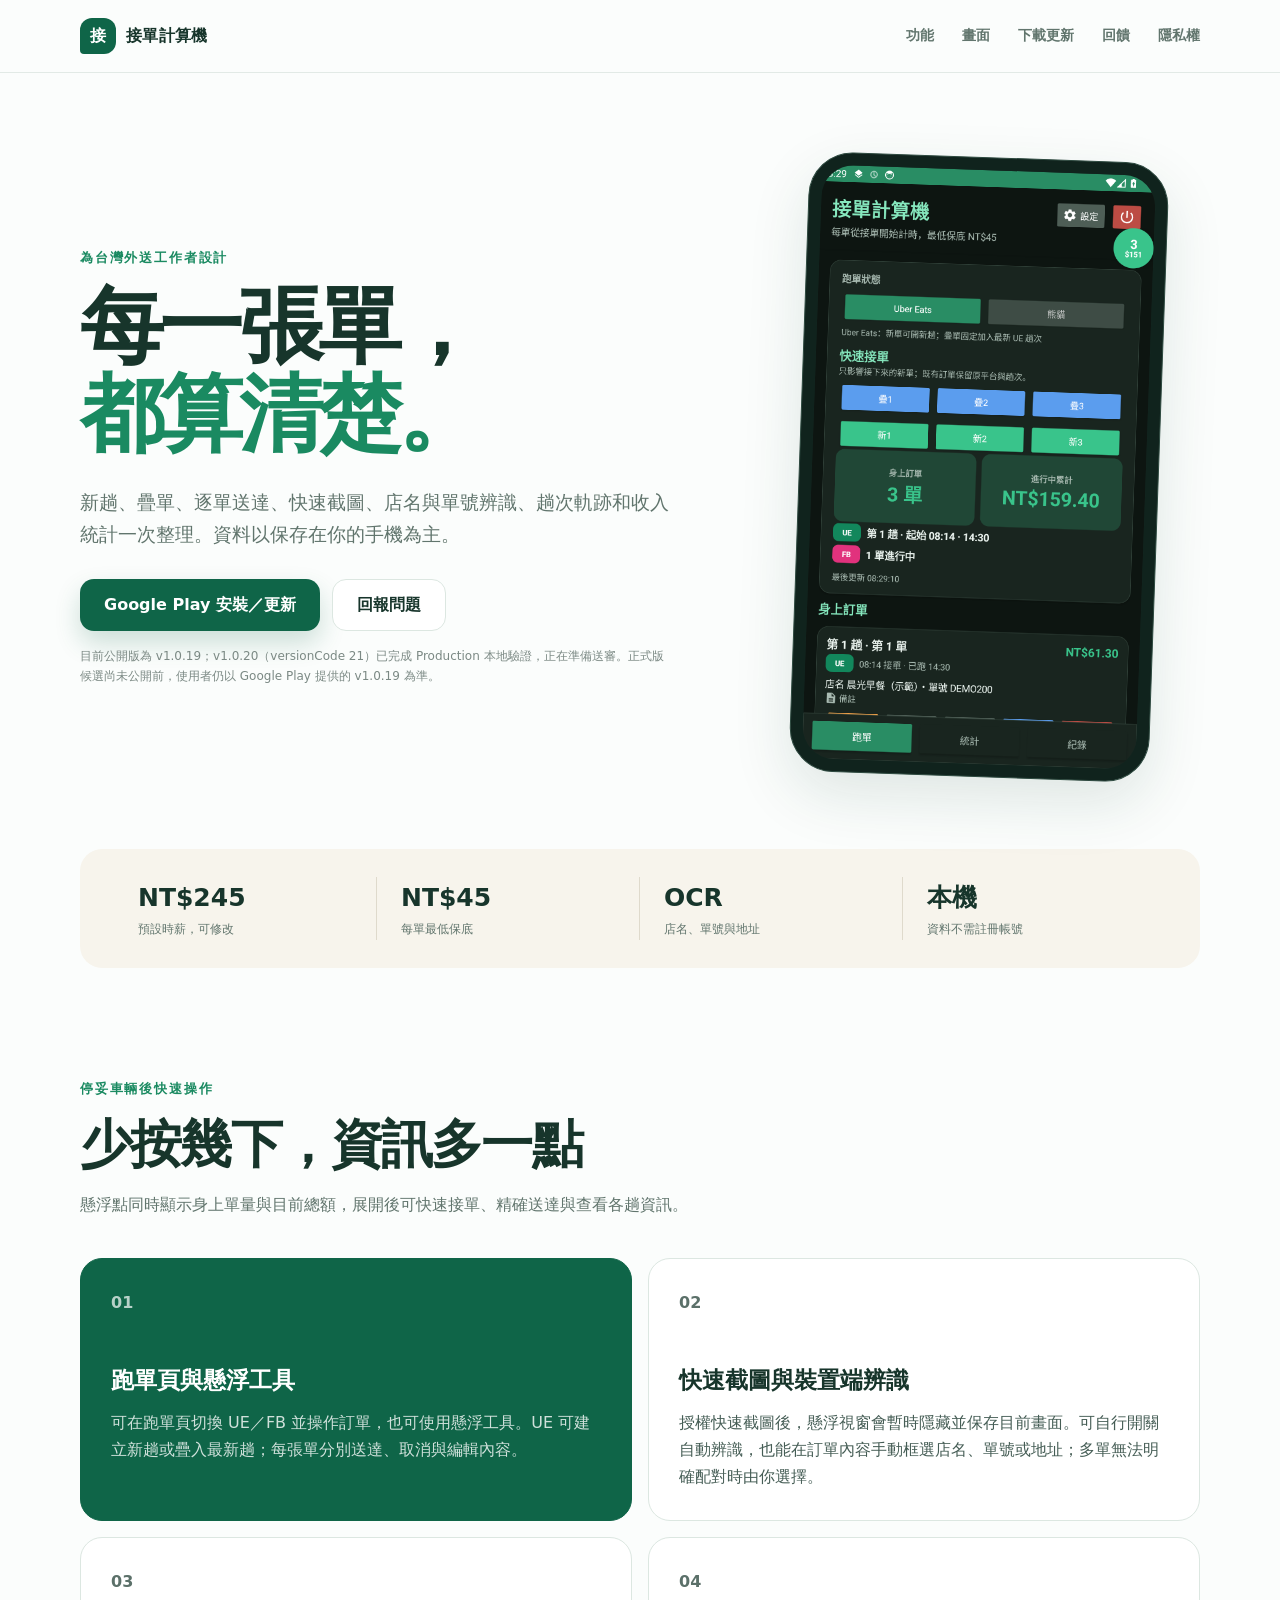
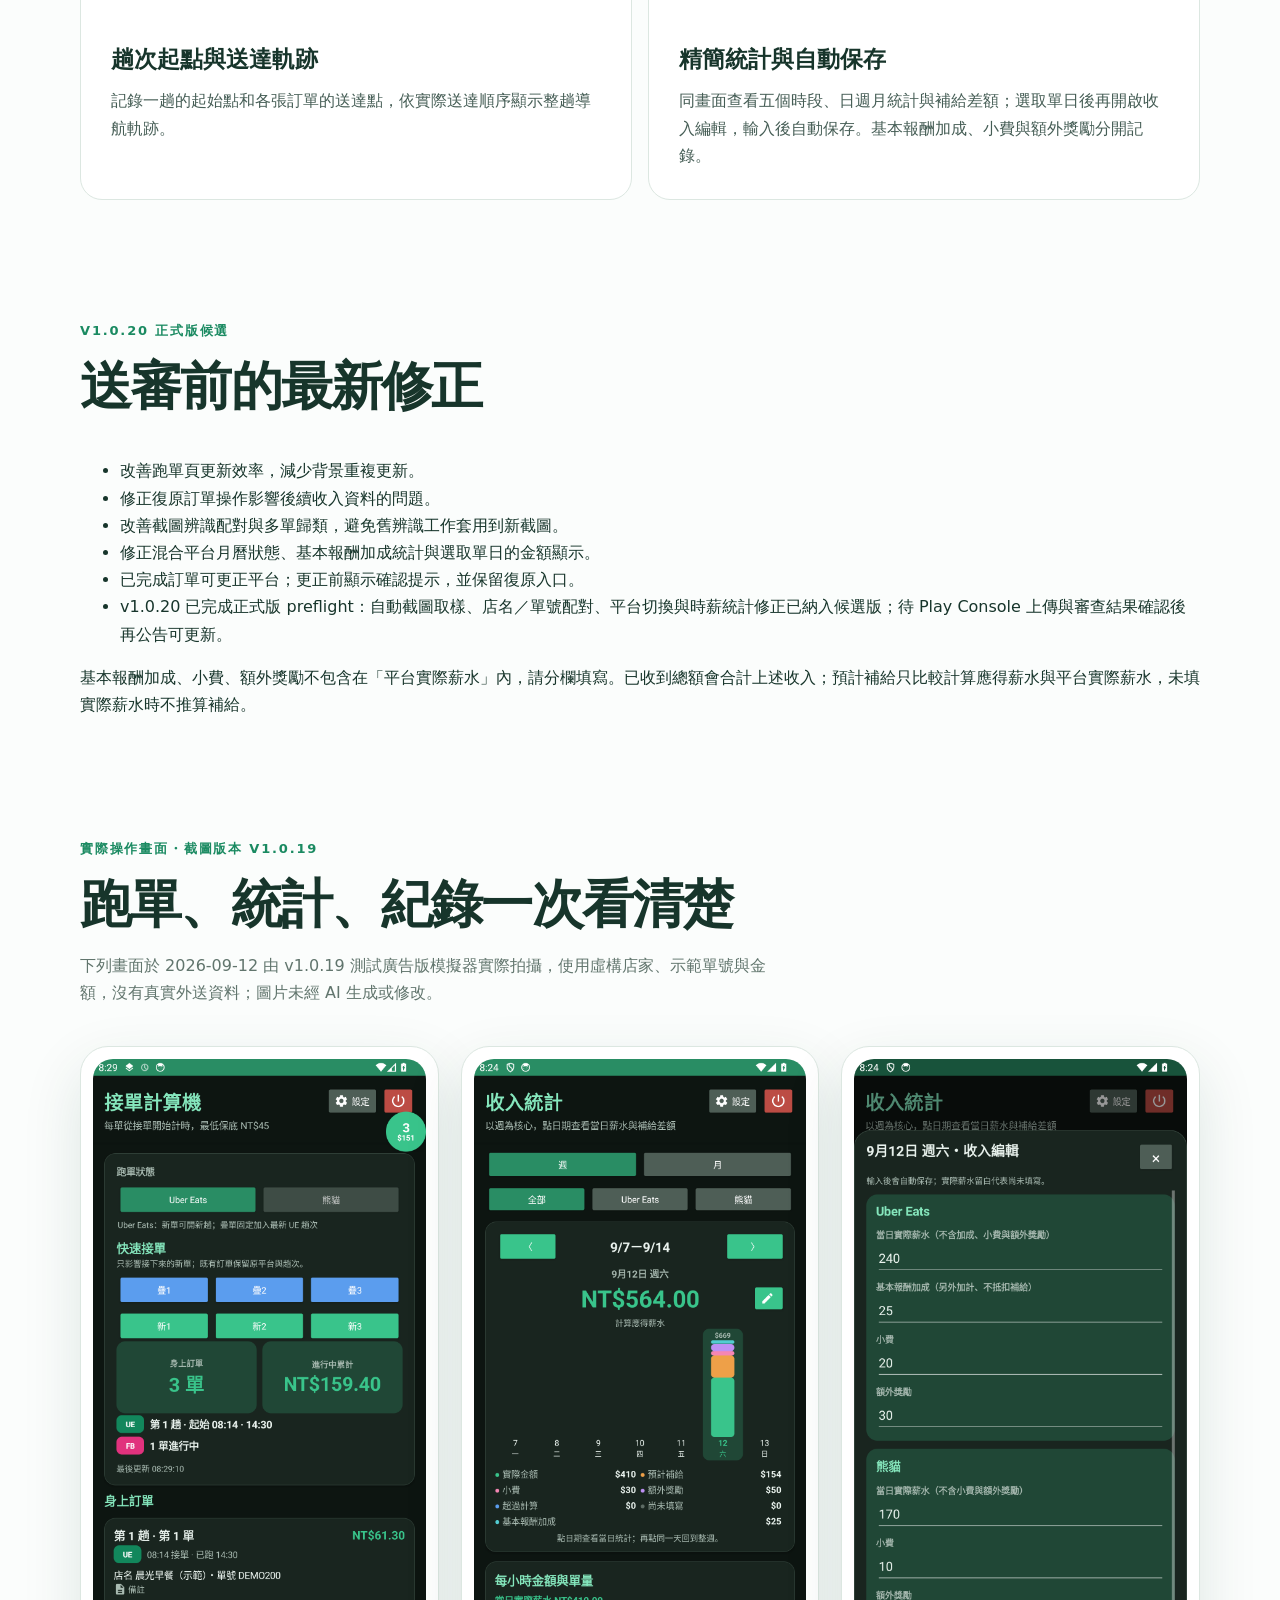
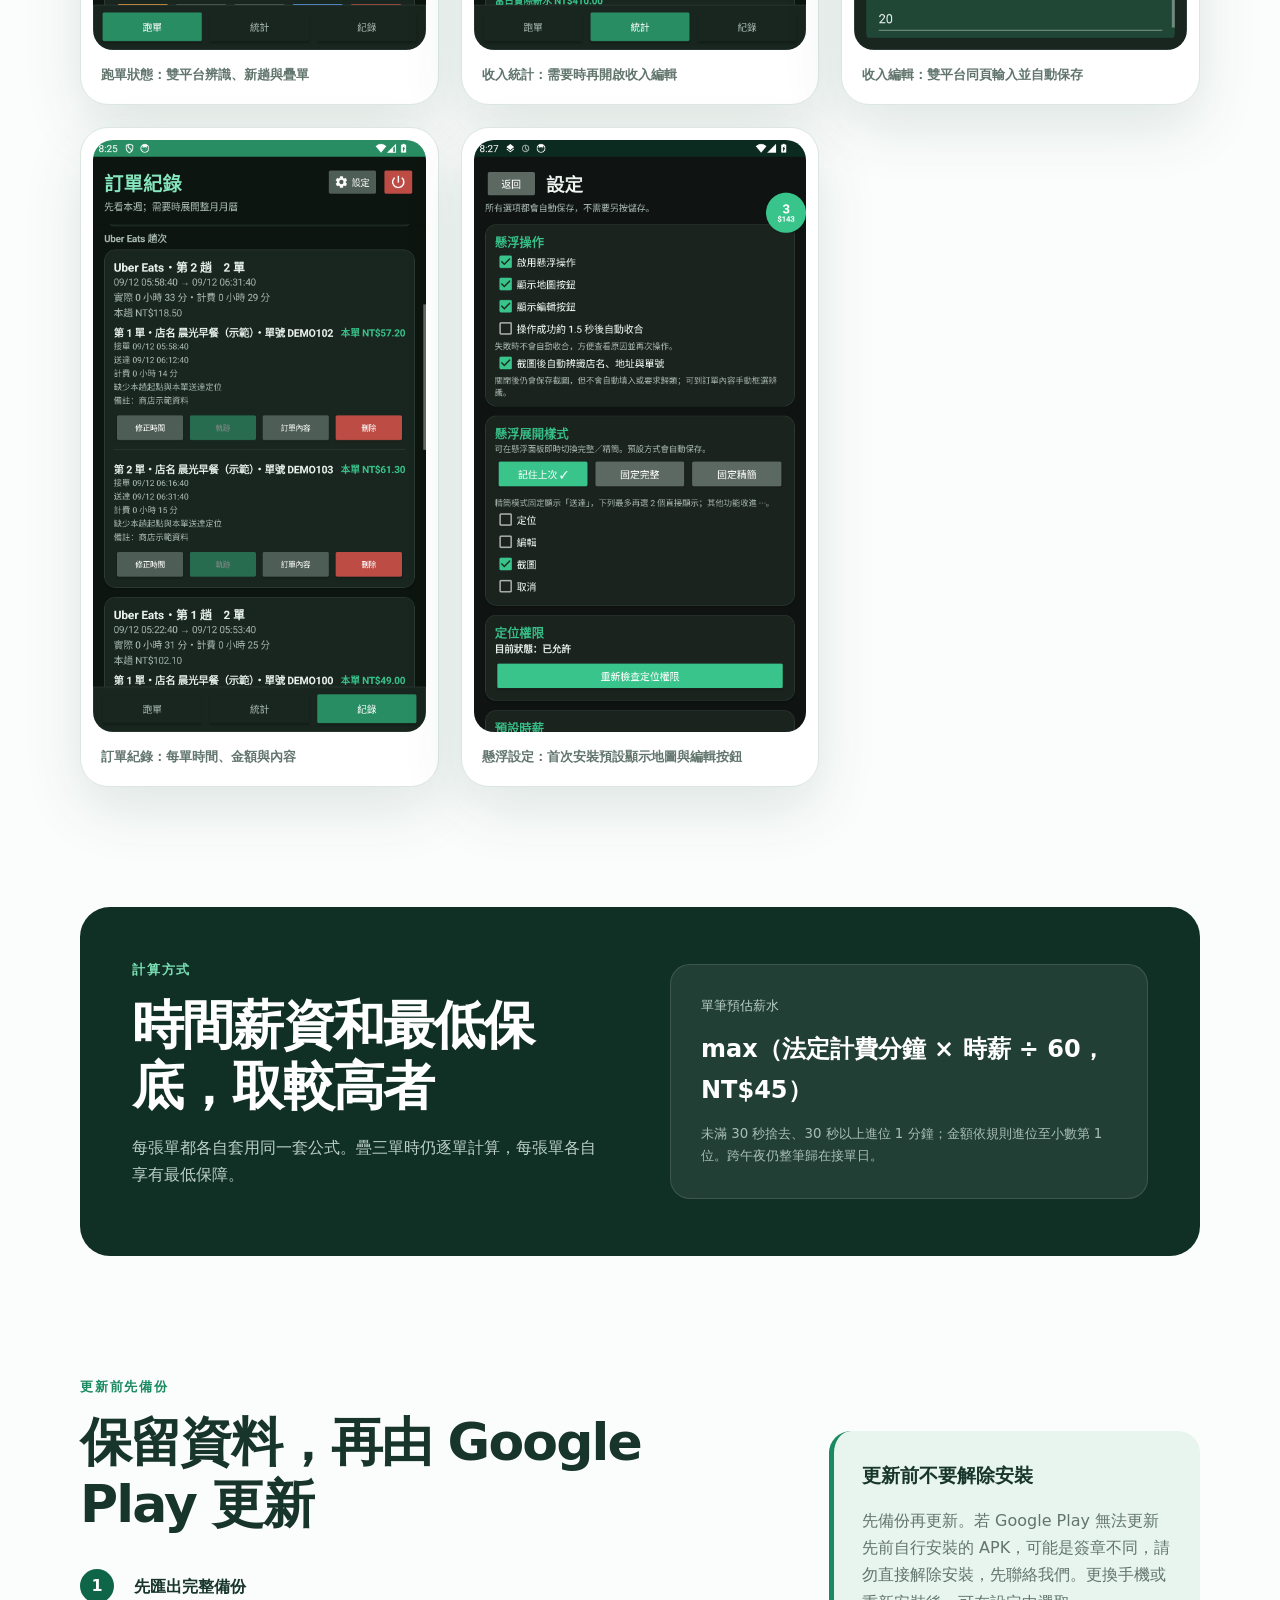
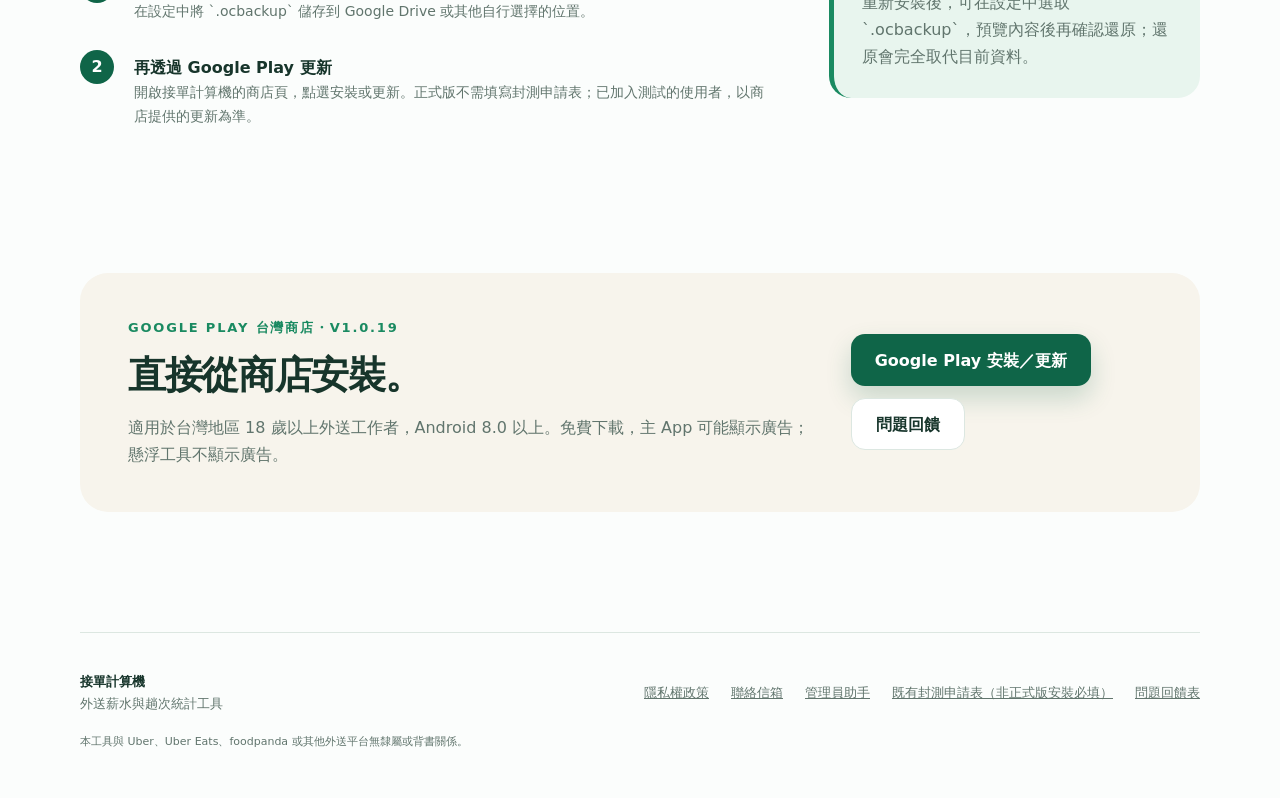
==== index.html @ 59d61bf5 "Add Manager Assistant closed-test website and privacy policy" ====
<!doctype html>
<html lang="zh-Hant-TW">
<head>
  <meta charset="utf-8">
  <meta name="viewport" content="width=device-width, initial-scale=1">
  <meta name="description" content="接單計算機是為台灣外送工作者設計的本機訂單、趟次軌跡與收入統計工具。">
  <meta name="theme-color" content="#0f6548">
  <title>接單計算機－外送訂單、趟次軌跡與收入統計</title>
  <link rel="icon" href="favicon.svg" type="image/svg+xml">
  <link rel="stylesheet" href="styles.css">
</head>
<body>
  <header class="nav-shell">
    <nav class="nav" aria-label="主要導覽">
      <a class="brand" href="#top" aria-label="回到首頁">
        <span class="brand-mark" aria-hidden="true">接</span>
        <span>接單計算機</span>
      </a>
      <div class="nav-links">
        <a href="#features">功能</a>
        <a href="#screenshots">畫面</a>
        <a href="#join">下載更新</a>
        <a href="https://docs.google.com/forms/d/e/1FAIpQLSfcZ2h7QMcfCdXkA_WD8o_FB3wdtGkZvESkRhy4cFeCzS8nsg/viewform">回饋</a>
        <a href="privacy.html">隱私權</a>
      </div>
    </nav>
  </header>

  <main id="top">
    <section class="hero">
      <div class="hero-copy">
        <p class="eyebrow">為台灣外送工作者設計</p>
        <h1>每一張單，<br><span>都算清楚。</span></h1>
        <p class="hero-lead">新趟、疊單、逐單送達、快速截圖、店名與單號辨識、趟次軌跡和收入統計一次整理。資料以保存在你的手機為主。</p>
        <div class="hero-actions" id="join">
          <a class="button primary" href="https://play.google.com/store/apps/details?id=com.xiaoc.ordercalculator">Google Play 安裝／更新</a>
          <a class="button secondary" href="https://docs.google.com/forms/d/e/1FAIpQLSfcZ2h7QMcfCdXkA_WD8o_FB3wdtGkZvESkRhy4cFeCzS8nsg/viewform">回報問題</a>
        </div>
        <p class="release-note">目前公開版為 v1.0.19；v1.0.20（versionCode 21）已完成 Production 本地驗證，正在準備送審。正式版候選尚未公開前，使用者仍以 Google Play 提供的 v1.0.19 為準。</p>
      </div>
      <div class="phone-wrap" aria-label="接單計算機跑單頁與懸浮圓點，截圖版本 v1.0.19">
        <div class="phone">
          <img src="assets/screenshots/running-orders.png" alt="接單計算機跑單頁與懸浮圓點，顯示三張示範訂單、新趟與疊單按鈕">
        </div>
      </div>
    </section>

    <section class="proof-strip" aria-label="產品重點">
      <div><strong>NT$245</strong><span>預設時薪，可修改</span></div>
      <div><strong>NT$45</strong><span>每單最低保底</span></div>
      <div><strong>OCR</strong><span>店名、單號與地址</span></div>
      <div><strong>本機</strong><span>資料不需註冊帳號</span></div>
    </section>

    <section class="section" id="features">
      <div class="section-heading">
        <p class="eyebrow">停妥車輛後快速操作</p>
        <h2>少按幾下，資訊多一點</h2>
          <p>懸浮點同時顯示身上單量與目前總額，展開後可快速接單、精確送達與查看各趟資訊。</p>
      </div>
      <div class="feature-grid">
        <article class="feature-card featured">
          <span class="feature-number">01</span>
          <h3>跑單頁與懸浮工具</h3>
          <p>可在跑單頁切換 UE／FB 並操作訂單，也可使用懸浮工具。UE 可建立新趟或疊入最新趟；每張單分別送達、取消與編輯內容。</p>
        </article>
        <article class="feature-card">
          <span class="feature-number">02</span>
          <h3>快速截圖與裝置端辨識</h3>
          <p>授權快速截圖後，懸浮視窗會暫時隱藏並保存目前畫面。可自行開關自動辨識，也能在訂單內容手動框選店名、單號或地址；多單無法明確配對時由你選擇。</p>
        </article>
        <article class="feature-card">
          <span class="feature-number">03</span>
          <h3>趟次起點與送達軌跡</h3>
          <p>記錄一趟的起始點和各張訂單的送達點，依實際送達順序顯示整趟導航軌跡。</p>
        </article>
        <article class="feature-card">
          <span class="feature-number">04</span>
          <h3>精簡統計與自動保存</h3>
          <p>同畫面查看五個時段、日週月統計與補給差額；選取單日後再開啟收入編輯，輸入後自動保存。基本報酬加成、小費與額外獎勵分開記錄。</p>
        </article>
      </div>
    </section>

    <section class="section" id="release-notes">
      <div class="section-heading">
        <p class="eyebrow">v1.0.20 正式版候選</p>
        <h2>送審前的最新修正</h2>
      </div>
      <ul>
        <li>改善跑單頁更新效率，減少背景重複更新。</li>
        <li>修正復原訂單操作影響後續收入資料的問題。</li>
        <li>改善截圖辨識配對與多單歸類，避免舊辨識工作套用到新截圖。</li>
        <li>修正混合平台月曆狀態、基本報酬加成統計與選取單日的金額顯示。</li>
        <li>已完成訂單可更正平台；更正前顯示確認提示，並保留復原入口。</li>
        <li>v1.0.20 已完成正式版 preflight：自動截圖取樣、店名／單號配對、平台切換與時薪統計修正已納入候選版；待 Play Console 上傳與審查結果確認後再公告可更新。</li>
      </ul>
      <p>基本報酬加成、小費、額外獎勵不包含在「平台實際薪水」內，請分欄填寫。已收到總額會合計上述收入；預計補給只比較計算應得薪水與平台實際薪水，未填實際薪水時不推算補給。</p>
    </section>

    <section class="section" id="screenshots">
      <div class="section-heading">
        <p class="eyebrow">實際操作畫面・截圖版本 v1.0.19</p>
        <h2>跑單、統計、紀錄一次看清楚</h2>
        <p>下列畫面於 2026-09-12 由 v1.0.19 測試廣告版模擬器實際拍攝，使用虛構店家、示範單號與金額，沒有真實外送資料；圖片未經 AI 生成或修改。</p>
      </div>
      <div class="screenshot-grid">
        <figure><img src="assets/screenshots/running-orders.png" alt="跑單頁與懸浮圓點"><figcaption>跑單狀態：雙平台辨識、新趟與疊單</figcaption></figure>
        <figure><img src="assets/screenshots/income-stats.png" alt="單日收入統計與編輯入口"><figcaption>收入統計：需要時再開啟收入編輯</figcaption></figure>
        <figure><img src="assets/screenshots/income-editor.png" alt="Uber Eats 與熊貓收入編輯畫面"><figcaption>收入編輯：雙平台同頁輸入並自動保存</figcaption></figure>
        <figure><img src="assets/screenshots/order-history.png" alt="訂單紀錄畫面"><figcaption>訂單紀錄：每單時間、金額與內容</figcaption></figure>
        <figure><img src="assets/screenshots/settings.png" alt="懸浮操作設定畫面"><figcaption>懸浮設定：首次安裝預設顯示地圖與編輯按鈕</figcaption></figure>
      </div>
    </section>

    <section class="section calculation" id="how-it-works">
      <div>
        <p class="eyebrow light">計算方式</p>
        <h2>時間薪資和最低保底，取較高者</h2>
        <p>每張單都各自套用同一套公式。疊三單時仍逐單計算，每張單各自享有最低保障。</p>
      </div>
      <div class="formula">
        <span>單筆預估薪水</span>
        <strong>max（法定計費分鐘 × 時薪 ÷ 60，NT$45）</strong>
        <small>未滿 30 秒捨去、30 秒以上進位 1 分鐘；金額依規則進位至小數第 1 位。跨午夜仍整筆歸在接單日。</small>
      </div>
    </section>

    <section class="section backup-section">
      <div class="backup-copy">
        <p class="eyebrow">更新前先備份</p>
        <h2>保留資料，再由 Google Play 更新</h2>
        <ol>
          <li><b>先匯出完整備份</b><span>在設定中將 `.ocbackup` 儲存到 Google Drive 或其他自行選擇的位置。</span></li>
          <li><b>再透過 Google Play 更新</b><span>開啟接單計算機的商店頁，點選安裝或更新。正式版不需填寫封測申請表；已加入測試的使用者，以商店提供的更新為準。</span></li>
        </ol>
      </div>
      <aside class="notice">
        <b>更新前不要解除安裝</b>
        <p>先備份再更新。若 Google Play 無法更新先前自行安裝的 APK，可能是簽章不同，請勿直接解除安裝，先聯絡我們。更換手機或重新安裝後，可在設定中選取 `.ocbackup`，預覽內容後再確認還原；還原會完全取代目前資料。</p>
      </aside>
    </section>

    <section class="section final-cta">
      <div>
        <p class="eyebrow">Google Play 台灣商店・v1.0.19</p>
        <h2>直接從商店安裝。</h2>
        <p>適用於台灣地區 18 歲以上外送工作者，Android 8.0 以上。免費下載，主 App 可能顯示廣告；懸浮工具不顯示廣告。</p>
      </div>
      <div class="hero-actions">
        <a class="button primary" href="https://play.google.com/store/apps/details?id=com.xiaoc.ordercalculator">Google Play 安裝／更新</a>
        <a class="button secondary" href="https://docs.google.com/forms/d/e/1FAIpQLSfcZ2h7QMcfCdXkA_WD8o_FB3wdtGkZvESkRhy4cFeCzS8nsg/viewform">問題回饋</a>
      </div>
    </section>
  </main>

  <footer>
    <div><b>接單計算機</b><span>外送薪水與趟次統計工具</span></div>
    <div class="footer-links">
      <a href="privacy.html">隱私權政策</a>
      <a href="mailto:ridercalc@gmail.com">聯絡信箱</a>
      <a href="manager-assistant/">管理員助手</a>
      <a href="https://forms.gle/NsTCHgXNMiJJhn2u9">既有封測申請表（非正式版安裝必填）</a>
      <a href="https://docs.google.com/forms/d/e/1FAIpQLSfcZ2h7QMcfCdXkA_WD8o_FB3wdtGkZvESkRhy4cFeCzS8nsg/viewform">問題回饋表</a>
    </div>
    <p>本工具與 Uber、Uber Eats、foodpanda 或其他外送平台無隸屬或背書關係。</p>
  </footer>
</body>
</html>
---- styles.css ----
:root {
  --ink: #17352b;
  --muted: #61756d;
  --green: #0f6548;
  --green-2: #1a8a61;
  --mint: #e8f5ee;
  --cream: #f7f4ec;
  --line: #dce7e1;
  --white: #fff;
  --shadow: 0 22px 60px rgba(18, 69, 51, .12);
}

* { box-sizing: border-box; }
html { scroll-behavior: smooth; }
body { margin: 0; color: var(--ink); background: #fbfdfc; font-family: "Noto Sans TC", "Microsoft JhengHei", system-ui, sans-serif; line-height: 1.7; }
a { color: inherit; }
.nav-shell { position: sticky; top: 0; z-index: 20; background: rgba(251, 253, 252, .9); backdrop-filter: blur(14px); border-bottom: 1px solid rgba(220, 231, 225, .8); }
.nav { width: min(1120px, calc(100% - 32px)); height: 72px; margin: auto; display: flex; align-items: center; justify-content: space-between; }
.brand { display: flex; gap: 10px; align-items: center; text-decoration: none; font-weight: 800; letter-spacing: .02em; }
.brand-mark { width: 36px; height: 36px; display: grid; place-items: center; color: white; background: var(--green); border-radius: 12px 12px 12px 4px; }
.nav-links { display: flex; gap: 28px; }
.nav-links a { text-decoration: none; color: var(--muted); font-weight: 700; font-size: 14px; }
.nav-links a:hover, .nav-links a[aria-current="page"] { color: var(--green); }

.hero { min-height: 720px; width: min(1120px, calc(100% - 32px)); margin: auto; padding: 84px 0 72px; display: grid; grid-template-columns: 1.15fr .85fr; gap: 80px; align-items: center; }
.eyebrow { margin: 0 0 14px; color: var(--green-2); font-weight: 900; letter-spacing: .14em; font-size: 13px; text-transform: uppercase; }
.hero h1 { margin: 0; font-size: clamp(54px, 7vw, 84px); line-height: 1.04; letter-spacing: -.055em; }
.hero h1 span { color: var(--green-2); }
.hero-lead { max-width: 610px; margin: 28px 0; color: var(--muted); font-size: 19px; }
.hero-actions { display: flex; flex-wrap: wrap; gap: 12px; }
.button { min-height: 52px; padding: 0 24px; border-radius: 14px; display: inline-flex; align-items: center; justify-content: center; text-decoration: none; font-weight: 800; transition: transform .2s, box-shadow .2s; }
.button:hover { transform: translateY(-2px); }
.button.primary { color: white; background: var(--green); box-shadow: 0 12px 26px rgba(15, 101, 72, .2); }
.button.secondary { border: 1px solid var(--line); background: white; }
.release-note { max-width: 590px; margin: 15px 0 0; color: #7b8984; font-size: 12px; }

.phone-wrap { position: relative; width: min(360px, 100%); margin: auto; }
.phone { padding: 12px; background: #10231d; border: 1px solid #2e4a40; border-radius: 44px; box-shadow: var(--shadow); transform: rotate(2deg); overflow: hidden; }
.phone img { display: block; width: 100%; height: auto; border-radius: 32px; }
.phone-status { padding: 5px 24px 10px; color: white; display: flex; justify-content: space-between; font-size: 11px; }
.phone-content { min-height: 570px; padding: 32px 20px 16px; border-radius: 32px; background: #f1f6f3; }
.mini-label { color: var(--muted); font-size: 13px; font-weight: 800; }
.metric-row { margin-top: 10px; display: grid; grid-template-columns: 1fr 1.2fr; gap: 9px; }
.metric-row div, .trip-card { padding: 18px; border: 1px solid var(--line); border-radius: 18px; background: white; }
.metric-row strong { display: block; font-size: 28px; line-height: 1.2; }
.metric-row small, .trip-card small { color: var(--muted); }
.trip-card { margin-top: 12px; background: var(--mint); }
.trip-card span, .trip-card strong, .trip-card small { display: block; }
.trip-card strong { margin: 8px 0; color: var(--green); font-size: 42px; }
.action-row { margin-top: 16px; display: grid; grid-template-columns: 1fr 1fr; gap: 8px; }
.action-row span { padding: 14px; color: white; background: var(--green); border-radius: 14px; text-align: center; font-weight: 800; }
.action-row span:last-child { background: #b4533d; }
.bottom-tabs { margin-top: 74px; padding: 14px 5px 2px; display: flex; justify-content: space-around; border-top: 1px solid var(--line); color: var(--muted); font-size: 12px; }
.bottom-tabs b { color: var(--green); }
.float-dot { position: absolute; right: -30px; top: 150px; width: 66px; height: 66px; display: flex; flex-direction: column; align-items: center; justify-content: center; color: white; background: var(--green-2); border: 7px solid white; border-radius: 50%; box-shadow: 0 12px 32px rgba(15, 101, 72, .35); font-size: 20px; font-weight: 900; line-height: 1; }
.float-dot small { margin-top: 3px; font-size: 11px; }

.proof-strip { width: min(1120px, calc(100% - 32px)); margin: 0 auto 110px; padding: 28px 34px; display: grid; grid-template-columns: repeat(4, 1fr); background: var(--cream); border-radius: 22px; }
.proof-strip div { padding: 0 24px; border-right: 1px solid #dfdacc; }
.proof-strip div:last-child { border: 0; }
.proof-strip strong, .proof-strip span { display: block; }
.proof-strip strong { font-size: 25px; }
.proof-strip span { color: var(--muted); font-size: 12px; }
.section { width: min(1120px, calc(100% - 32px)); margin: 0 auto 120px; }
.section-heading { max-width: 690px; margin-bottom: 40px; }
.section h2 { margin: 0; font-size: clamp(34px, 5vw, 52px); line-height: 1.18; letter-spacing: -.035em; }
.section-heading > p:last-child { color: var(--muted); }
.feature-grid { display: grid; grid-template-columns: repeat(2, 1fr); gap: 16px; }
.feature-card { min-height: 240px; padding: 30px; background: white; border: 1px solid var(--line); border-radius: 22px; }
.feature-card.featured { color: white; background: var(--green); border-color: var(--green); }
.feature-number { opacity: .7; font-weight: 900; }
.feature-card h3 { margin: 45px 0 8px; font-size: 23px; }
.feature-card p { margin: 0; opacity: .8; }
.screenshot-grid { display: grid; grid-template-columns: repeat(3, 1fr); gap: 22px; }
.screenshot-grid figure { margin: 0; padding: 12px; background: white; border: 1px solid var(--line); border-radius: 28px; box-shadow: var(--shadow); }
.screenshot-grid img { display: block; width: 100%; height: auto; border-radius: 20px; }
.screenshot-grid figcaption { padding: 14px 8px 6px; color: var(--muted); font-size: 13px; font-weight: 700; }

.calculation { padding: 52px; display: grid; grid-template-columns: 1fr 1fr; gap: 60px; align-items: center; color: white; background: #102f25; border-radius: 30px; }
.eyebrow.light { color: #7be0b5; }
.calculation p:not(.eyebrow) { color: #bcd0c8; }
.formula { padding: 30px; background: rgba(255,255,255,.08); border: 1px solid rgba(255,255,255,.12); border-radius: 20px; }
.formula span, .formula strong, .formula small { display: block; }
.formula span { color: #bcd0c8; font-size: 13px; }
.formula strong { margin: 12px 0; font-size: 24px; }
.formula small { color: #a9beb5; }
.backup-section { display: grid; grid-template-columns: 1.3fr .7fr; gap: 60px; align-items: center; }
.backup-copy ol { margin: 32px 0 0; padding: 0; list-style: none; counter-reset: steps; }
.backup-copy li { position: relative; padding: 6px 0 24px 54px; counter-increment: steps; }
.backup-copy li::before { content: counter(steps); position: absolute; left: 0; top: 2px; width: 34px; height: 34px; display: grid; place-items: center; color: white; background: var(--green); border-radius: 50%; font-weight: 900; }
.backup-copy b, .backup-copy span { display: block; }
.backup-copy span { color: var(--muted); font-size: 14px; }
.notice { padding: 28px; background: var(--mint); border-radius: 22px; border-left: 5px solid var(--green-2); }
.notice b { font-size: 19px; }
.notice p { margin-bottom: 0; color: var(--muted); }
.final-cta { padding: 44px 48px; display: flex; justify-content: space-between; align-items: center; gap: 30px; background: var(--cream); border-radius: 28px; }
.final-cta h2 { font-size: 38px; }
.final-cta p:not(.eyebrow) { margin-bottom: 0; color: var(--muted); }
.final-cta .button { flex: 0 0 auto; }

footer { width: min(1120px, calc(100% - 32px)); margin: auto; padding: 38px 0 46px; display: flex; flex-wrap: wrap; align-items: center; justify-content: space-between; gap: 18px; border-top: 1px solid var(--line); color: var(--muted); font-size: 13px; }
footer div:first-child b, footer div:first-child span { display: block; }
footer b { color: var(--ink); }
.footer-links { display: flex; gap: 22px; }
footer > p { flex-basis: 100%; margin: 0; font-size: 11px; }

.policy-page { width: min(850px, calc(100% - 32px)); margin: 76px auto 110px; }
.policy-title { margin-bottom: 34px; }
.policy-title h1 { margin: 0; font-size: clamp(46px, 7vw, 68px); letter-spacing: -.045em; }
.policy-title > p:last-child { color: var(--muted); }
.policy-card { padding: clamp(26px, 6vw, 58px); background: white; border: 1px solid var(--line); border-radius: 26px; box-shadow: var(--shadow); }
.policy-card h2 { margin: 38px 0 8px; font-size: 22px; }
.policy-card h2:first-of-type { margin-top: 28px; }
.policy-card p, .policy-card li { color: #50665d; }
.policy-card a { color: var(--green); font-weight: 700; }

@media (max-width: 800px) {
  .hero { grid-template-columns: 1fr; gap: 58px; padding-top: 58px; }
  .hero-copy { text-align: center; }
  .hero-lead, .release-note { margin-left: auto; margin-right: auto; }
  .hero-actions { justify-content: center; }
  .proof-strip { grid-template-columns: repeat(2, 1fr); gap: 22px 0; }
  .proof-strip div:nth-child(2) { border: 0; }
  .calculation, .backup-section { grid-template-columns: 1fr; gap: 28px; }
  .final-cta { align-items: flex-start; flex-direction: column; }
}

@media (max-width: 560px) {
  .nav { height: 64px; }
  .nav-links { gap: 14px; }
  .nav-links a:first-child { display: none; }
  .hero { min-height: auto; padding-top: 48px; }
  .hero h1 { font-size: 52px; }
  .phone-wrap { width: 300px; }
  .phone-content { min-height: 500px; }
  .bottom-tabs { margin-top: 40px; }
  .float-dot { right: -15px; }
  .proof-strip { padding: 24px 10px; }
  .proof-strip div { padding: 0 14px; }
  .feature-grid { grid-template-columns: 1fr; }
  .screenshot-grid { grid-template-columns: 1fr; }
  .feature-card { min-height: 210px; }
  .calculation { padding: 32px 24px; }
  .section { margin-bottom: 82px; }
  .final-cta { padding: 32px 24px; }
}

@media (prefers-reduced-motion: reduce) {
  html { scroll-behavior: auto; }
  .button { transition: none; }
}
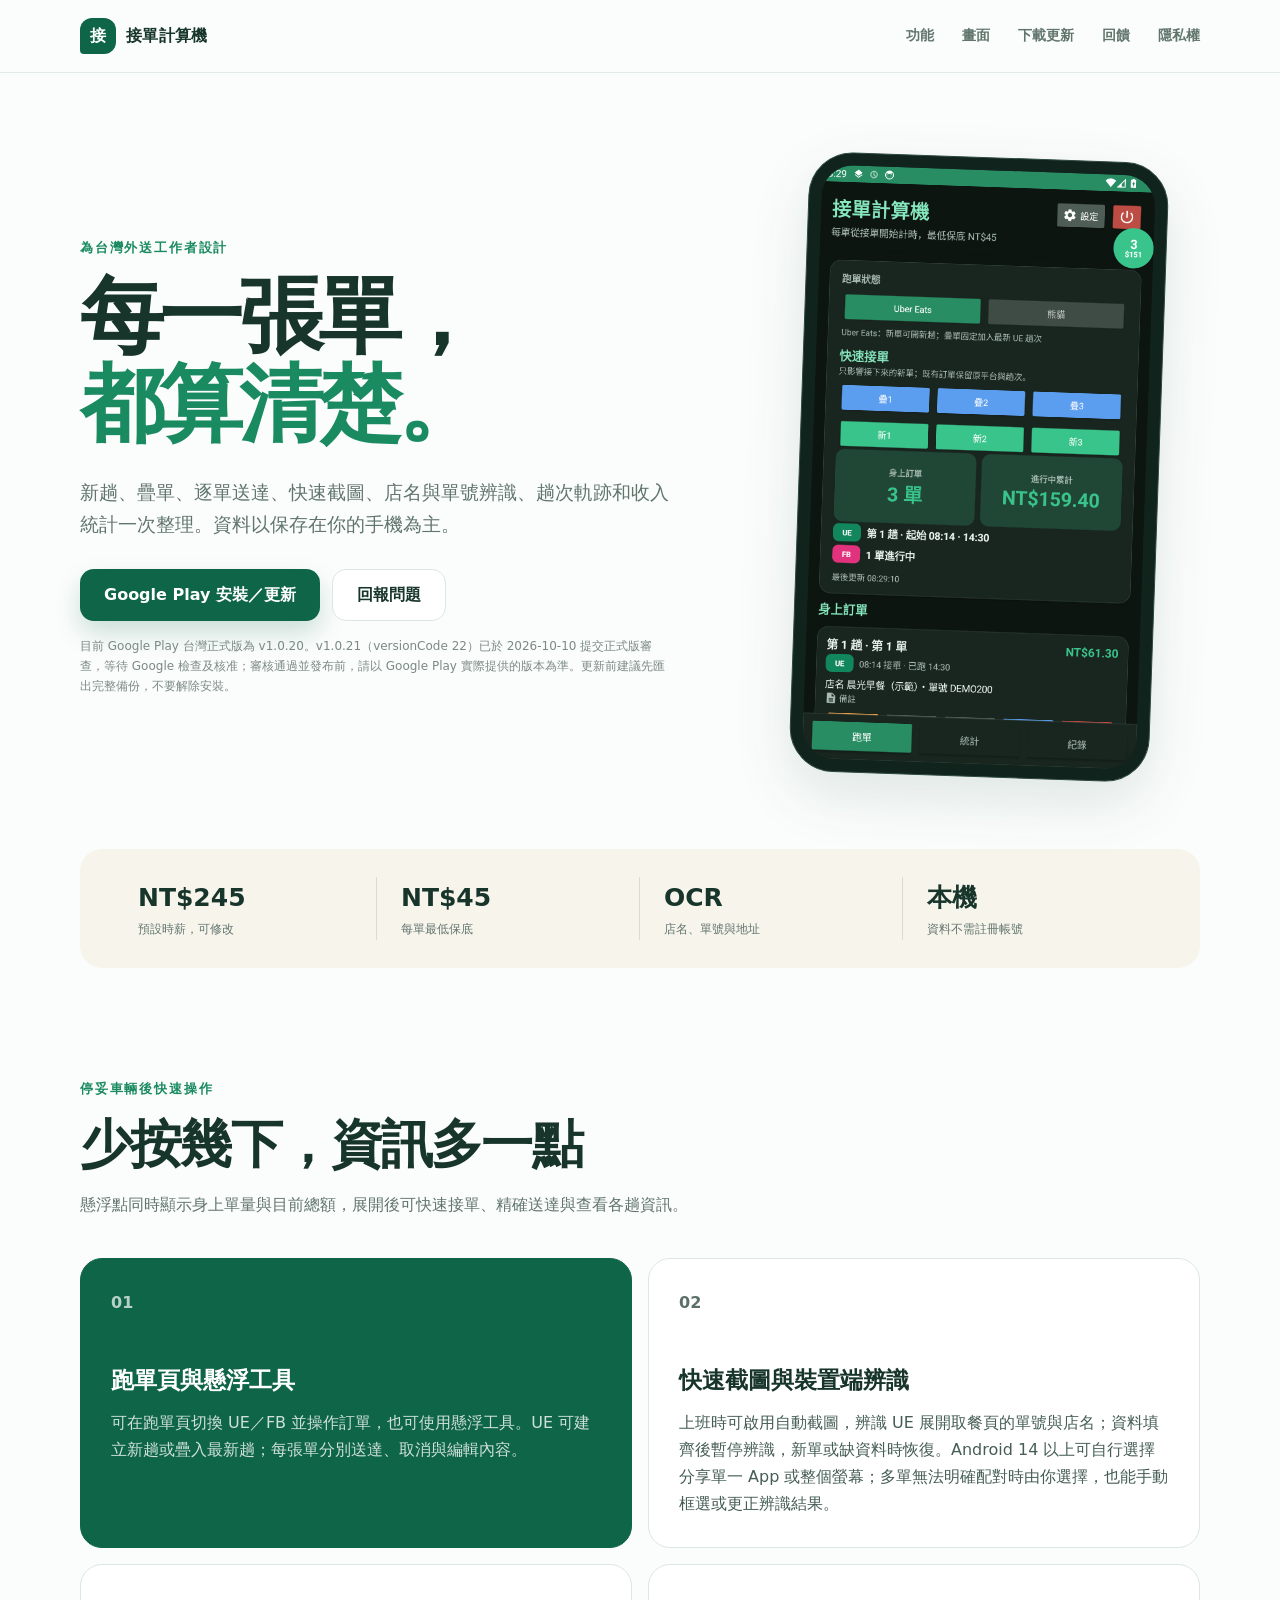
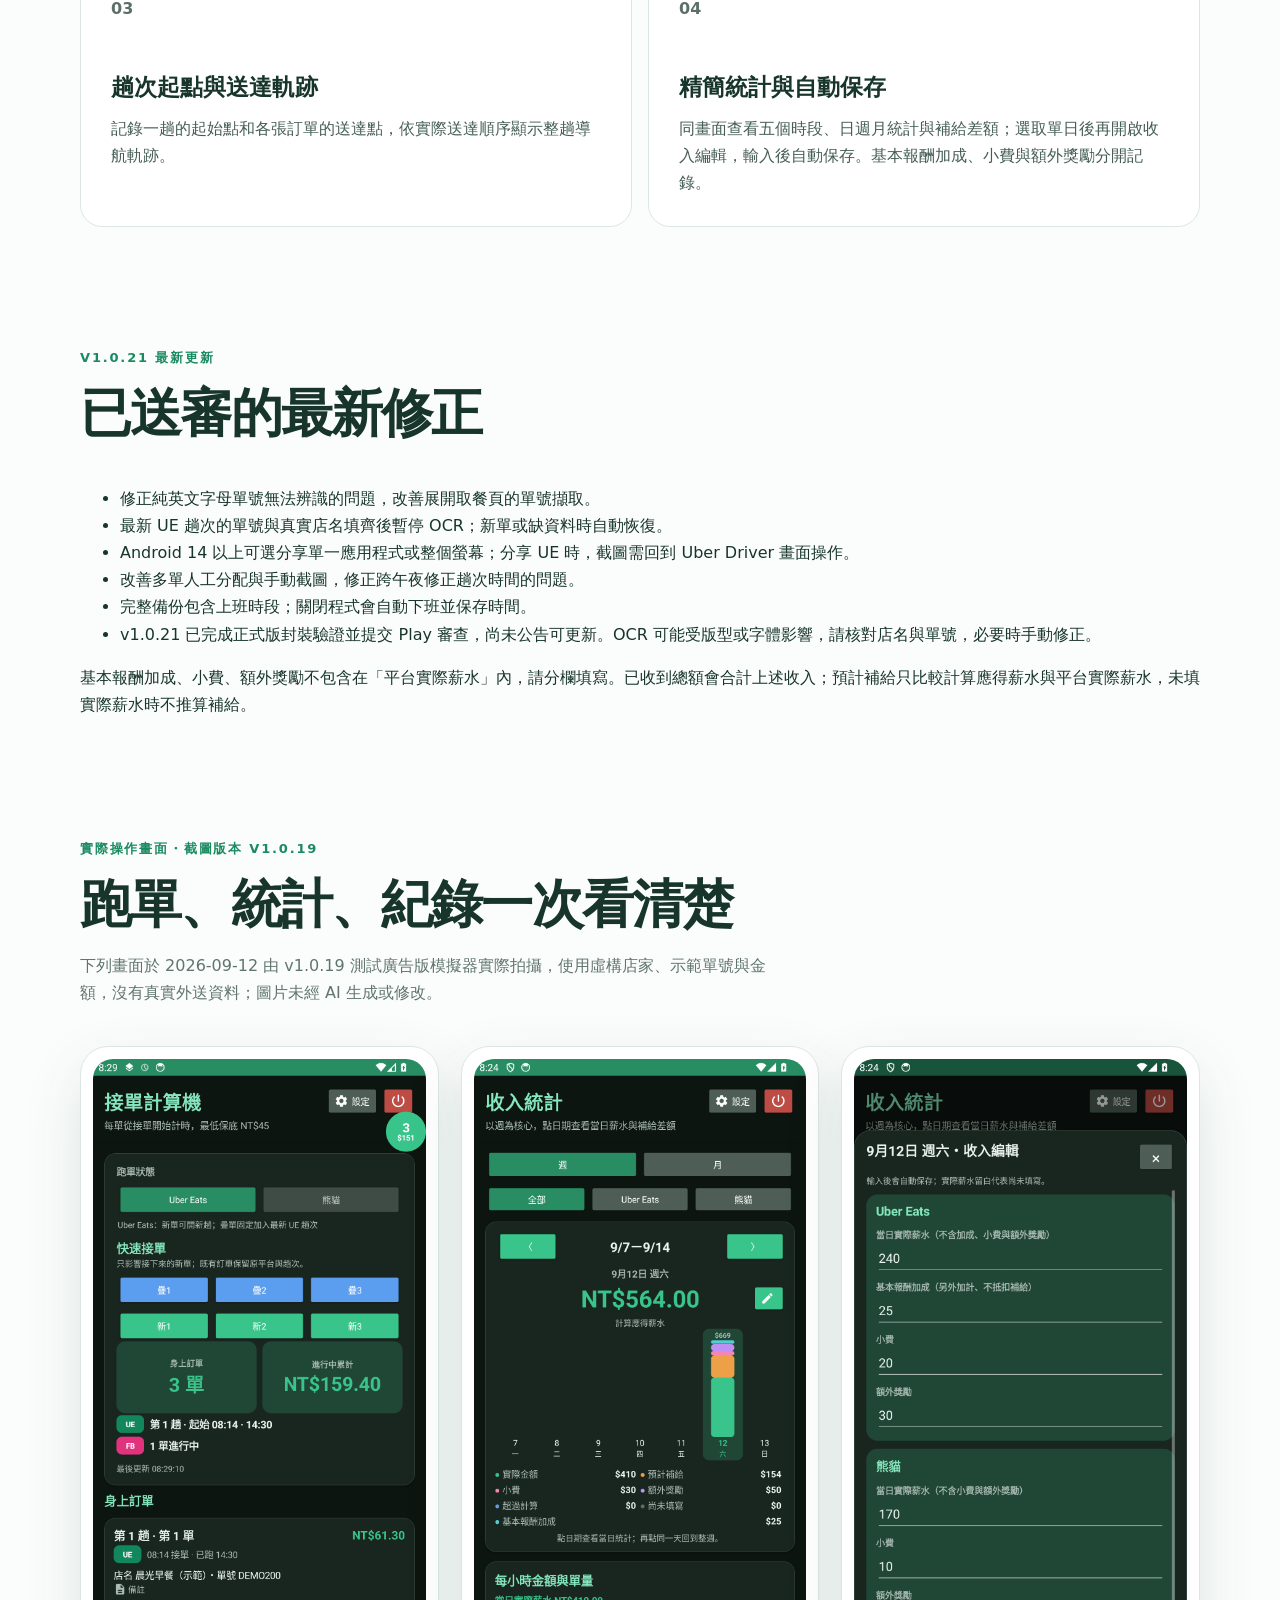
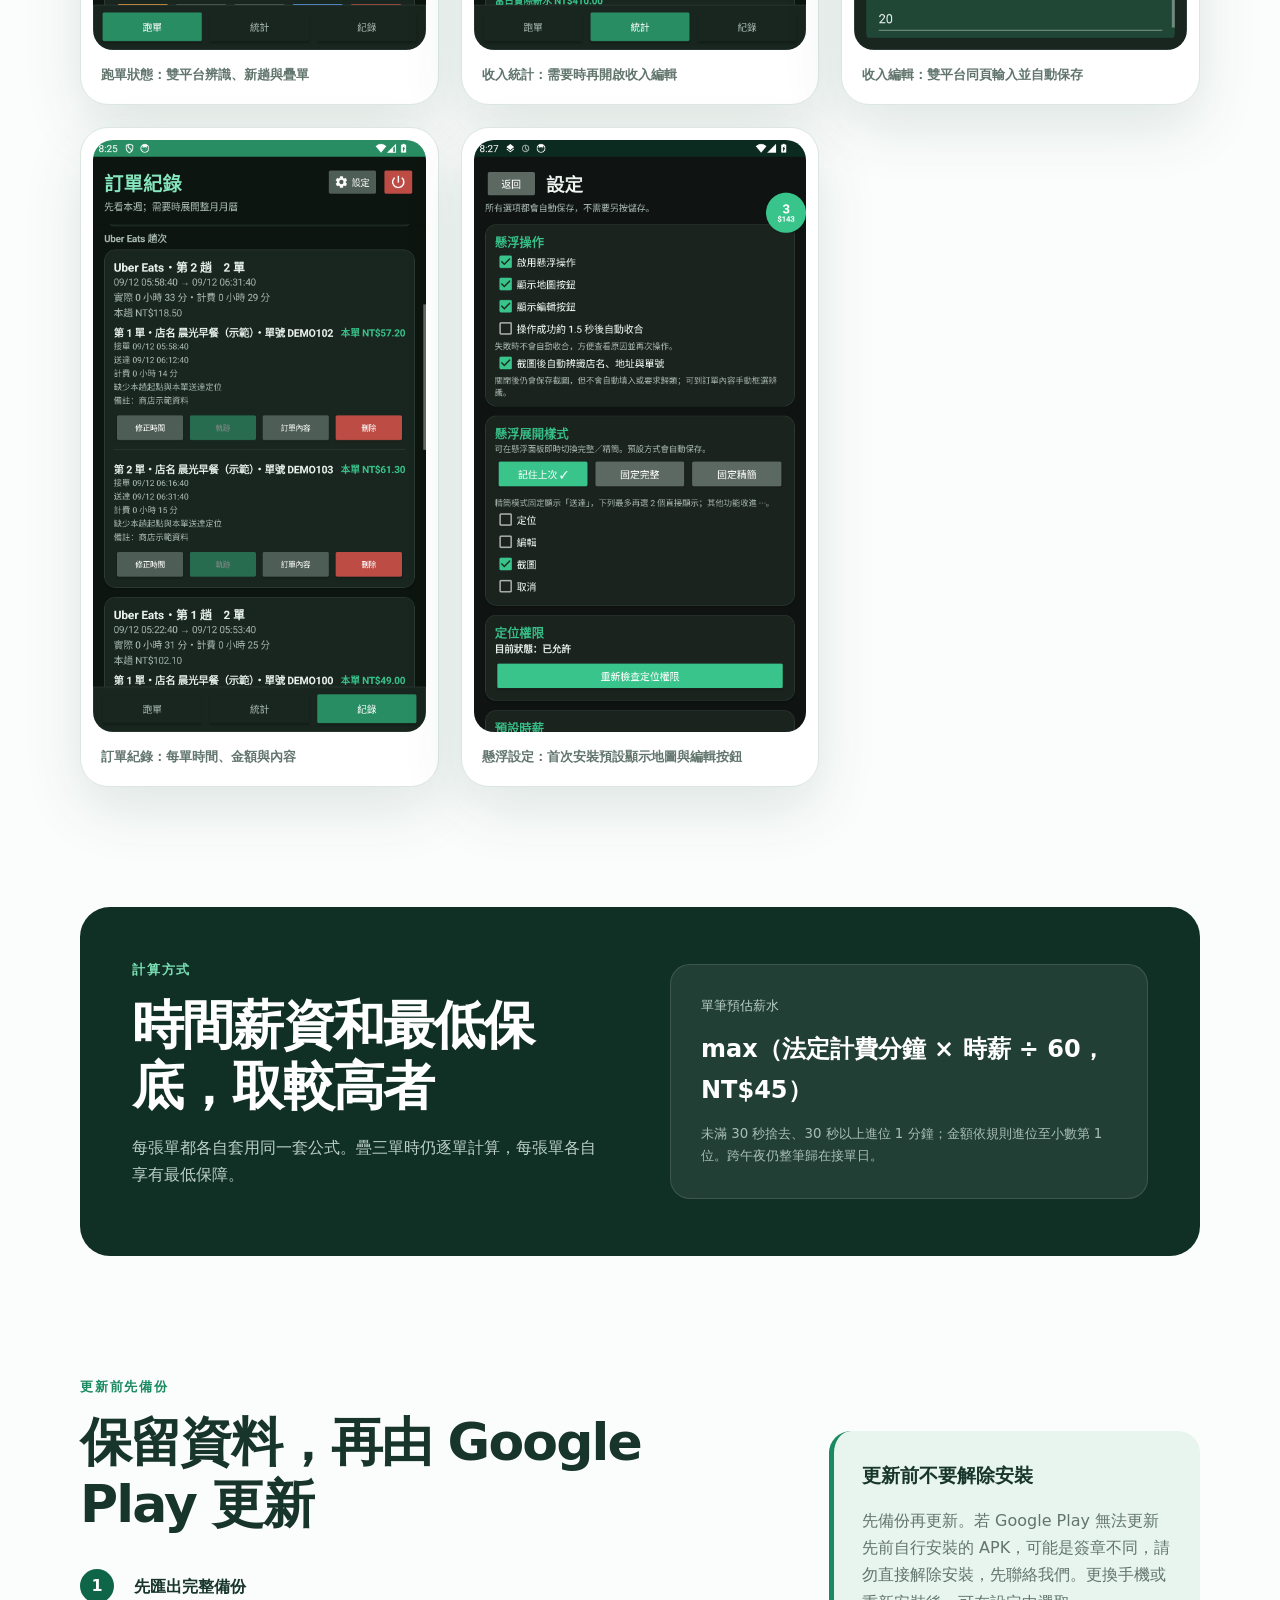
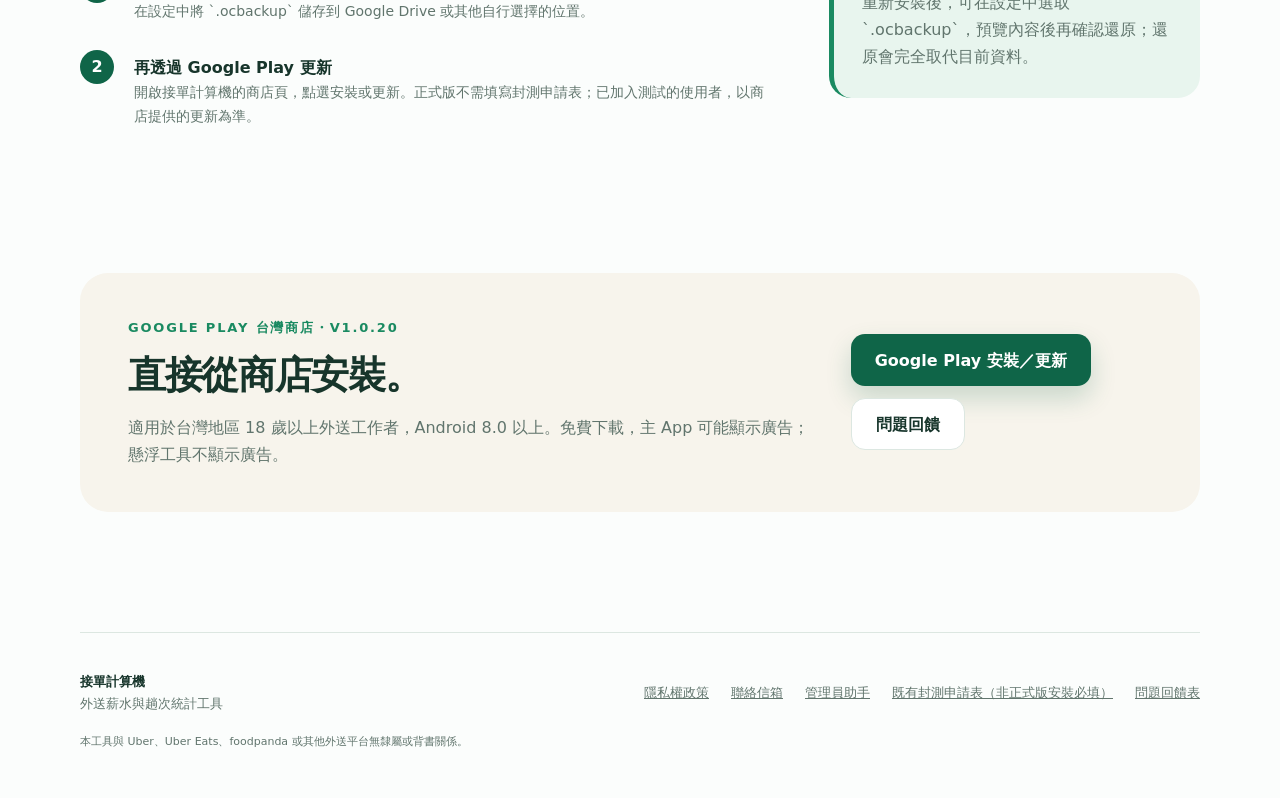
==== commit c4ad52f2: "Update RiderCalc 1.0.21 submission status and screenshot recognition guidance" ====
--- a/index.html
+++ b/index.html
@@ -36,7 +36,7 @@
           <a class="button primary" href="https://play.google.com/store/apps/details?id=com.xiaoc.ordercalculator">Google Play 安裝／更新</a>
           <a class="button secondary" href="https://docs.google.com/forms/d/e/1FAIpQLSfcZ2h7QMcfCdXkA_WD8o_FB3wdtGkZvESkRhy4cFeCzS8nsg/viewform">回報問題</a>
         </div>
-        <p class="release-note">目前公開版為 v1.0.19；v1.0.20（versionCode 21）已完成 Production 本地驗證，正在準備送審。正式版候選尚未公開前，使用者仍以 Google Play 提供的 v1.0.19 為準。</p>
+        <p class="release-note">目前 Google Play 台灣正式版為 v1.0.20。v1.0.21（versionCode 22）已於 2026-10-10 提交正式版審查，等待 Google 檢查及核准；審核通過並發布前，請以 Google Play 實際提供的版本為準。更新前建議先匯出完整備份，不要解除安裝。</p>
       </div>
       <div class="phone-wrap" aria-label="接單計算機跑單頁與懸浮圓點，截圖版本 v1.0.19">
         <div class="phone">
@@ -67,7 +67,7 @@
         <article class="feature-card">
           <span class="feature-number">02</span>
           <h3>快速截圖與裝置端辨識</h3>
-          <p>授權快速截圖後，懸浮視窗會暫時隱藏並保存目前畫面。可自行開關自動辨識，也能在訂單內容手動框選店名、單號或地址；多單無法明確配對時由你選擇。</p>
+          <p>上班時可啟用自動截圖，辨識 UE 展開取餐頁的單號與店名；資料填齊後暫停辨識，新單或缺資料時恢復。Android 14 以上可自行選擇分享單一 App 或整個螢幕；多單無法明確配對時由你選擇，也能手動框選或更正辨識結果。</p>
         </article>
         <article class="feature-card">
           <span class="feature-number">03</span>
@@ -84,16 +84,16 @@
 
     <section class="section" id="release-notes">
       <div class="section-heading">
-        <p class="eyebrow">v1.0.20 正式版候選</p>
-        <h2>送審前的最新修正</h2>
+        <p class="eyebrow">v1.0.21 最新更新</p>
+        <h2>已送審的最新修正</h2>
       </div>
       <ul>
-        <li>改善跑單頁更新效率，減少背景重複更新。</li>
-        <li>修正復原訂單操作影響後續收入資料的問題。</li>
-        <li>改善截圖辨識配對與多單歸類，避免舊辨識工作套用到新截圖。</li>
-        <li>修正混合平台月曆狀態、基本報酬加成統計與選取單日的金額顯示。</li>
-        <li>已完成訂單可更正平台；更正前顯示確認提示，並保留復原入口。</li>
-        <li>v1.0.20 已完成正式版 preflight：自動截圖取樣、店名／單號配對、平台切換與時薪統計修正已納入候選版；待 Play Console 上傳與審查結果確認後再公告可更新。</li>
+        <li>修正純英文字母單號無法辨識的問題，改善展開取餐頁的單號擷取。</li>
+        <li>最新 UE 趟次的單號與真實店名填齊後暫停 OCR；新單或缺資料時自動恢復。</li>
+        <li>Android 14 以上可選分享單一應用程式或整個螢幕；分享 UE 時，截圖需回到 Uber Driver 畫面操作。</li>
+        <li>改善多單人工分配與手動截圖，修正跨午夜修正趟次時間的問題。</li>
+        <li>完整備份包含上班時段；關閉程式會自動下班並保存時間。</li>
+        <li>v1.0.21 已完成正式版封裝驗證並提交 Play 審查，尚未公告可更新。OCR 可能受版型或字體影響，請核對店名與單號，必要時手動修正。</li>
       </ul>
       <p>基本報酬加成、小費、額外獎勵不包含在「平台實際薪水」內，請分欄填寫。已收到總額會合計上述收入；預計補給只比較計算應得薪水與平台實際薪水，未填實際薪水時不推算補給。</p>
     </section>
@@ -143,7 +143,7 @@
 
     <section class="section final-cta">
       <div>
-        <p class="eyebrow">Google Play 台灣商店・v1.0.19</p>
+        <p class="eyebrow">Google Play 台灣商店・v1.0.20</p>
         <h2>直接從商店安裝。</h2>
         <p>適用於台灣地區 18 歲以上外送工作者，Android 8.0 以上。免費下載，主 App 可能顯示廣告；懸浮工具不顯示廣告。</p>
       </div>
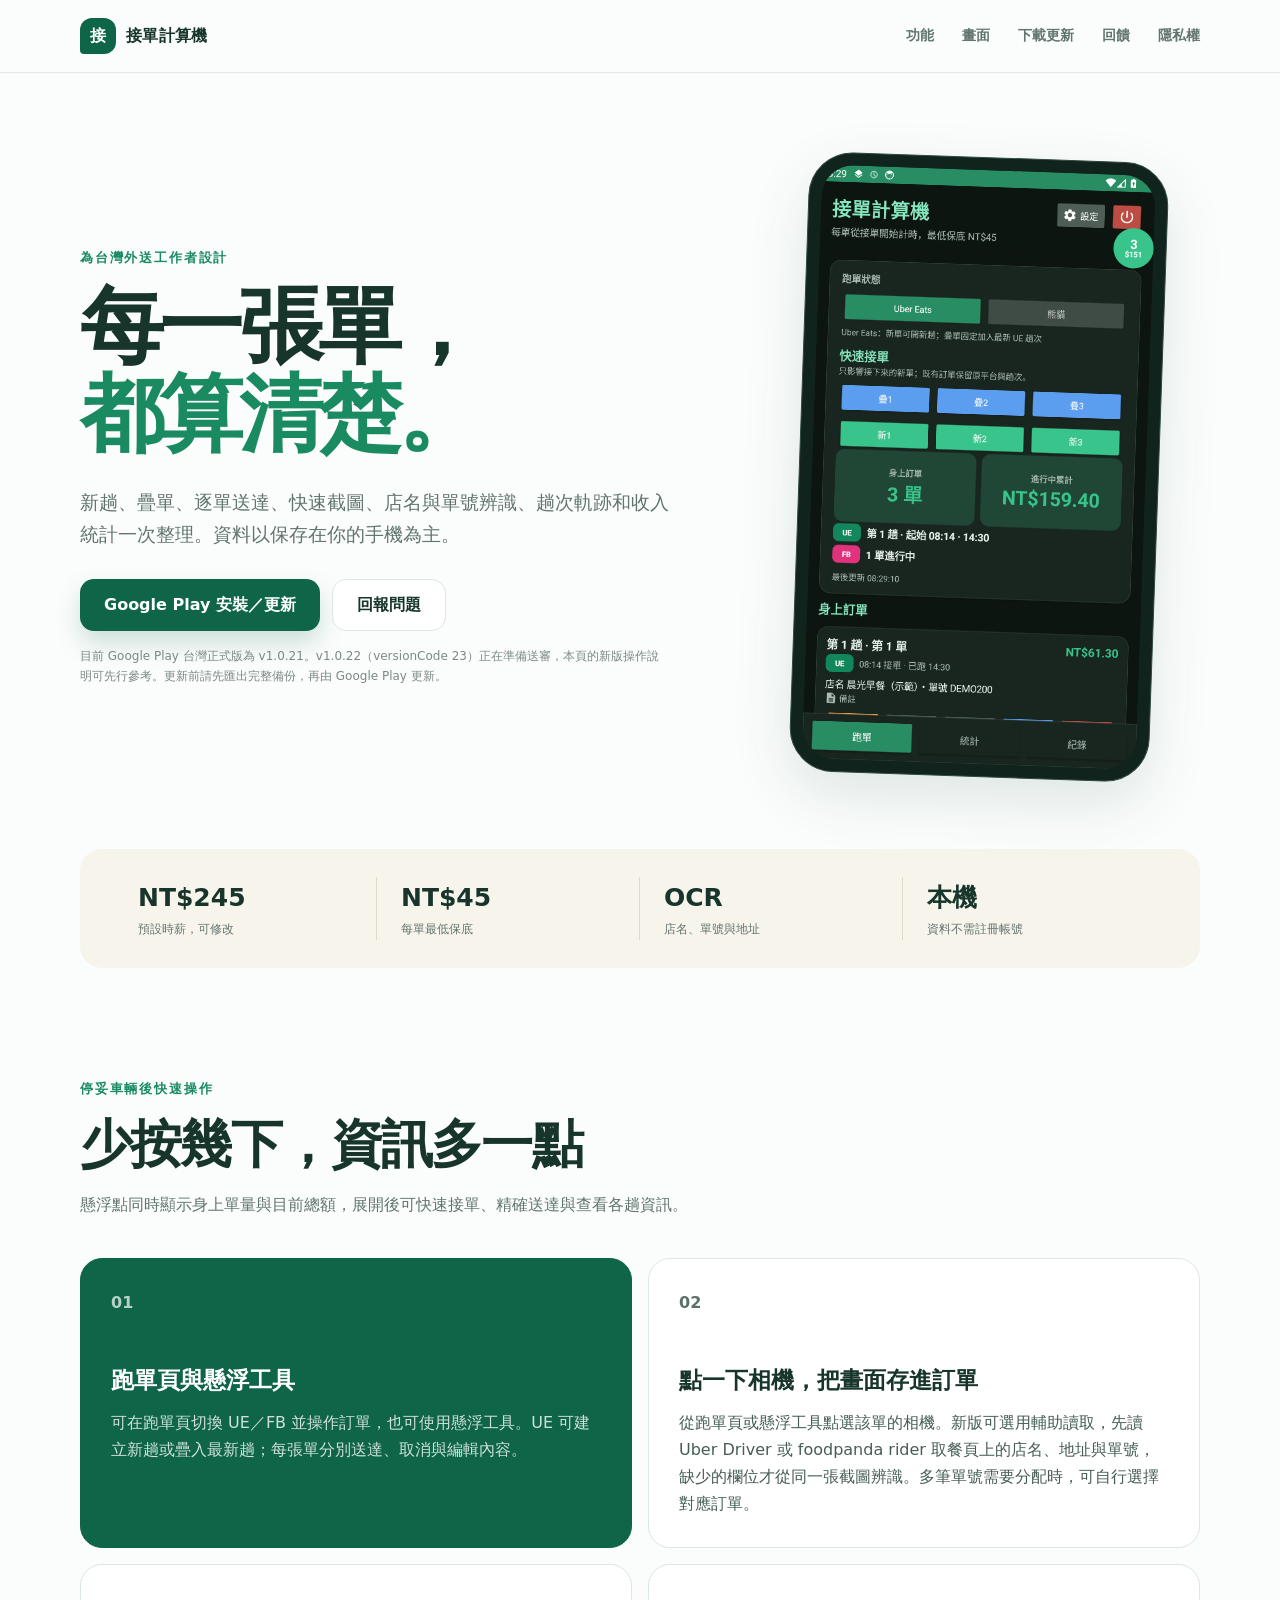
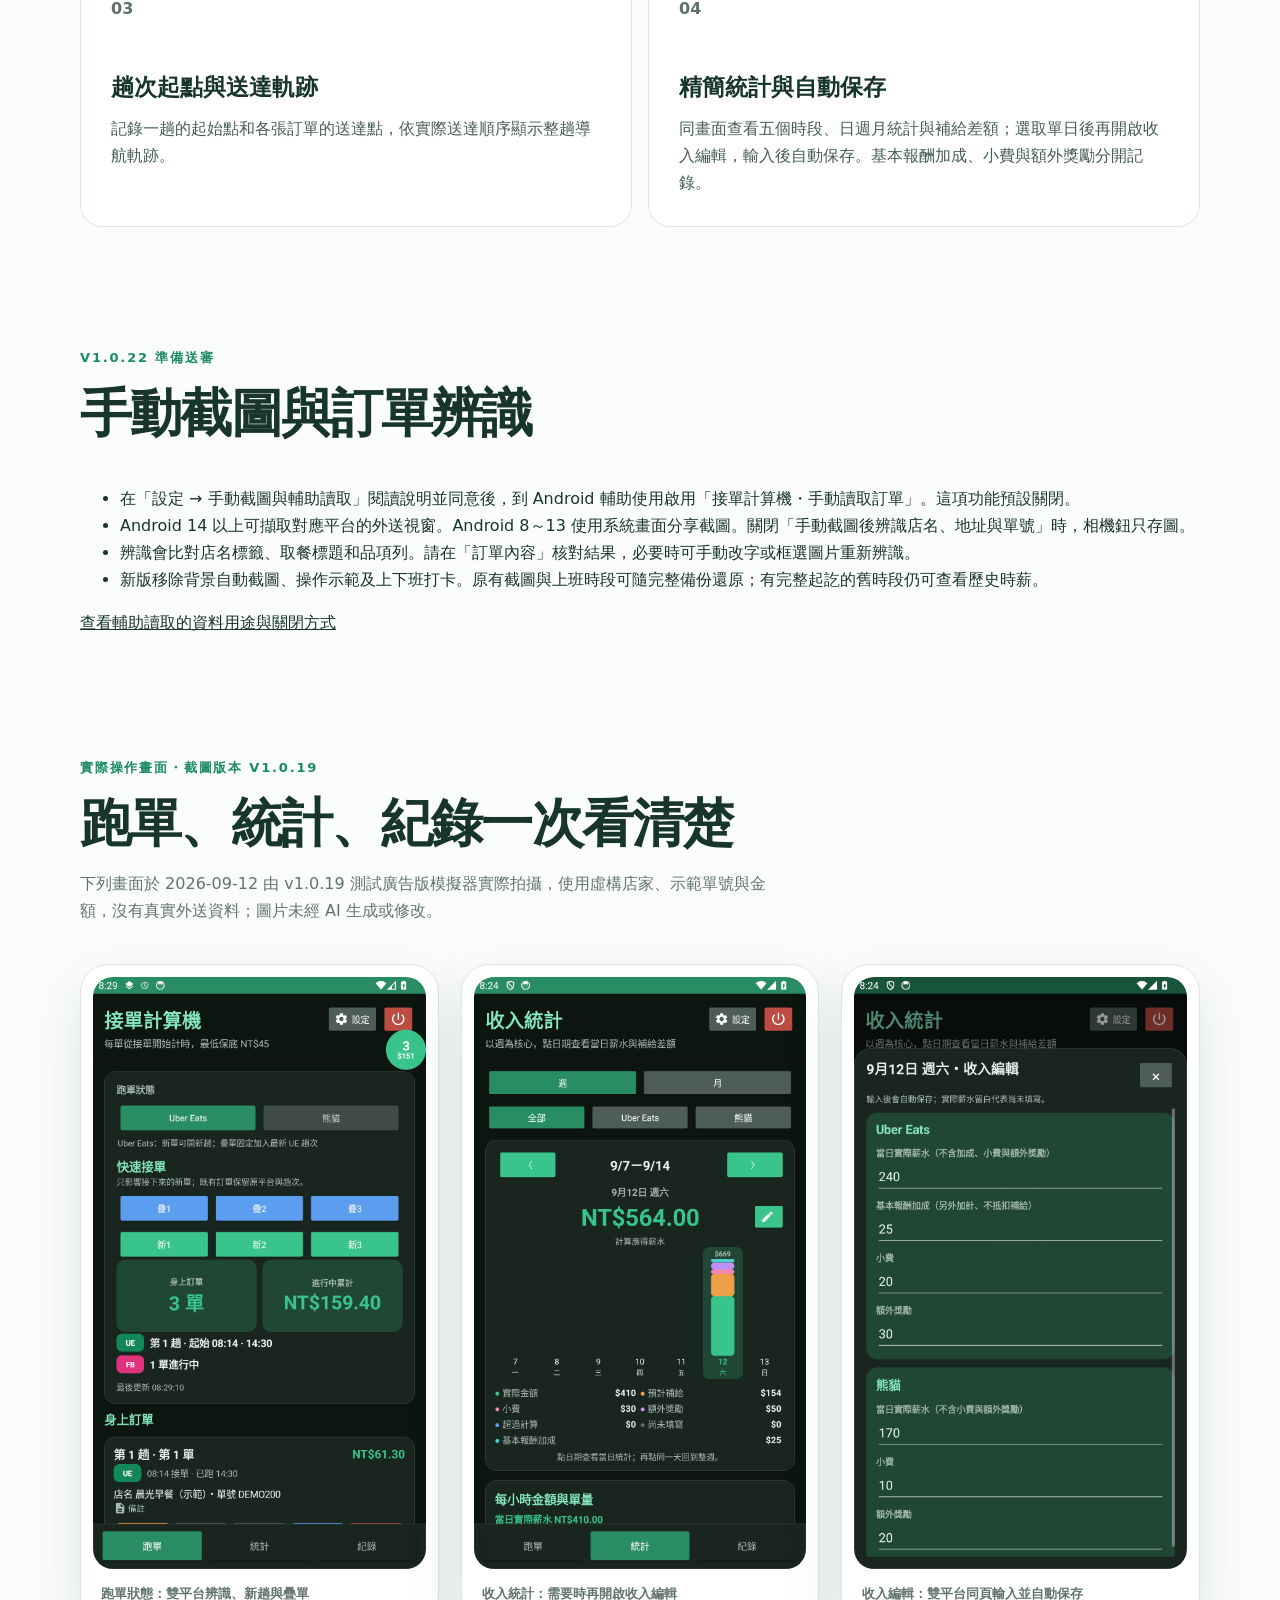
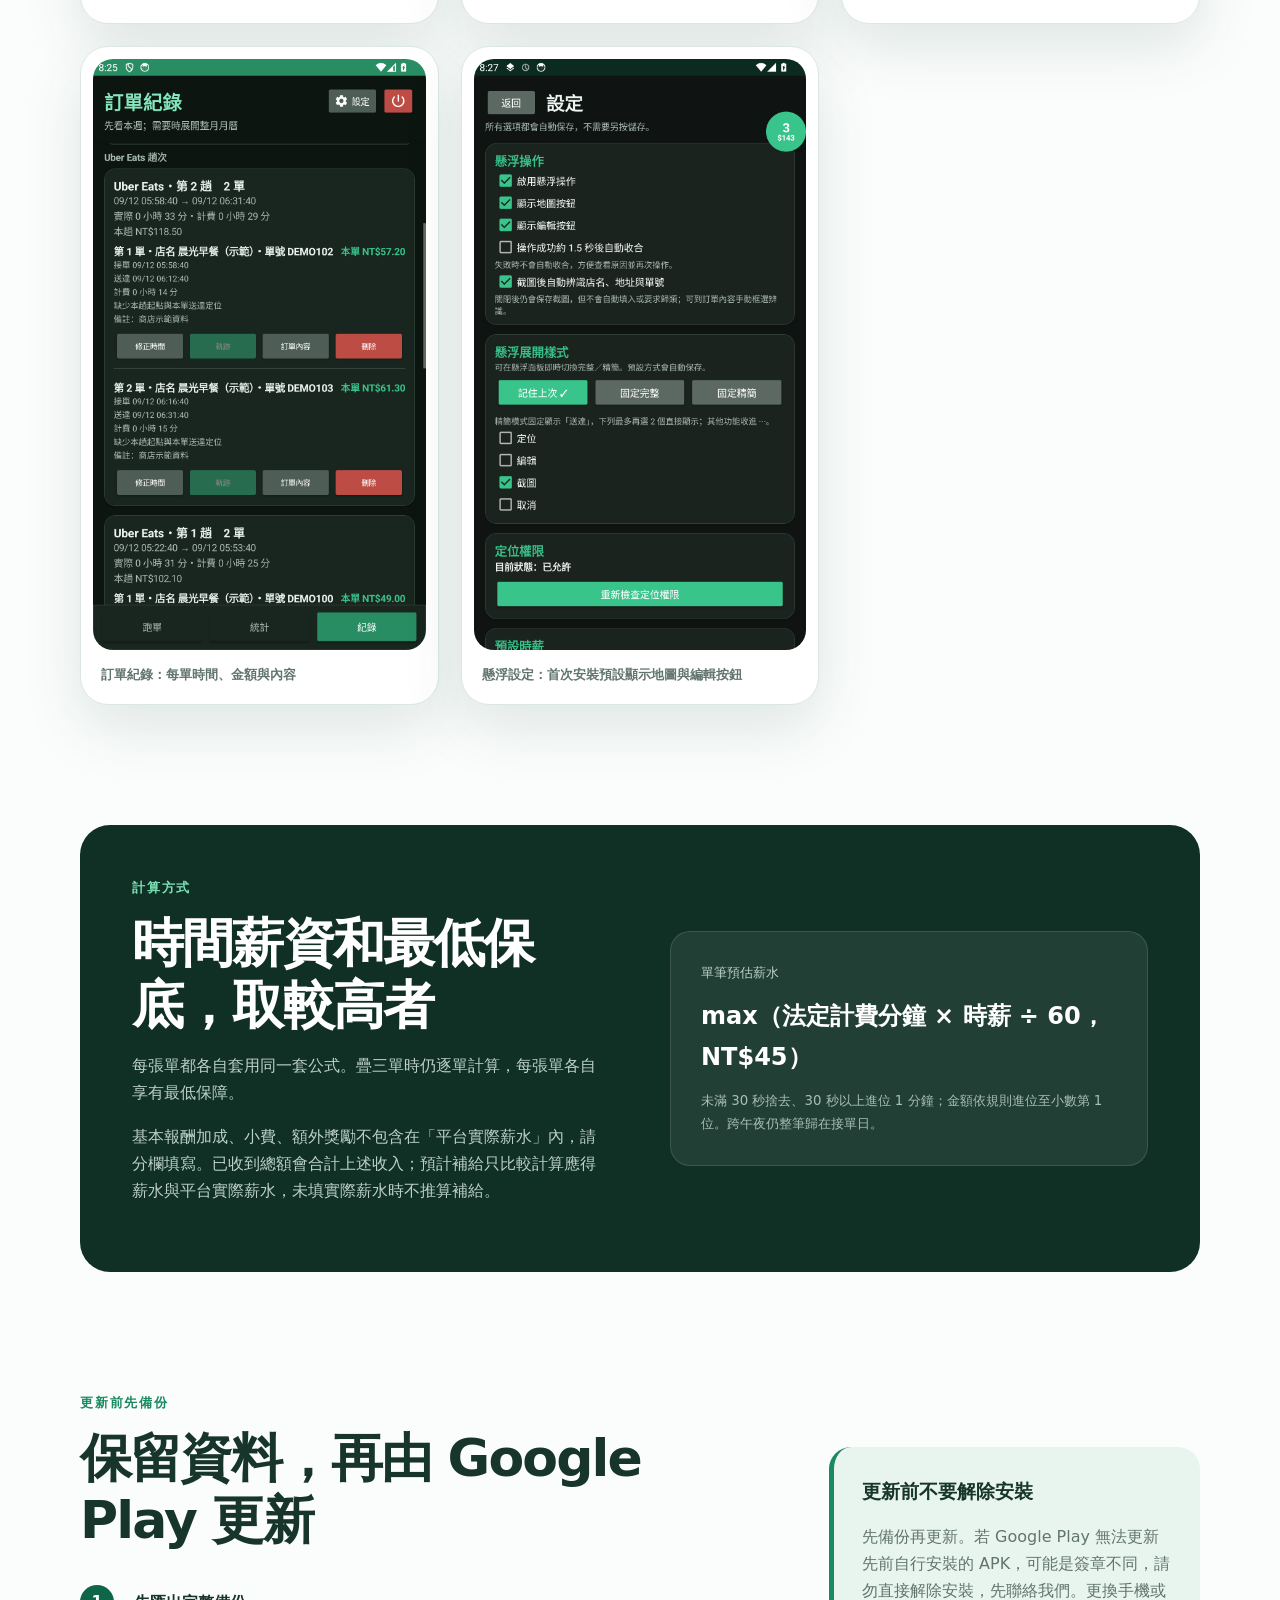
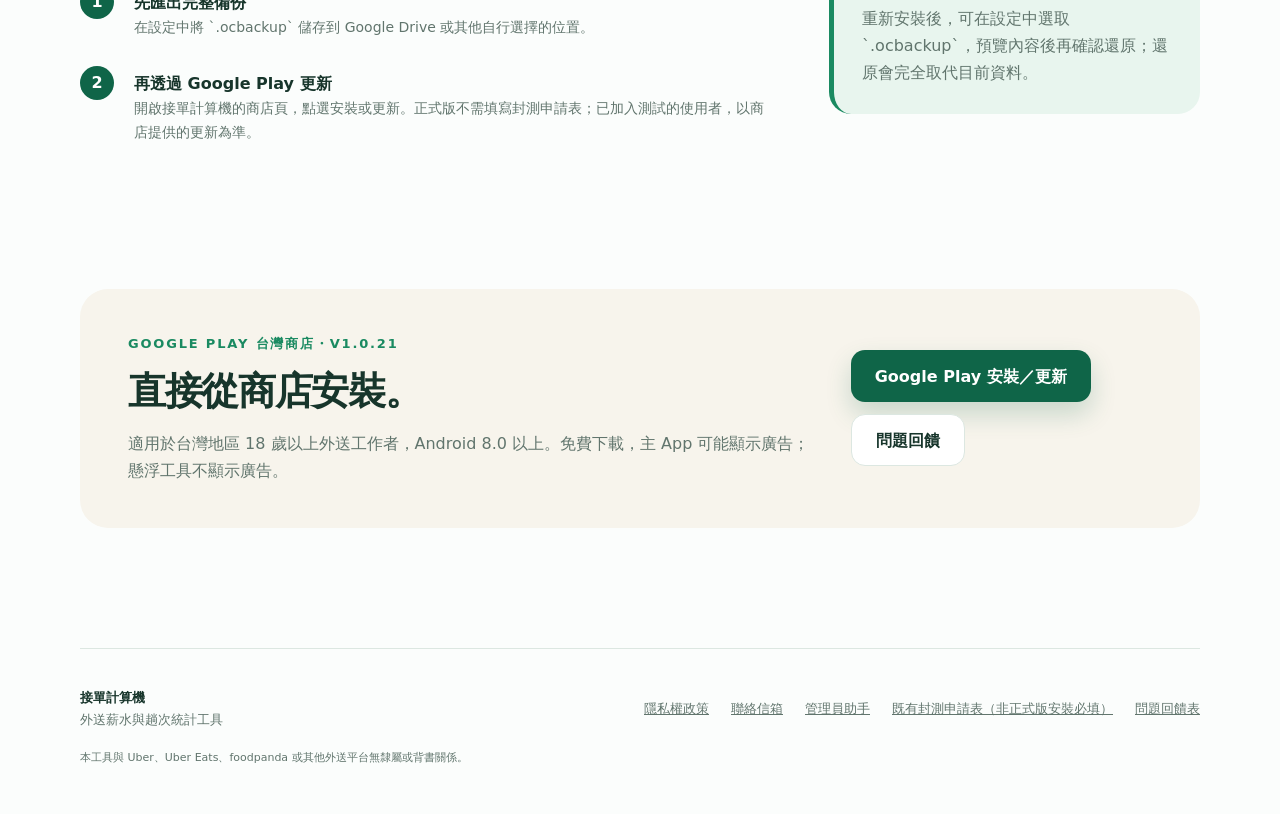
==== commit 826f4e19: "Explain RiderCalc 1.0.22 single-tap capture and accessibility privacy" ====
--- a/index.html
+++ b/index.html
@@ -36,7 +36,7 @@
           <a class="button primary" href="https://play.google.com/store/apps/details?id=com.xiaoc.ordercalculator">Google Play 安裝／更新</a>
           <a class="button secondary" href="https://docs.google.com/forms/d/e/1FAIpQLSfcZ2h7QMcfCdXkA_WD8o_FB3wdtGkZvESkRhy4cFeCzS8nsg/viewform">回報問題</a>
         </div>
-        <p class="release-note">目前 Google Play 台灣正式版為 v1.0.20。v1.0.21（versionCode 22）已於 2026-10-10 提交正式版審查，等待 Google 檢查及核准；審核通過並發布前，請以 Google Play 實際提供的版本為準。更新前建議先匯出完整備份，不要解除安裝。</p>
+        <p class="release-note">目前 Google Play 台灣正式版為 v1.0.21。v1.0.22（versionCode 23）正在準備送審，本頁的新版操作說明可先行參考。更新前請先匯出完整備份，再由 Google Play 更新。</p>
       </div>
       <div class="phone-wrap" aria-label="接單計算機跑單頁與懸浮圓點，截圖版本 v1.0.19">
         <div class="phone">
@@ -66,8 +66,8 @@
         </article>
         <article class="feature-card">
           <span class="feature-number">02</span>
-          <h3>快速截圖與裝置端辨識</h3>
-          <p>上班時可啟用自動截圖，辨識 UE 展開取餐頁的單號與店名；資料填齊後暫停辨識，新單或缺資料時恢復。Android 14 以上可自行選擇分享單一 App 或整個螢幕；多單無法明確配對時由你選擇，也能手動框選或更正辨識結果。</p>
+          <h3>點一下相機，把畫面存進訂單</h3>
+          <p>從跑單頁或懸浮工具點選該單的相機。新版可選用輔助讀取，先讀 Uber Driver 或 foodpanda rider 取餐頁上的店名、地址與單號，缺少的欄位才從同一張截圖辨識。多筆單號需要分配時，可自行選擇對應訂單。</p>
         </article>
         <article class="feature-card">
           <span class="feature-number">03</span>
@@ -84,18 +84,16 @@
 
     <section class="section" id="release-notes">
       <div class="section-heading">
-        <p class="eyebrow">v1.0.21 最新更新</p>
-        <h2>已送審的最新修正</h2>
+        <p class="eyebrow">v1.0.22 準備送審</p>
+        <h2>手動截圖與訂單辨識</h2>
       </div>
       <ul>
-        <li>修正純英文字母單號無法辨識的問題，改善展開取餐頁的單號擷取。</li>
-        <li>最新 UE 趟次的單號與真實店名填齊後暫停 OCR；新單或缺資料時自動恢復。</li>
-        <li>Android 14 以上可選分享單一應用程式或整個螢幕；分享 UE 時，截圖需回到 Uber Driver 畫面操作。</li>
-        <li>改善多單人工分配與手動截圖，修正跨午夜修正趟次時間的問題。</li>
-        <li>完整備份包含上班時段；關閉程式會自動下班並保存時間。</li>
-        <li>v1.0.21 已完成正式版封裝驗證並提交 Play 審查，尚未公告可更新。OCR 可能受版型或字體影響，請核對店名與單號，必要時手動修正。</li>
+        <li>在「設定 → 手動截圖與輔助讀取」閱讀說明並同意後，到 Android 輔助使用啟用「接單計算機・手動讀取訂單」。這項功能預設關閉。</li>
+        <li>Android 14 以上可擷取對應平台的外送視窗。Android 8～13 使用系統畫面分享截圖。關閉「手動截圖後辨識店名、地址與單號」時，相機鈕只存圖。</li>
+        <li>辨識會比對店名標籤、取餐標題和品項列。請在「訂單內容」核對結果，必要時可手動改字或框選圖片重新辨識。</li>
+        <li>新版移除背景自動截圖、操作示範及上下班打卡。原有截圖與上班時段可隨完整備份還原；有完整起訖的舊時段仍可查看歷史時薪。</li>
       </ul>
-      <p>基本報酬加成、小費、額外獎勵不包含在「平台實際薪水」內，請分欄填寫。已收到總額會合計上述收入；預計補給只比較計算應得薪水與平台實際薪水，未填實際薪水時不推算補給。</p>
+      <p><a href="privacy.html#delivery-read">查看輔助讀取的資料用途與關閉方式</a></p>
     </section>
 
     <section class="section" id="screenshots">
@@ -118,6 +116,7 @@
         <p class="eyebrow light">計算方式</p>
         <h2>時間薪資和最低保底，取較高者</h2>
         <p>每張單都各自套用同一套公式。疊三單時仍逐單計算，每張單各自享有最低保障。</p>
+        <p>基本報酬加成、小費、額外獎勵不包含在「平台實際薪水」內，請分欄填寫。已收到總額會合計上述收入；預計補給只比較計算應得薪水與平台實際薪水，未填實際薪水時不推算補給。</p>
       </div>
       <div class="formula">
         <span>單筆預估薪水</span>
@@ -143,7 +142,7 @@
 
     <section class="section final-cta">
       <div>
-        <p class="eyebrow">Google Play 台灣商店・v1.0.20</p>
+        <p class="eyebrow">Google Play 台灣商店・v1.0.21</p>
         <h2>直接從商店安裝。</h2>
         <p>適用於台灣地區 18 歲以上外送工作者，Android 8.0 以上。免費下載，主 App 可能顯示廣告；懸浮工具不顯示廣告。</p>
       </div>
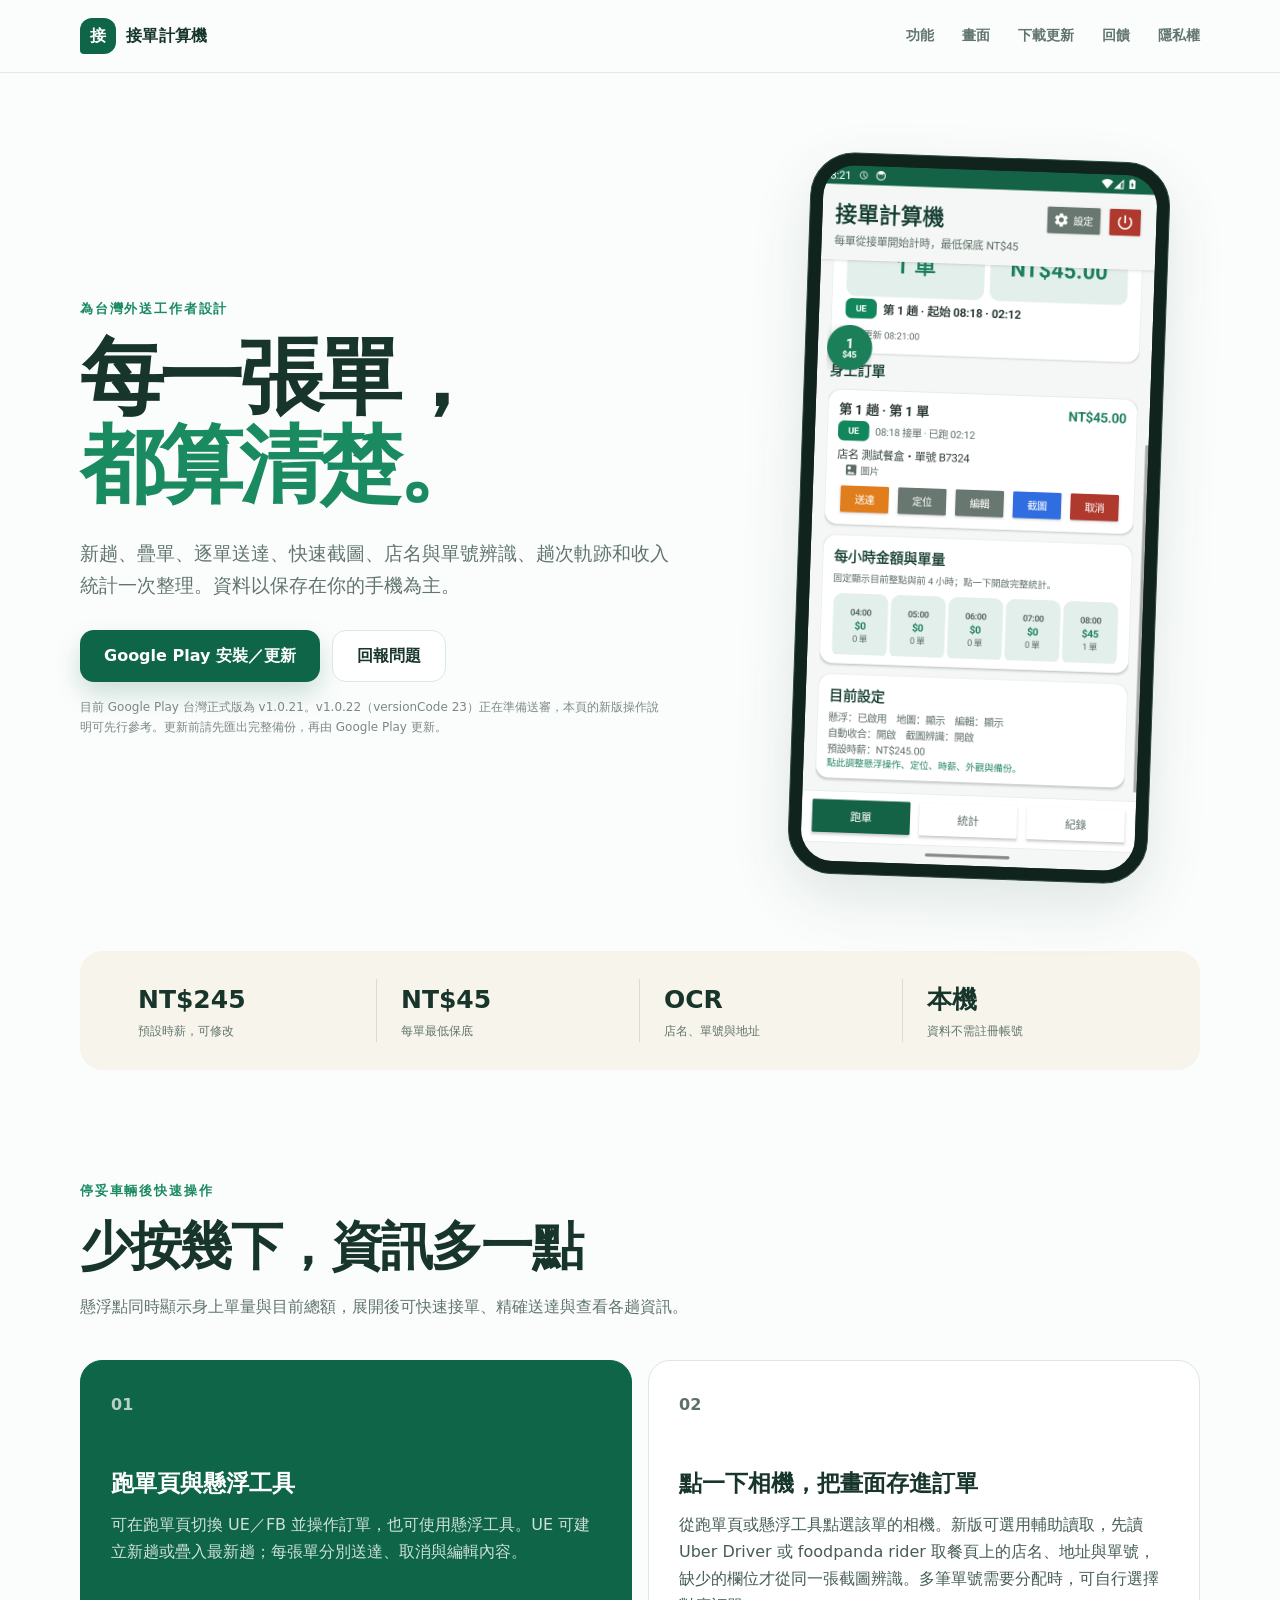
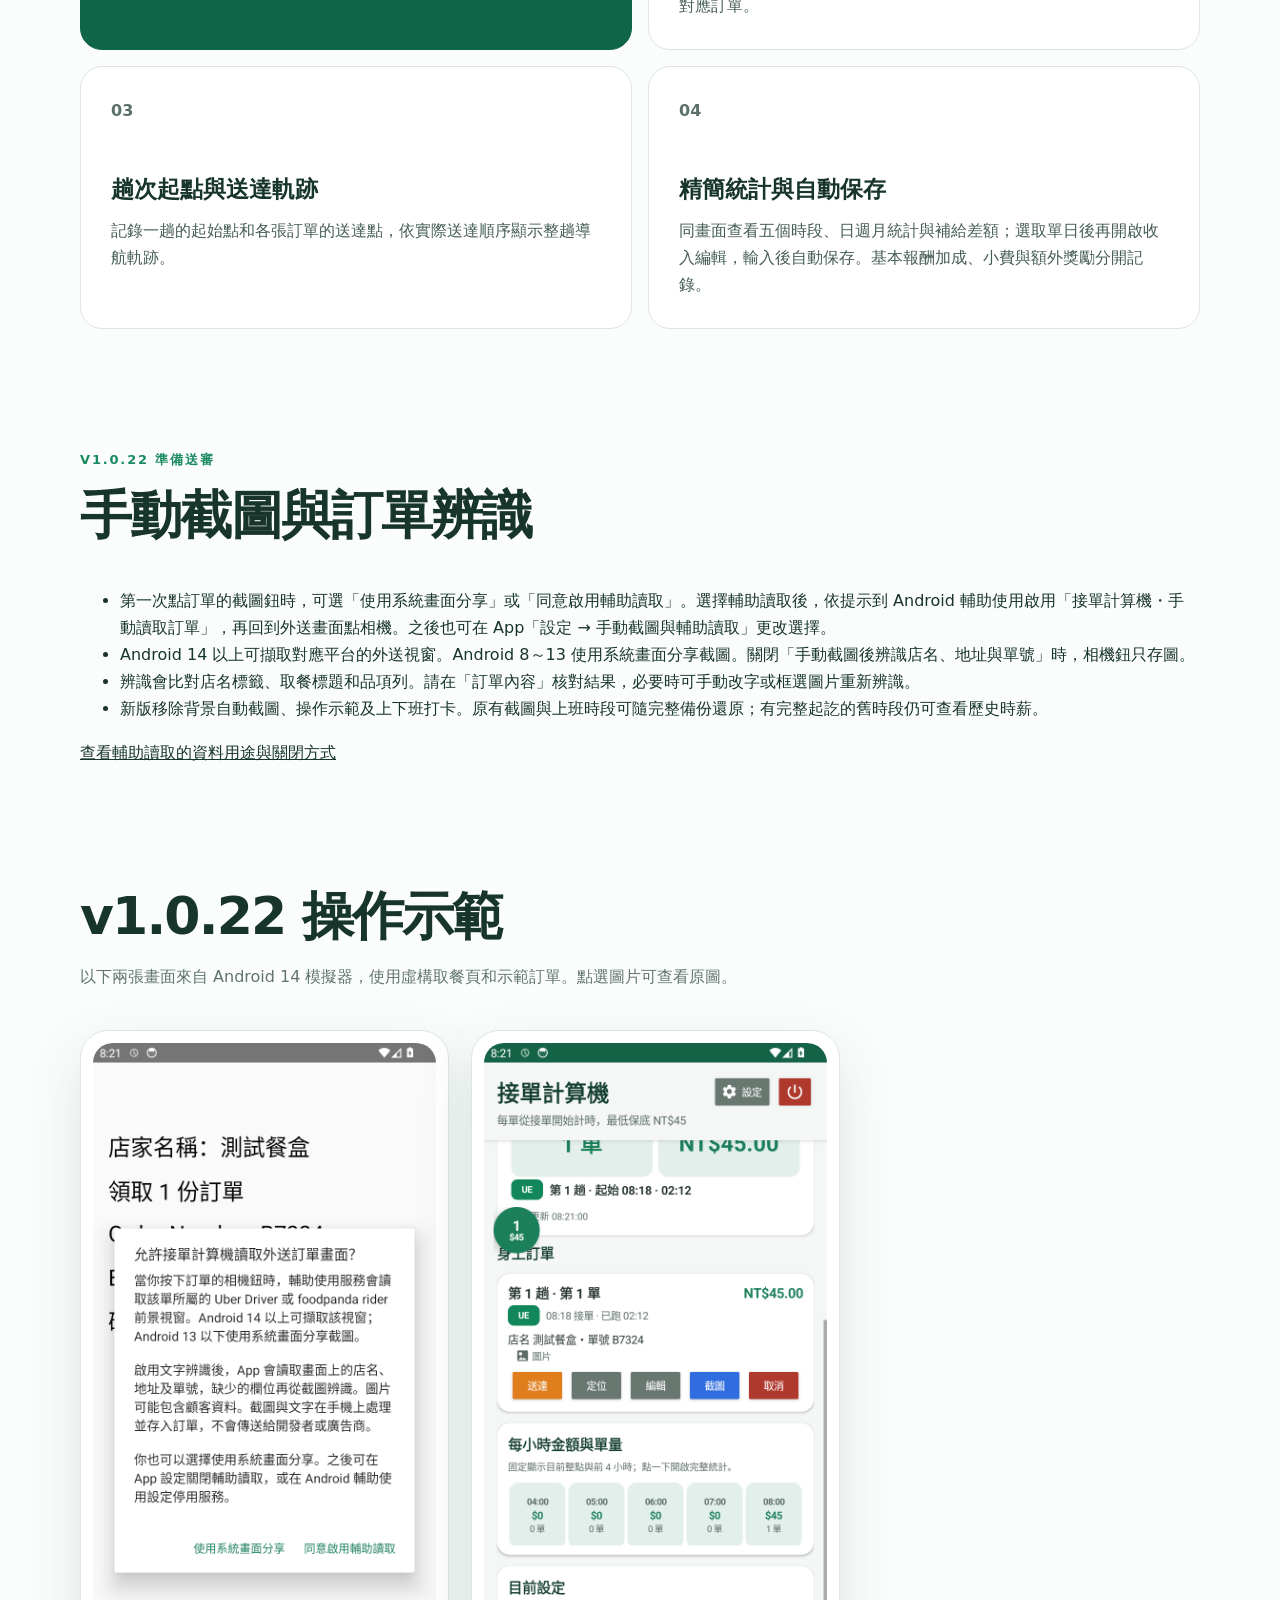
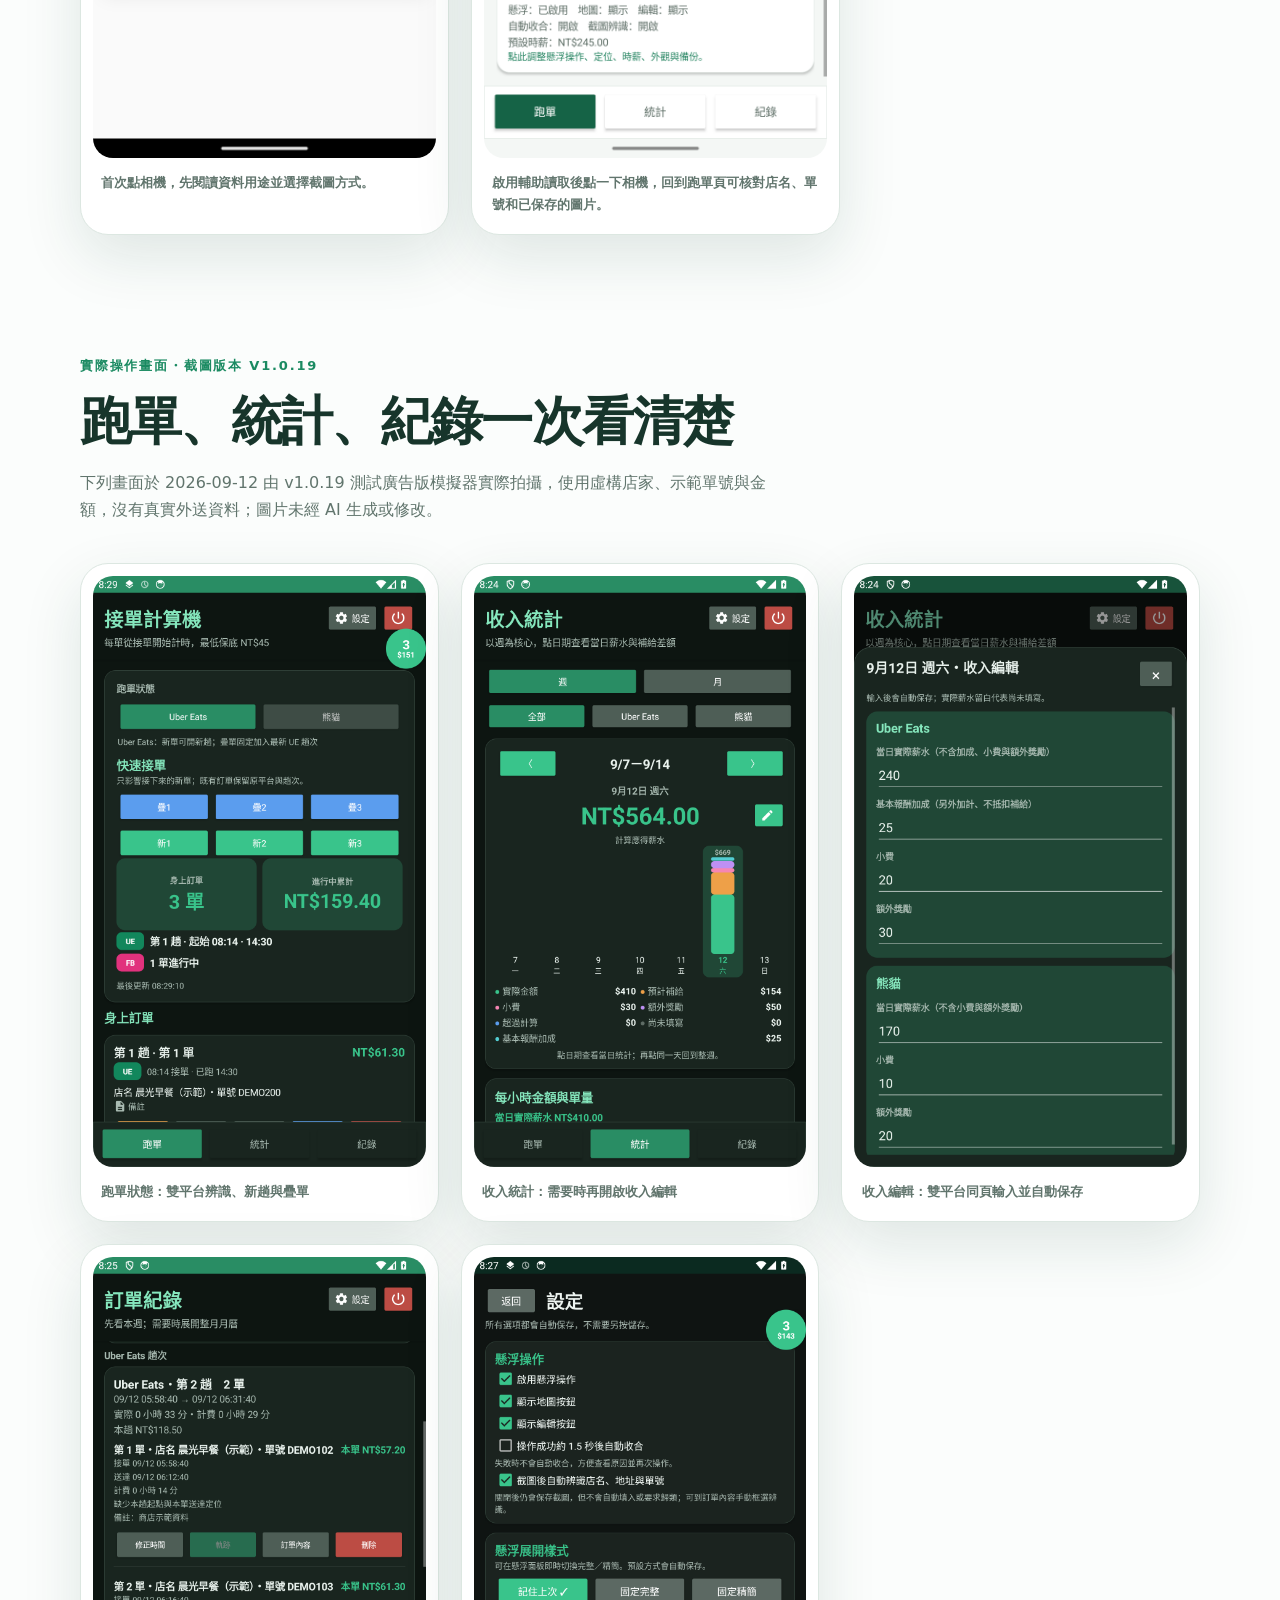
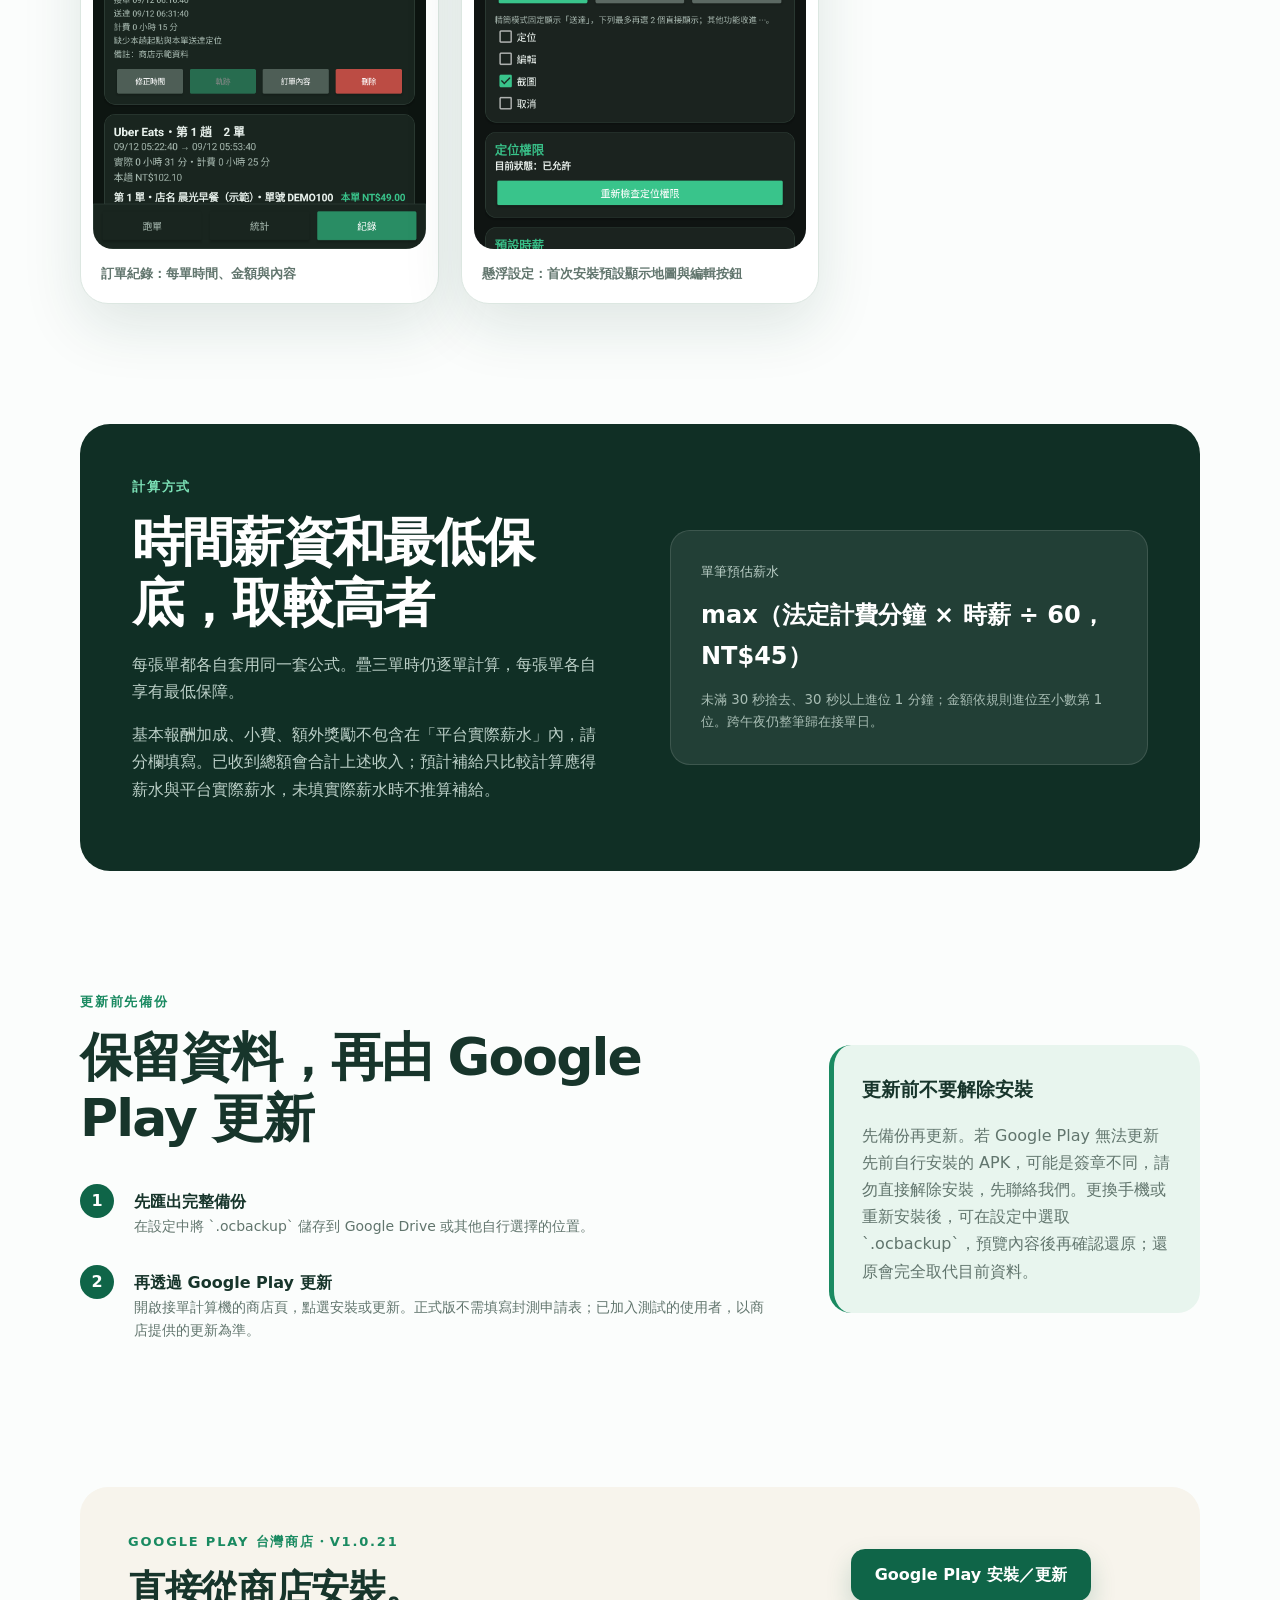
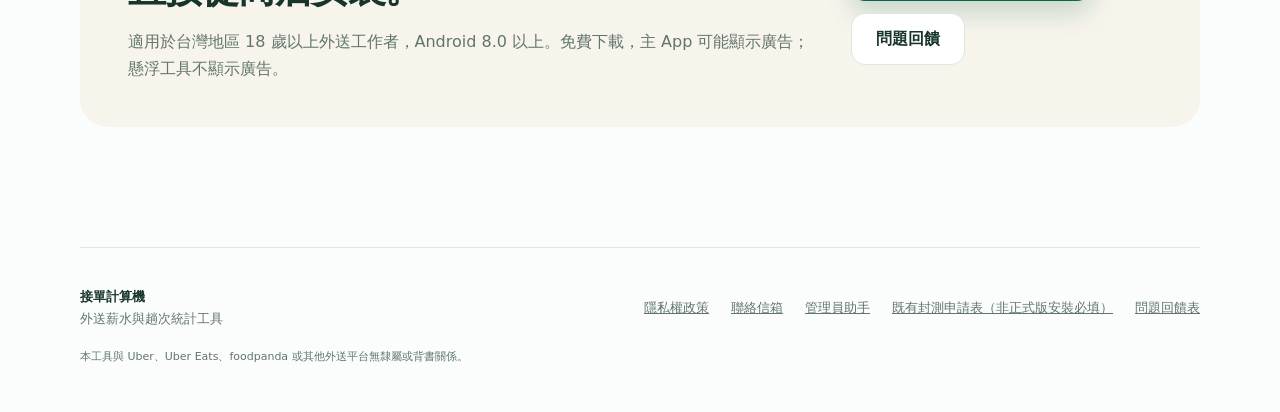
==== commit d492a4f3: "Show the first-use disclosure and captured order in RiderCalc 1.0.22" ====
--- a/index.html
+++ b/index.html
@@ -38,9 +38,9 @@
         </div>
         <p class="release-note">目前 Google Play 台灣正式版為 v1.0.21。v1.0.22（versionCode 23）正在準備送審，本頁的新版操作說明可先行參考。更新前請先匯出完整備份，再由 Google Play 更新。</p>
       </div>
-      <div class="phone-wrap" aria-label="接單計算機跑單頁與懸浮圓點，截圖版本 v1.0.19">
+      <div class="phone-wrap" aria-label="接單計算機 v1.0.22 跑單頁辨識結果，虛構訂單">
         <div class="phone">
-          <img src="assets/screenshots/running-orders.png" alt="接單計算機跑單頁與懸浮圓點，顯示三張示範訂單、新趟與疊單按鈕">
+          <img src="assets/screenshots/order-result-v1.0.22.png" width="720" height="1500" alt="跑單頁顯示虛構店家「測試餐盒」、單號 B7324，以及已保存圖片的標記">
         </div>
       </div>
     </section>
@@ -88,7 +88,7 @@
         <h2>手動截圖與訂單辨識</h2>
       </div>
       <ul>
-        <li>在「設定 → 手動截圖與輔助讀取」閱讀說明並同意後，到 Android 輔助使用啟用「接單計算機・手動讀取訂單」。這項功能預設關閉。</li>
+        <li>第一次點訂單的截圖鈕時，可選「使用系統畫面分享」或「同意啟用輔助讀取」。選擇輔助讀取後，依提示到 Android 輔助使用啟用「接單計算機・手動讀取訂單」，再回到外送畫面點相機。之後也可在 App「設定 → 手動截圖與輔助讀取」更改選擇。</li>
         <li>Android 14 以上可擷取對應平台的外送視窗。Android 8～13 使用系統畫面分享截圖。關閉「手動截圖後辨識店名、地址與單號」時，相機鈕只存圖。</li>
         <li>辨識會比對店名標籤、取餐標題和品項列。請在「訂單內容」核對結果，必要時可手動改字或框選圖片重新辨識。</li>
         <li>新版移除背景自動截圖、操作示範及上下班打卡。原有截圖與上班時段可隨完整備份還原；有完整起訖的舊時段仍可查看歷史時薪。</li>
@@ -97,6 +97,16 @@
     </section>
 
     <section class="section" id="screenshots">
+      <div class="section-heading">
+        <h2>v1.0.22 操作示範</h2>
+        <p>以下兩張畫面來自 Android 14 模擬器，使用虛構取餐頁和示範訂單。點選圖片可查看原圖。</p>
+      </div>
+      <div class="screenshot-grid capture-example">
+        <figure><a href="assets/screenshots/first-tap-disclosure-v1.0.22.png"><img loading="lazy" src="assets/screenshots/first-tap-disclosure-v1.0.22.png" width="720" height="1500" alt="首次截圖說明，列出資料用途並提供系統畫面分享或輔助讀取兩種選擇"></a><figcaption>首次點相機，先閱讀資料用途並選擇截圖方式。</figcaption></figure>
+        <figure><a href="assets/screenshots/order-result-v1.0.22.png"><img loading="lazy" src="assets/screenshots/order-result-v1.0.22.png" width="720" height="1500" alt="訂單上顯示測試餐盒與 B7324，店名下方有圖片標記"></a><figcaption>啟用輔助讀取後點一下相機，回到跑單頁可核對店名、單號和已保存的圖片。</figcaption></figure>
+      </div>
+    </section>
+    <section class="section">
       <div class="section-heading">
         <p class="eyebrow">實際操作畫面・截圖版本 v1.0.19</p>
         <h2>跑單、統計、紀錄一次看清楚</h2>
--- a/styles.css
+++ b/styles.css
@@ -72,6 +72,7 @@
 .feature-card h3 { margin: 45px 0 8px; font-size: 23px; }
 .feature-card p { margin: 0; opacity: .8; }
 .screenshot-grid { display: grid; grid-template-columns: repeat(3, 1fr); gap: 22px; }
+.capture-example { max-width: 760px; grid-template-columns: repeat(2, minmax(0, 1fr)); }
 .screenshot-grid figure { margin: 0; padding: 12px; background: white; border: 1px solid var(--line); border-radius: 28px; box-shadow: var(--shadow); }
 .screenshot-grid img { display: block; width: 100%; height: auto; border-radius: 20px; }
 .screenshot-grid figcaption { padding: 14px 8px 6px; color: var(--muted); font-size: 13px; font-weight: 700; }
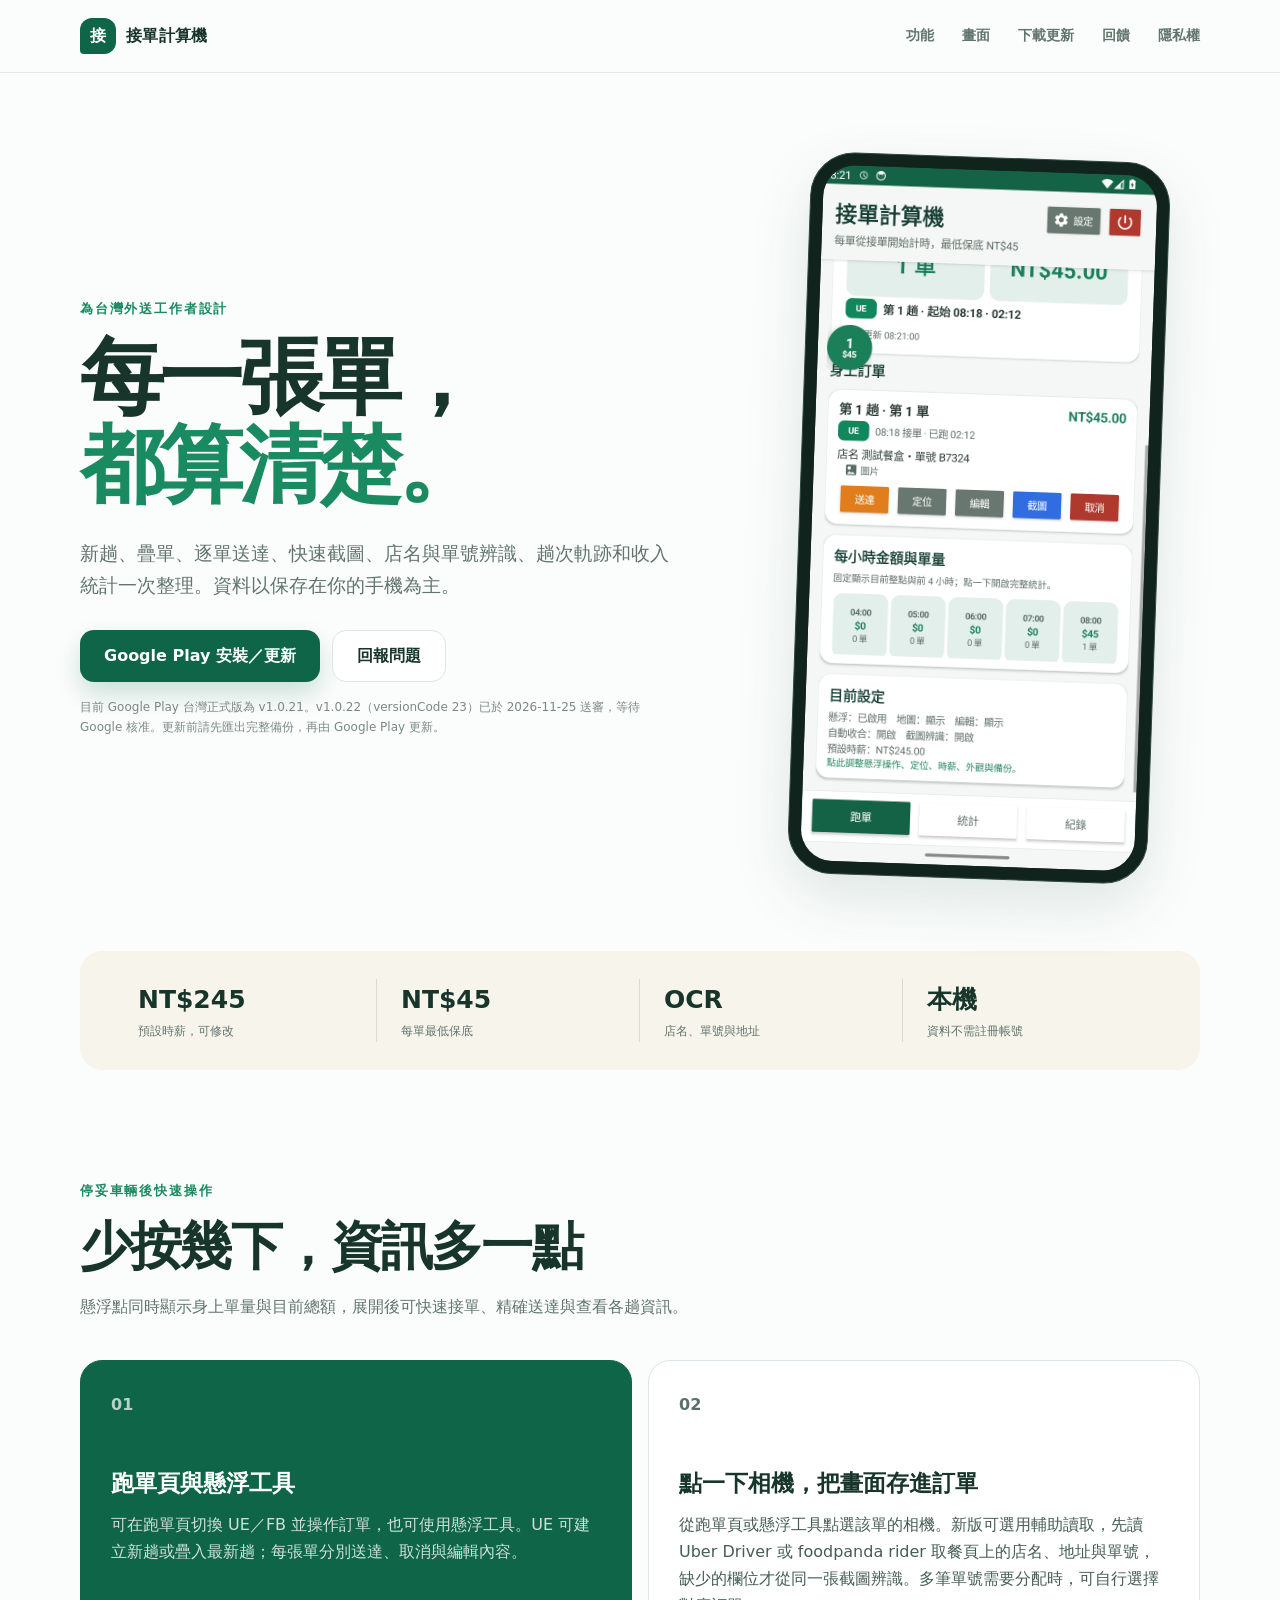
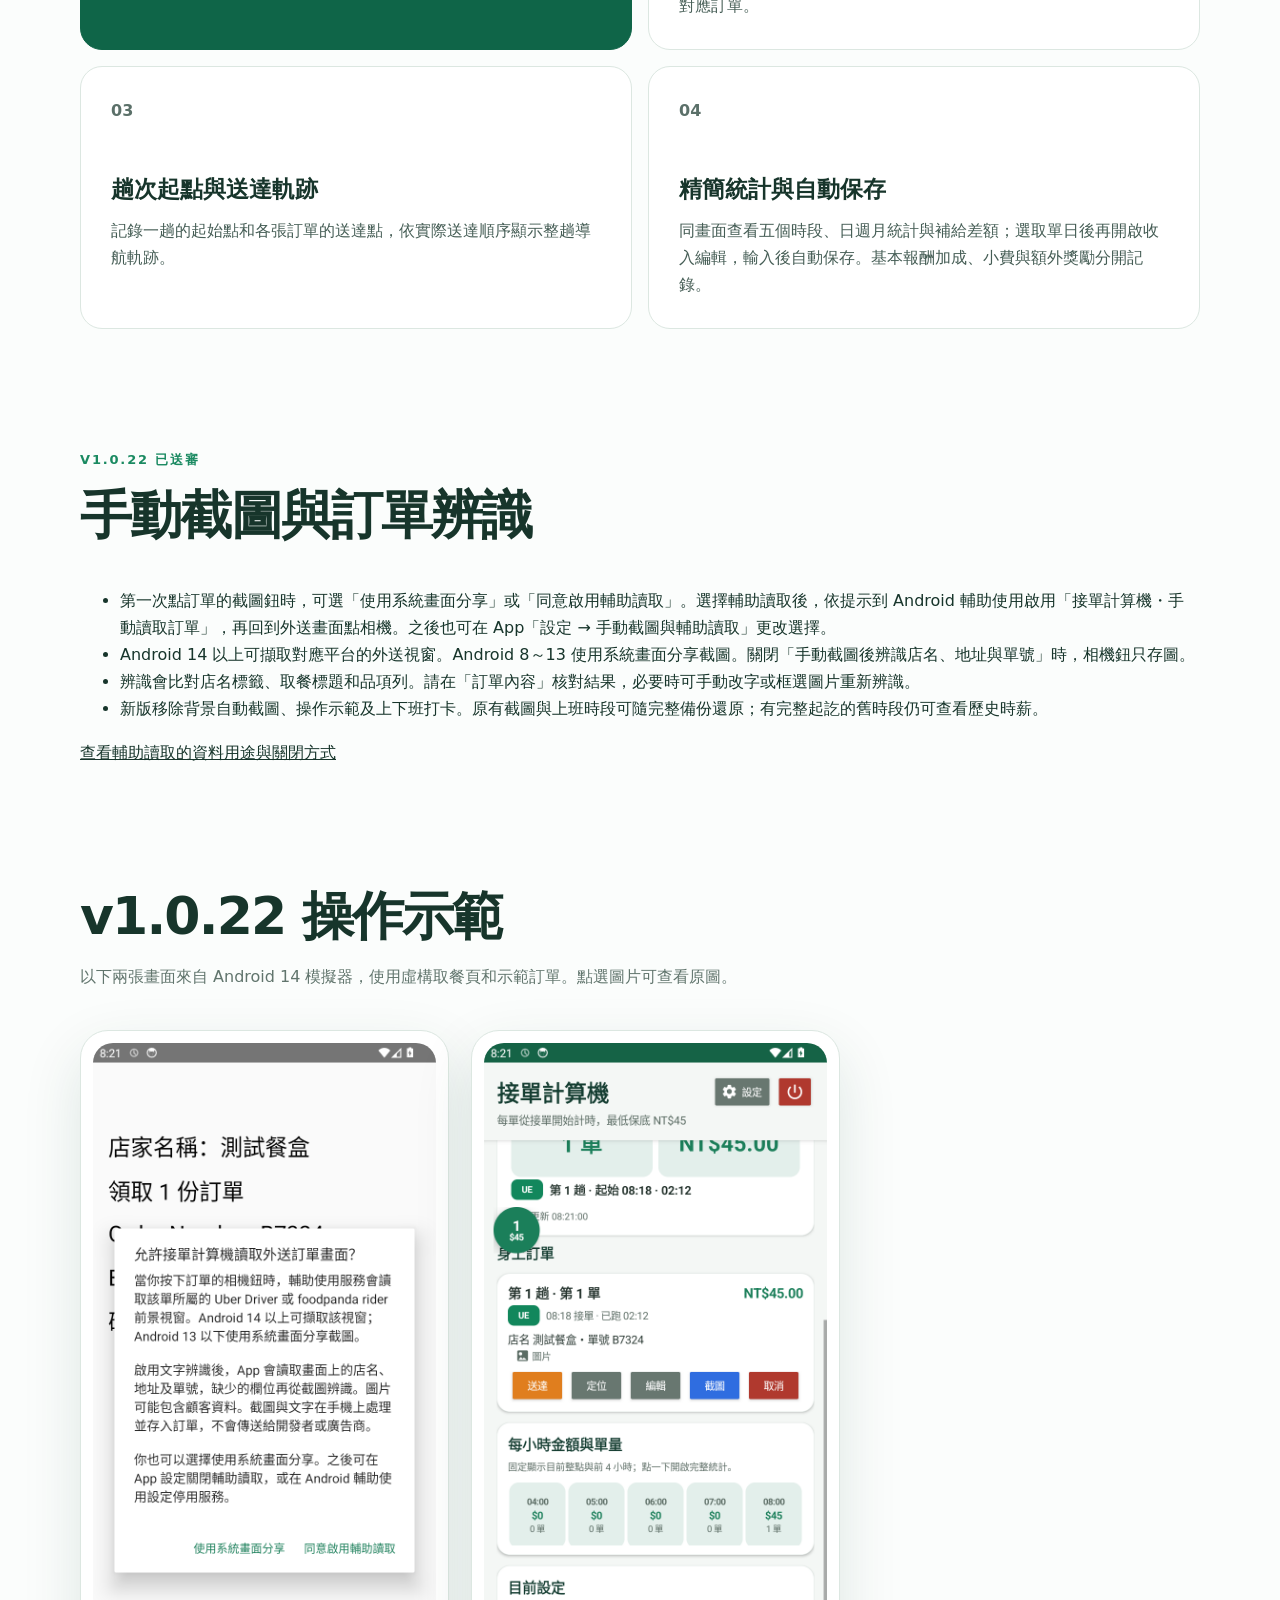
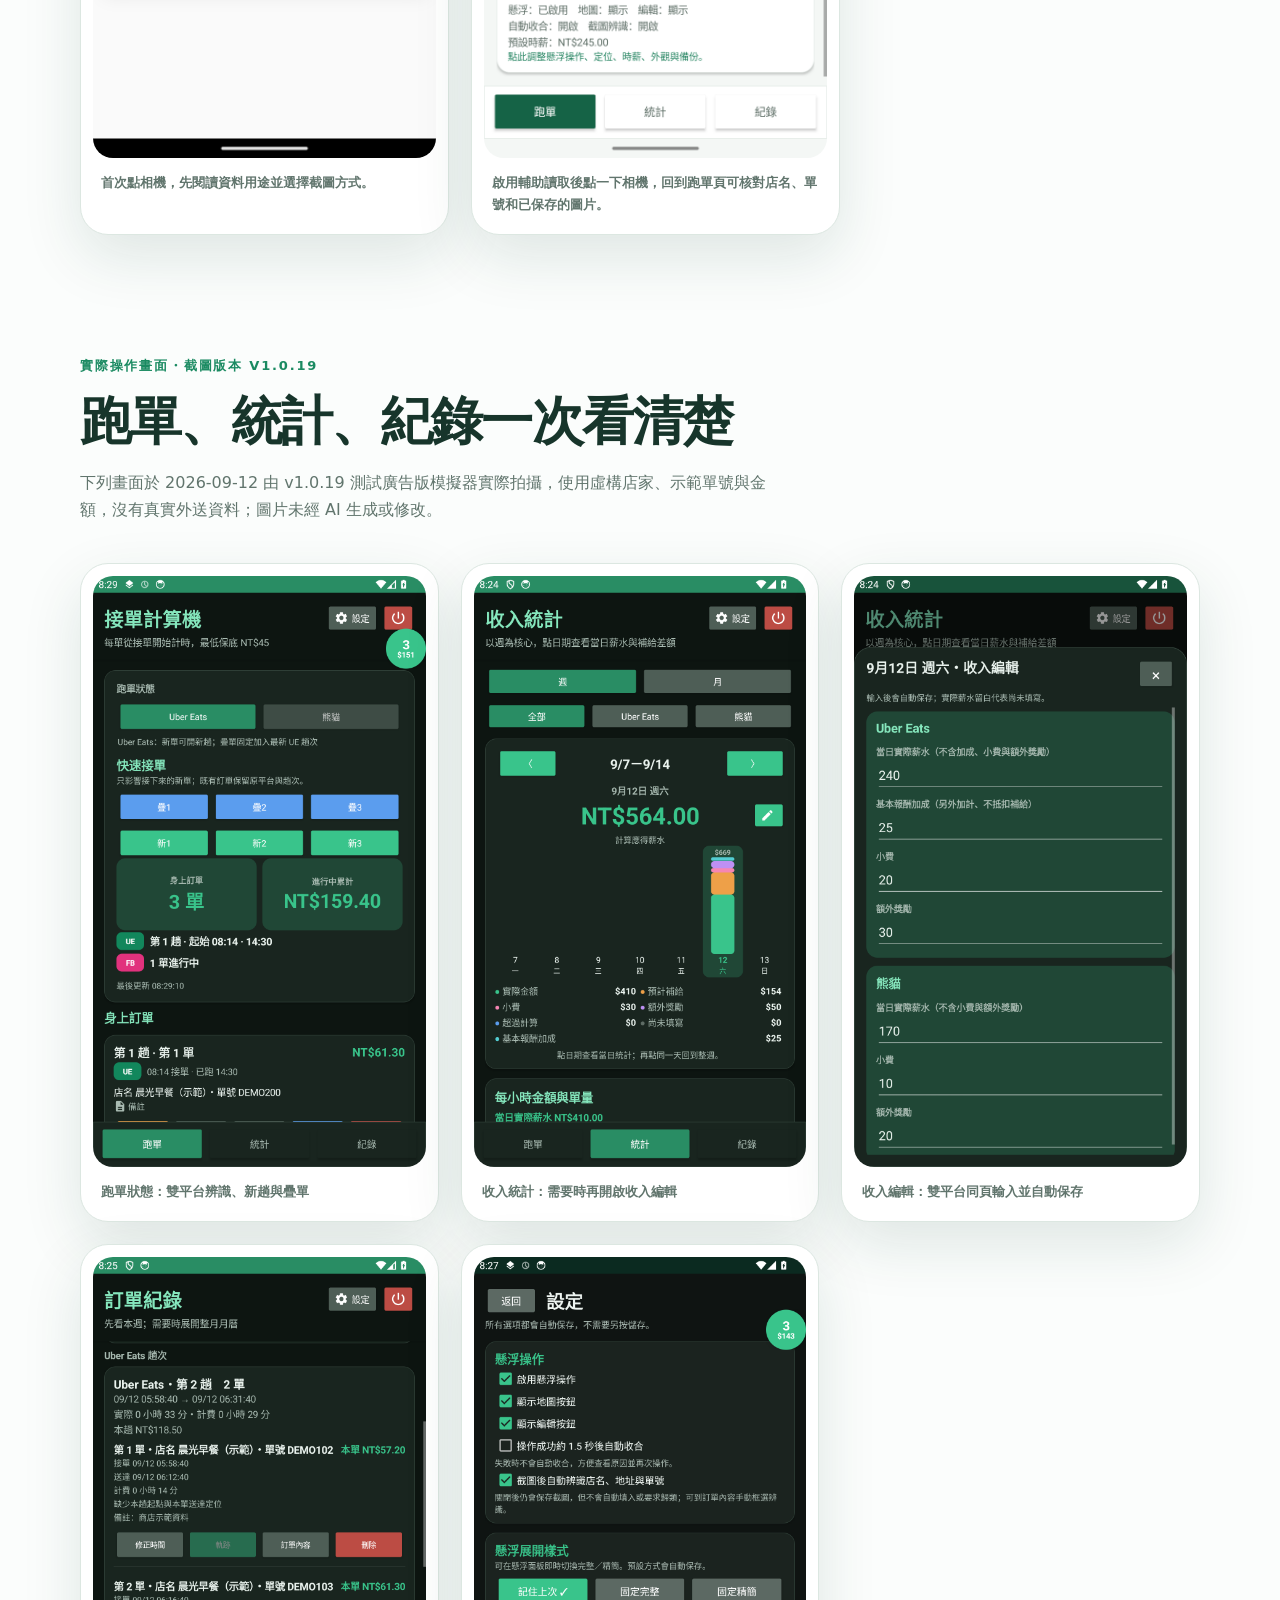
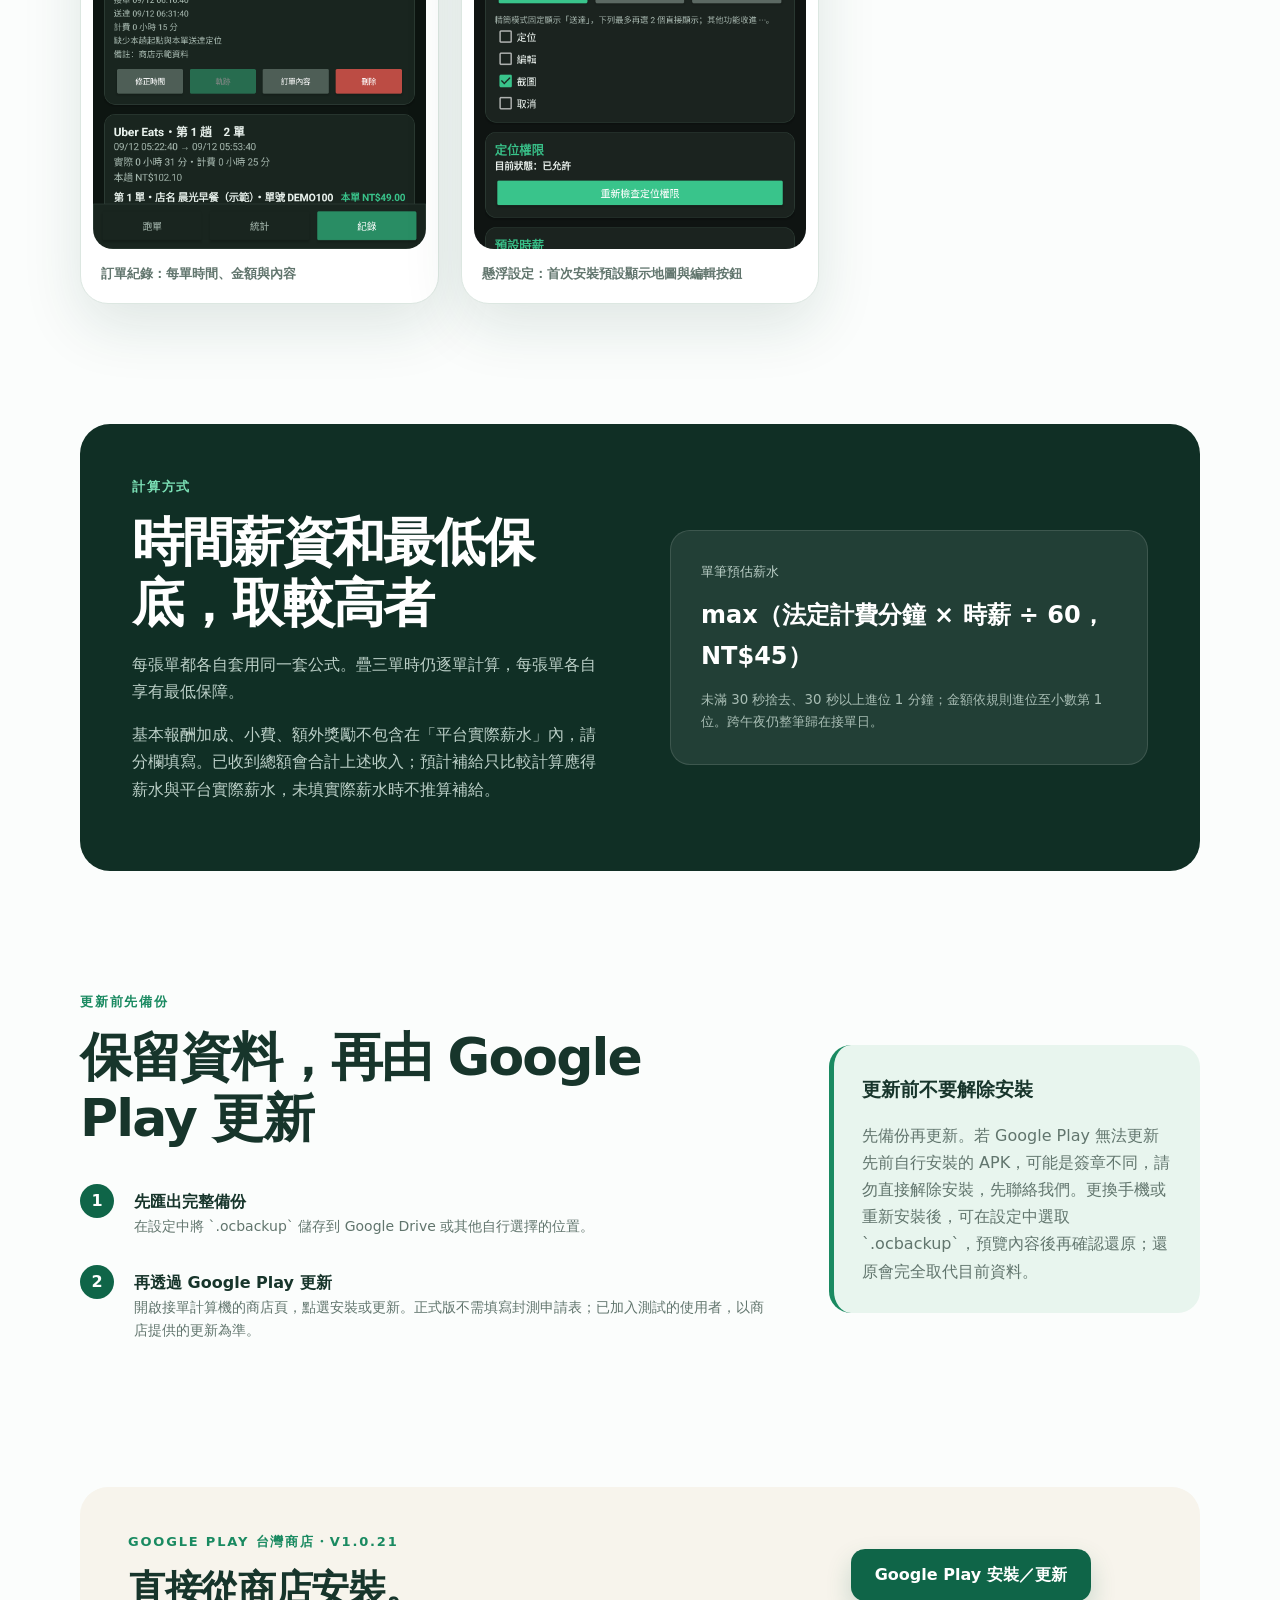
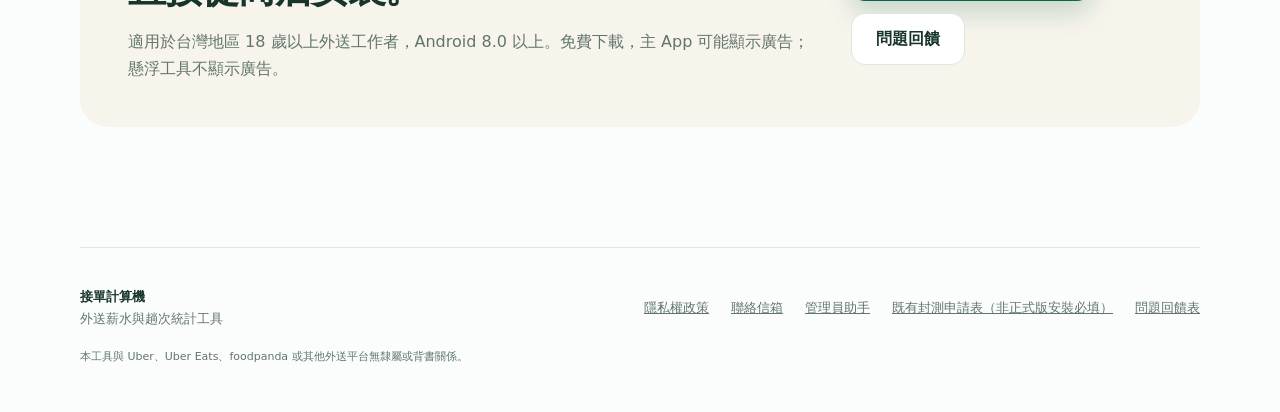
==== commit 8904b58f: "Record Google Play submission of RiderCalc 1.0.22" ====
--- a/index.html
+++ b/index.html
@@ -36,7 +36,7 @@
           <a class="button primary" href="https://play.google.com/store/apps/details?id=com.xiaoc.ordercalculator">Google Play 安裝／更新</a>
           <a class="button secondary" href="https://docs.google.com/forms/d/e/1FAIpQLSfcZ2h7QMcfCdXkA_WD8o_FB3wdtGkZvESkRhy4cFeCzS8nsg/viewform">回報問題</a>
         </div>
-        <p class="release-note">目前 Google Play 台灣正式版為 v1.0.21。v1.0.22（versionCode 23）正在準備送審，本頁的新版操作說明可先行參考。更新前請先匯出完整備份，再由 Google Play 更新。</p>
+        <p class="release-note">目前 Google Play 台灣正式版為 v1.0.21。v1.0.22（versionCode 23）已於 2026-11-25 送審，等待 Google 核准。更新前請先匯出完整備份，再由 Google Play 更新。</p>
       </div>
       <div class="phone-wrap" aria-label="接單計算機 v1.0.22 跑單頁辨識結果，虛構訂單">
         <div class="phone">
@@ -84,7 +84,7 @@
 
     <section class="section" id="release-notes">
       <div class="section-heading">
-        <p class="eyebrow">v1.0.22 準備送審</p>
+        <p class="eyebrow">v1.0.22 已送審</p>
         <h2>手動截圖與訂單辨識</h2>
       </div>
       <ul>
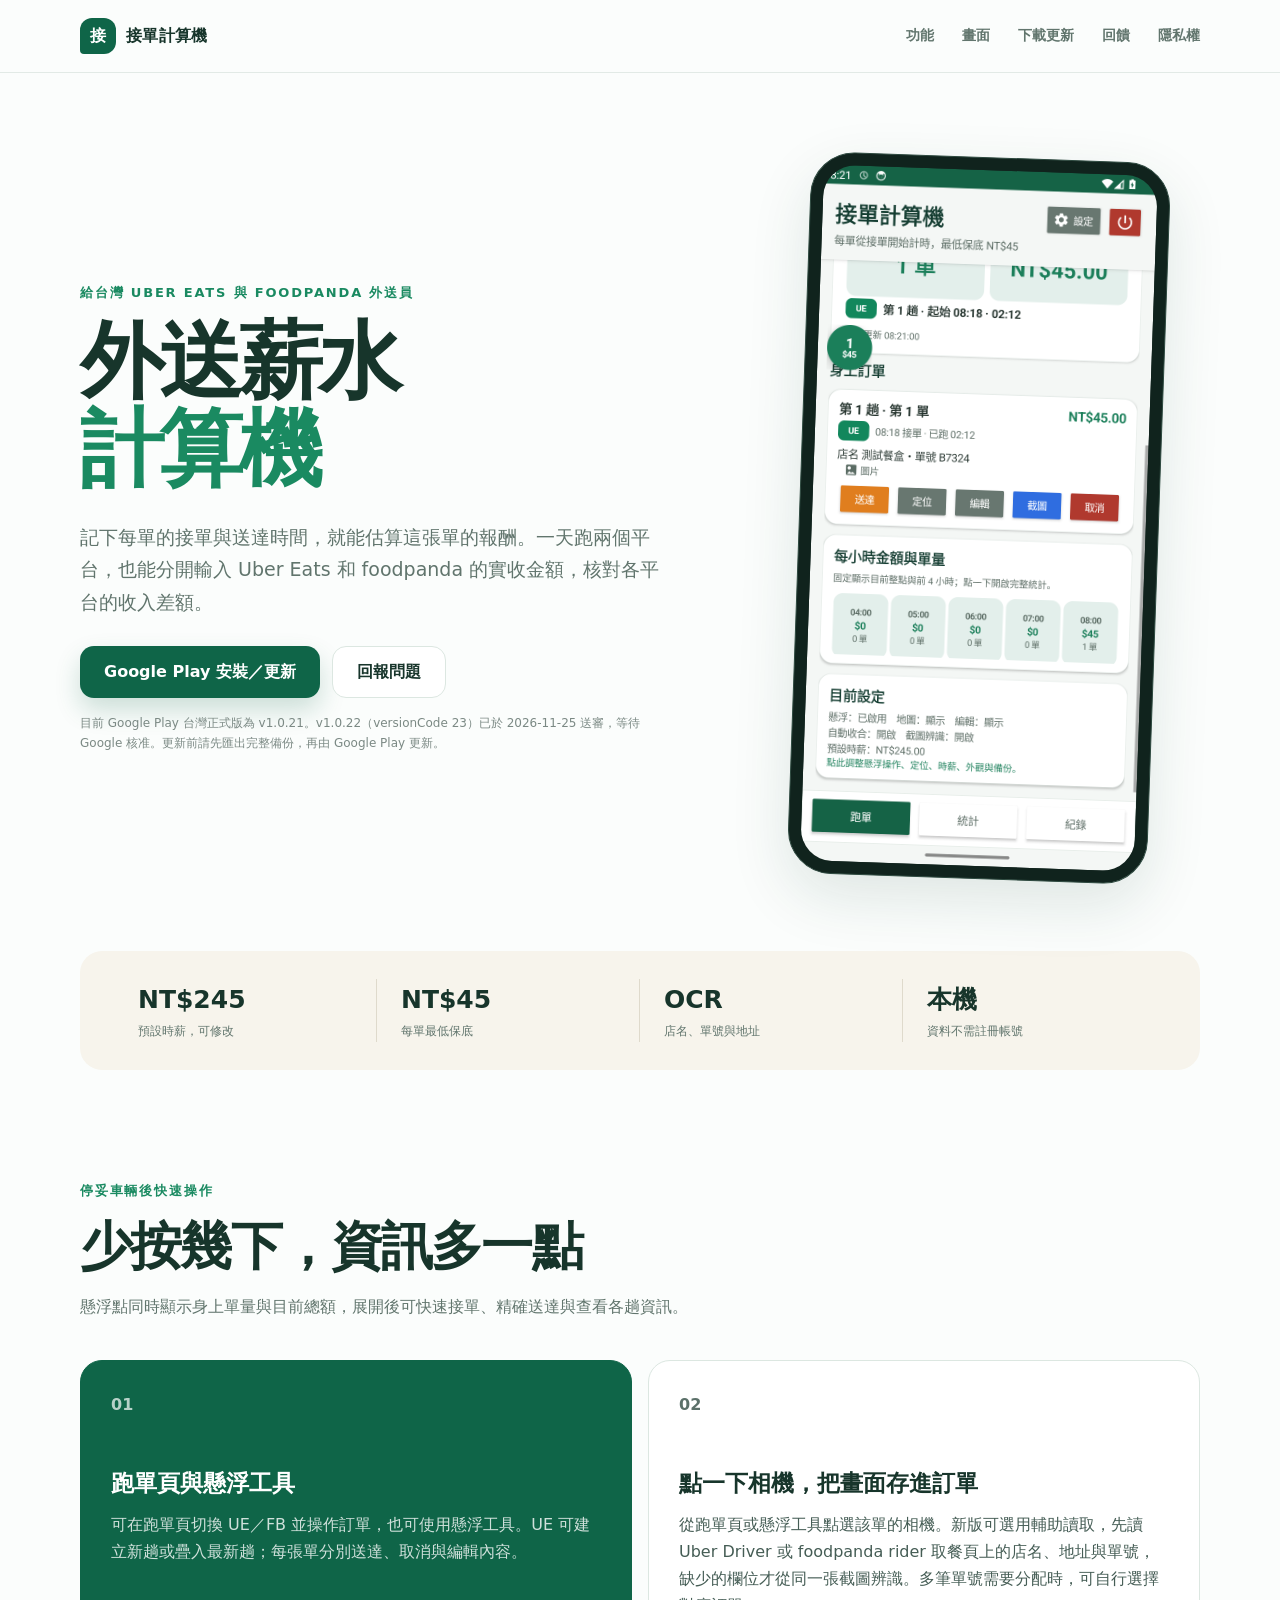
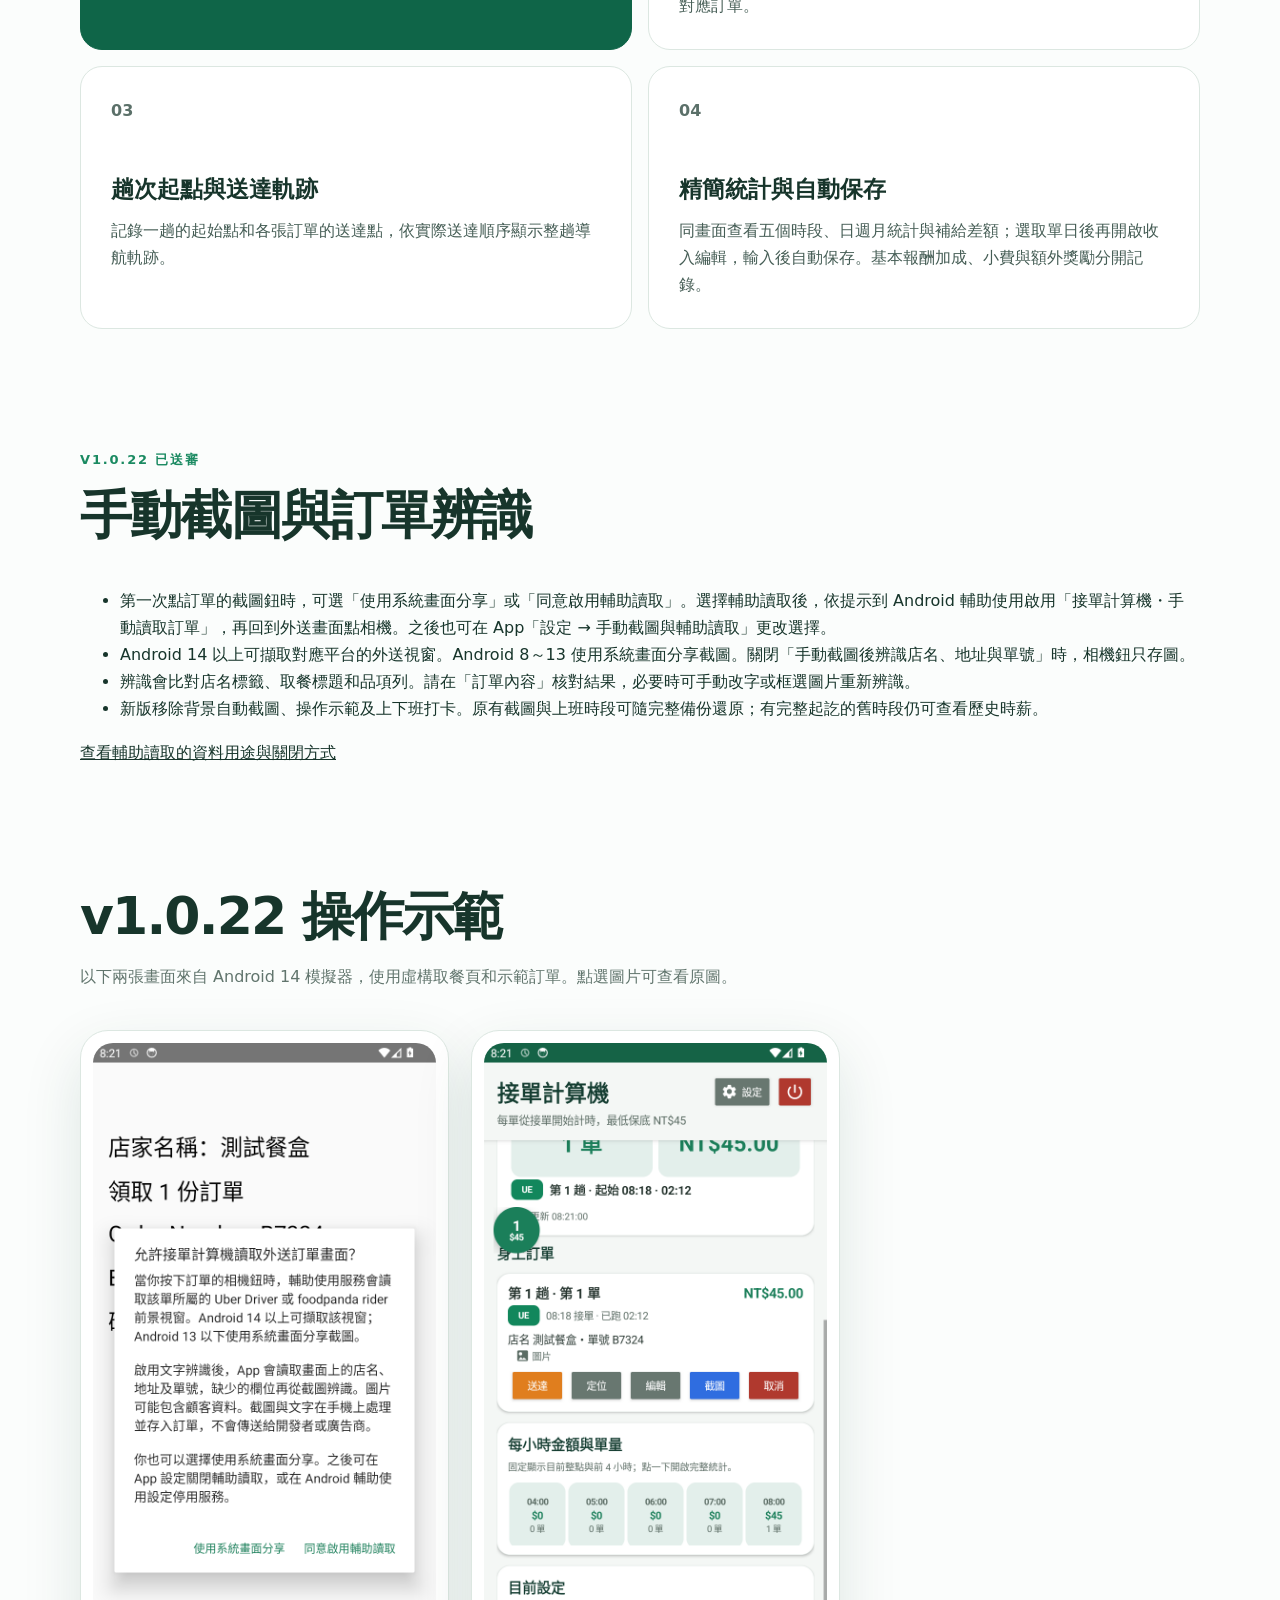
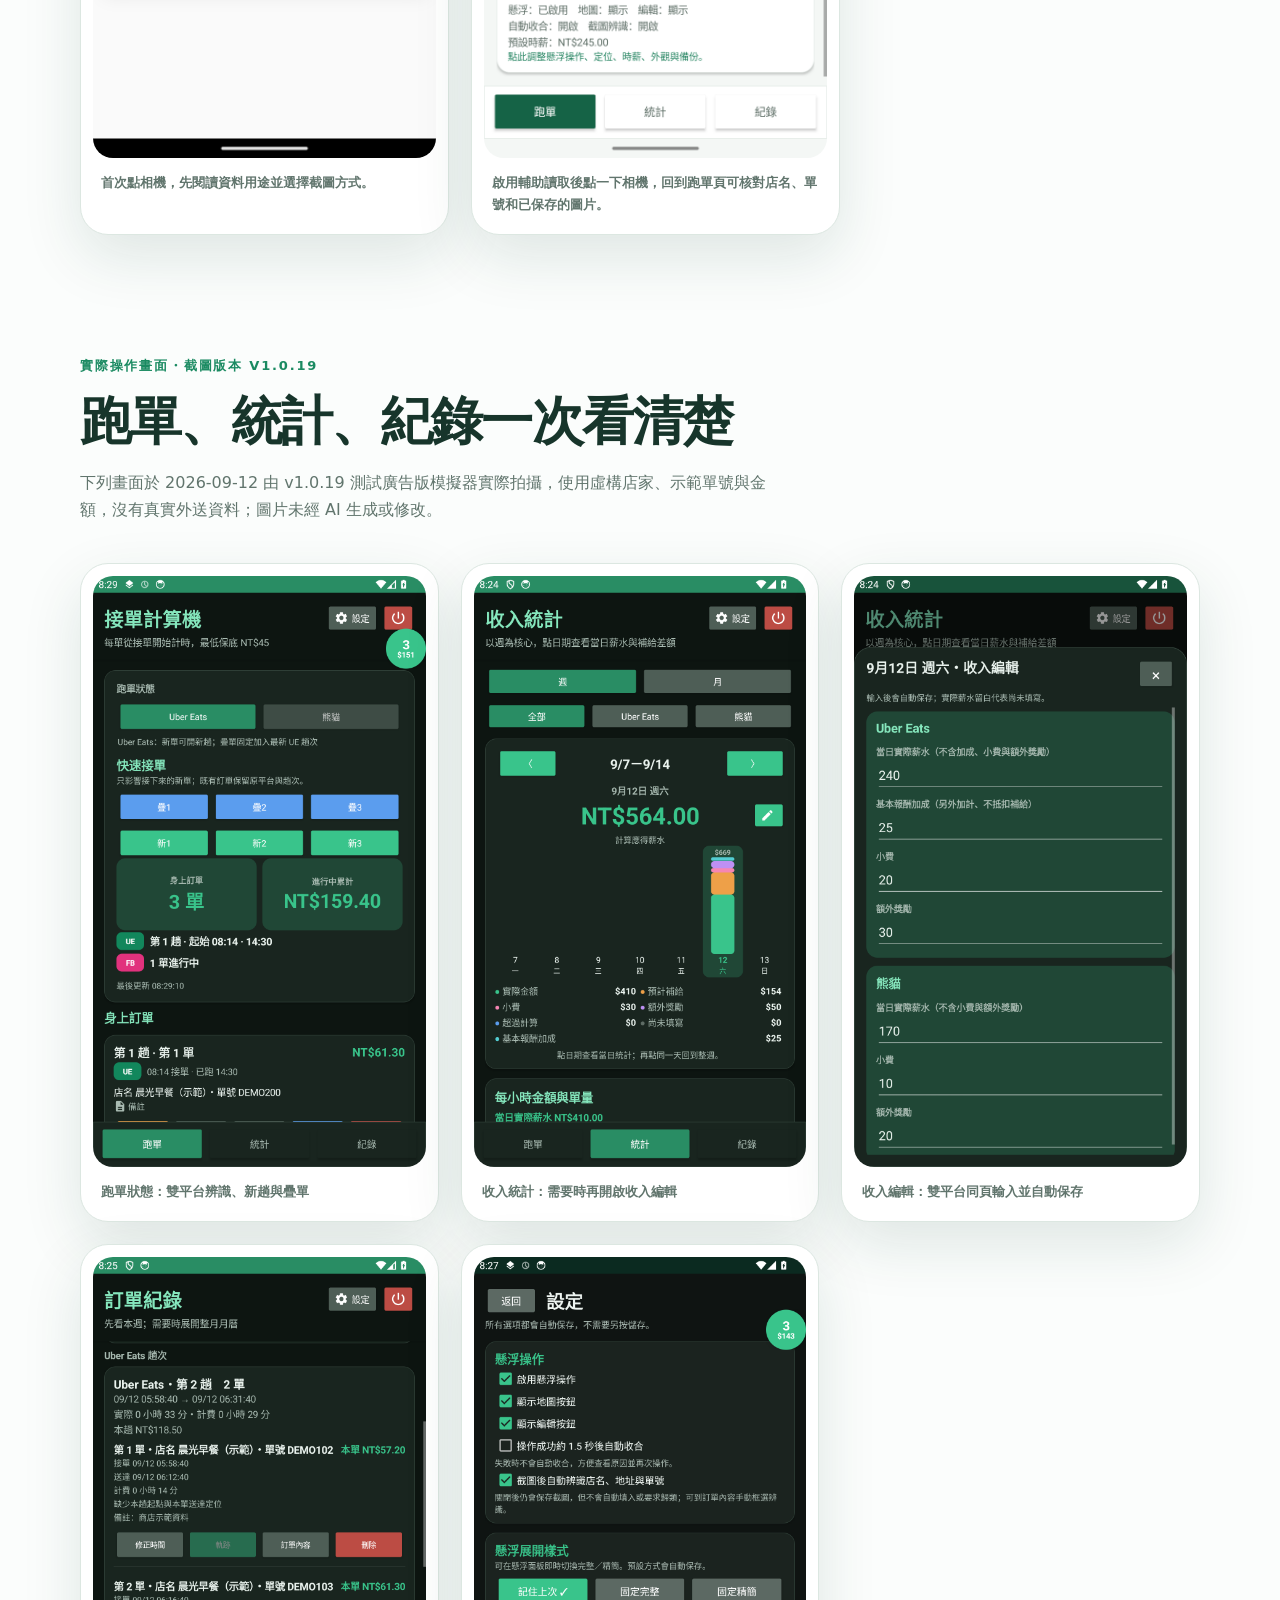
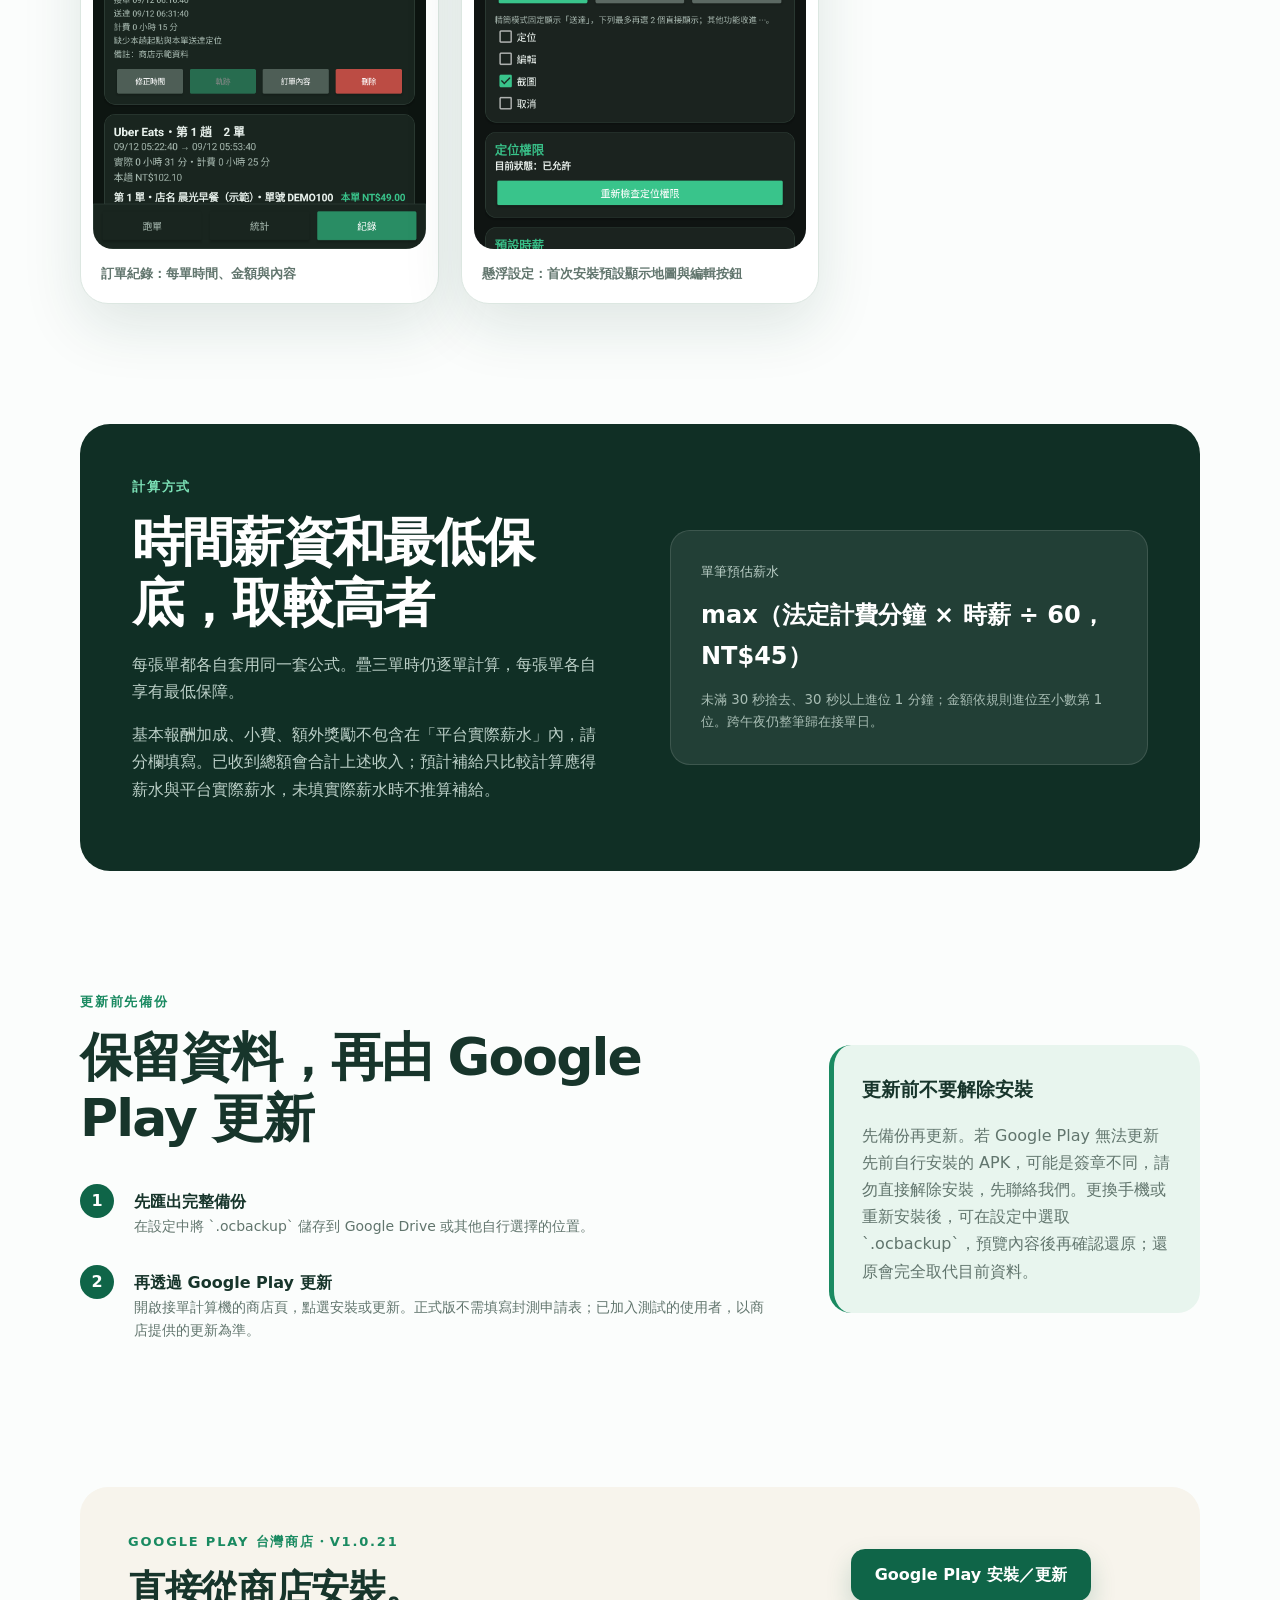
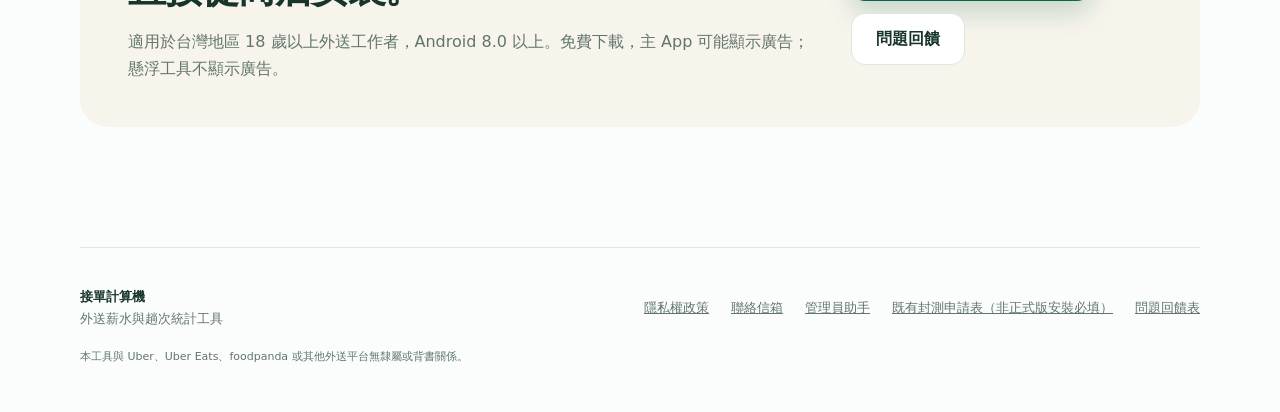
==== commit fbc43339: "Explain rider pay estimates and income reconciliation on landing page" ====
--- a/index.html
+++ b/index.html
@@ -3,9 +3,9 @@
 <head>
   <meta charset="utf-8">
   <meta name="viewport" content="width=device-width, initial-scale=1">
-  <meta name="description" content="接單計算機是為台灣外送工作者設計的本機訂單、趟次軌跡與收入統計工具。">
+  <meta name="description" content="給台灣 Uber Eats 與 foodpanda 外送員的薪水計算機。記下接單與送達時間，估算每單報酬，再輸入平台實收金額，核對每天的收入差額。">
   <meta name="theme-color" content="#0f6548">
-  <title>接單計算機－外送訂單、趟次軌跡與收入統計</title>
+  <title>接單計算機｜Uber Eats 與 foodpanda 外送員薪水計算機</title>
   <link rel="icon" href="favicon.svg" type="image/svg+xml">
   <link rel="stylesheet" href="styles.css">
 </head>
@@ -29,9 +29,9 @@
   <main id="top">
     <section class="hero">
       <div class="hero-copy">
-        <p class="eyebrow">為台灣外送工作者設計</p>
-        <h1>每一張單，<br><span>都算清楚。</span></h1>
-        <p class="hero-lead">新趟、疊單、逐單送達、快速截圖、店名與單號辨識、趟次軌跡和收入統計一次整理。資料以保存在你的手機為主。</p>
+        <p class="eyebrow">給台灣 Uber Eats 與 foodpanda 外送員</p>
+        <h1>外送薪水<br><span>計算機</span></h1>
+        <p class="hero-lead">記下每單的接單與送達時間，就能估算這張單的報酬。一天跑兩個平台，也能分開輸入 Uber Eats 和 foodpanda 的實收金額，核對各平台的收入差額。</p>
         <div class="hero-actions" id="join">
           <a class="button primary" href="https://play.google.com/store/apps/details?id=com.xiaoc.ordercalculator">Google Play 安裝／更新</a>
           <a class="button secondary" href="https://docs.google.com/forms/d/e/1FAIpQLSfcZ2h7QMcfCdXkA_WD8o_FB3wdtGkZvESkRhy4cFeCzS8nsg/viewform">回報問題</a>
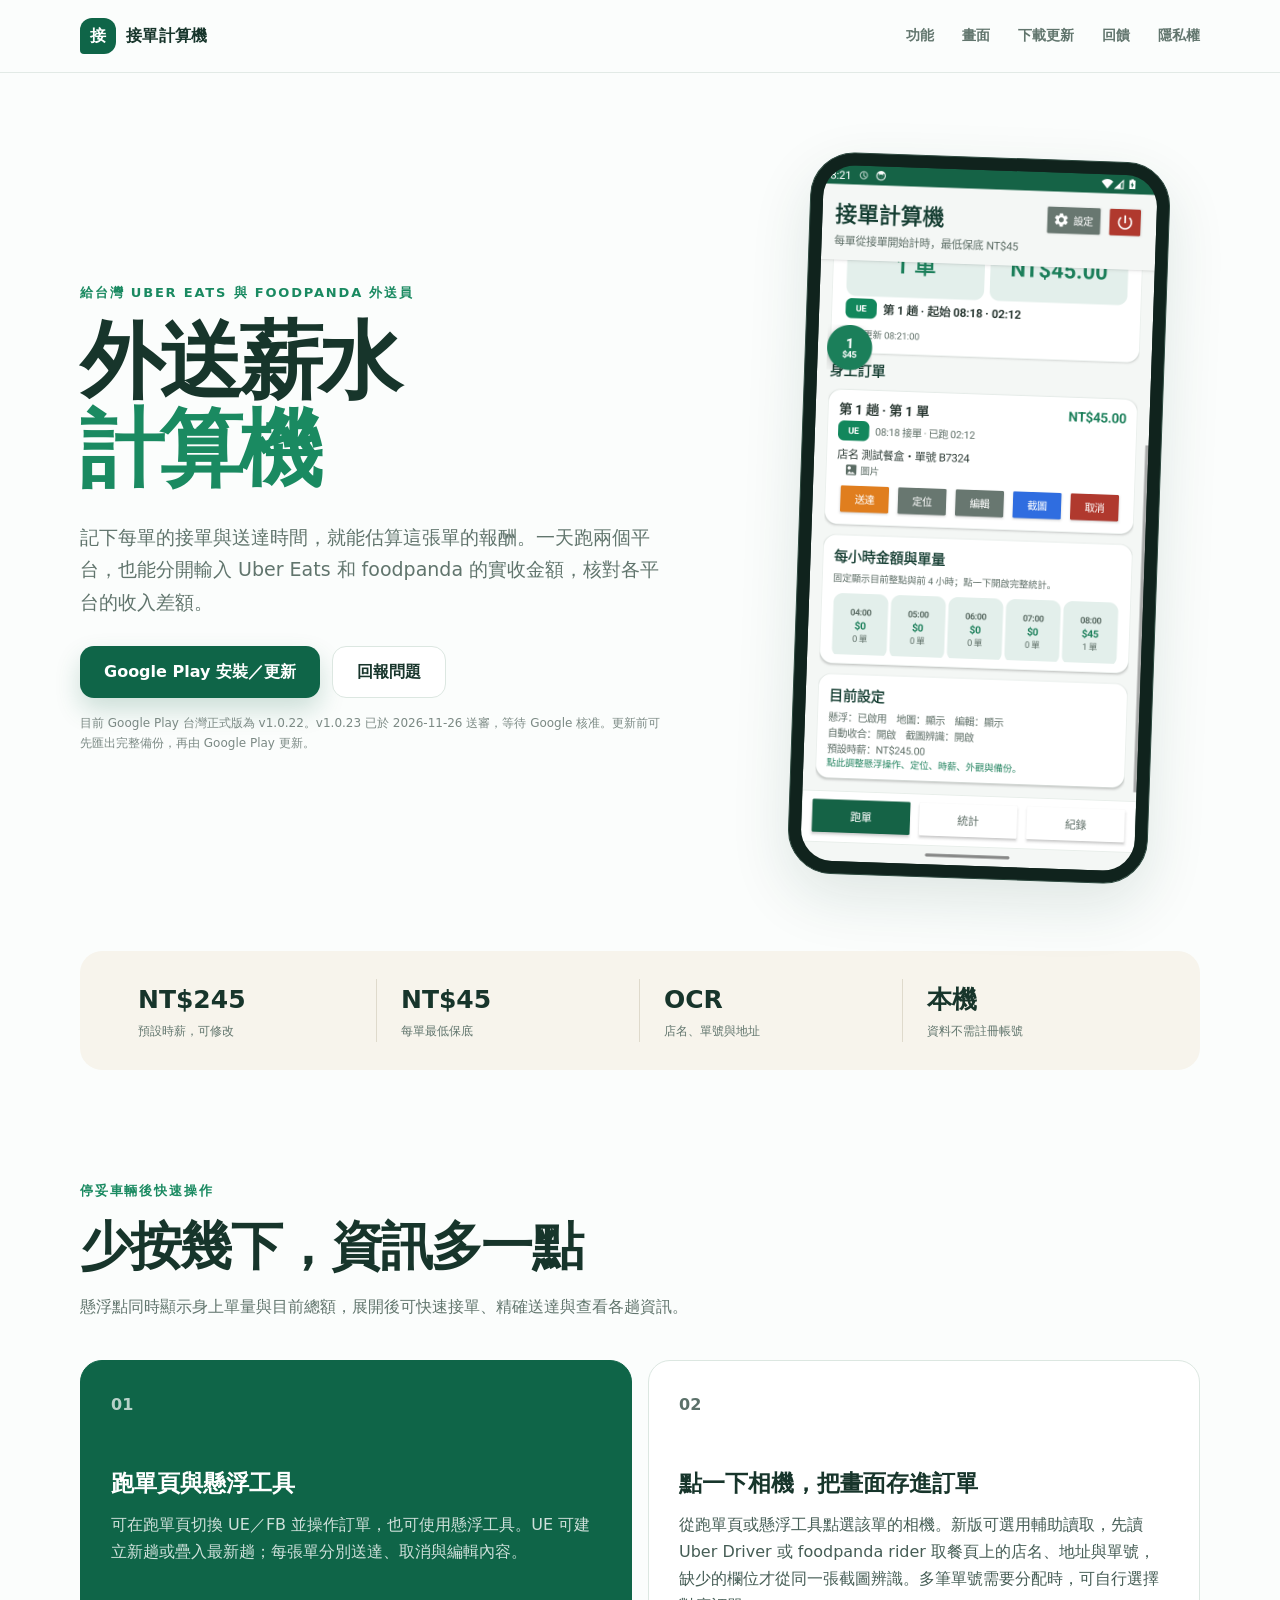
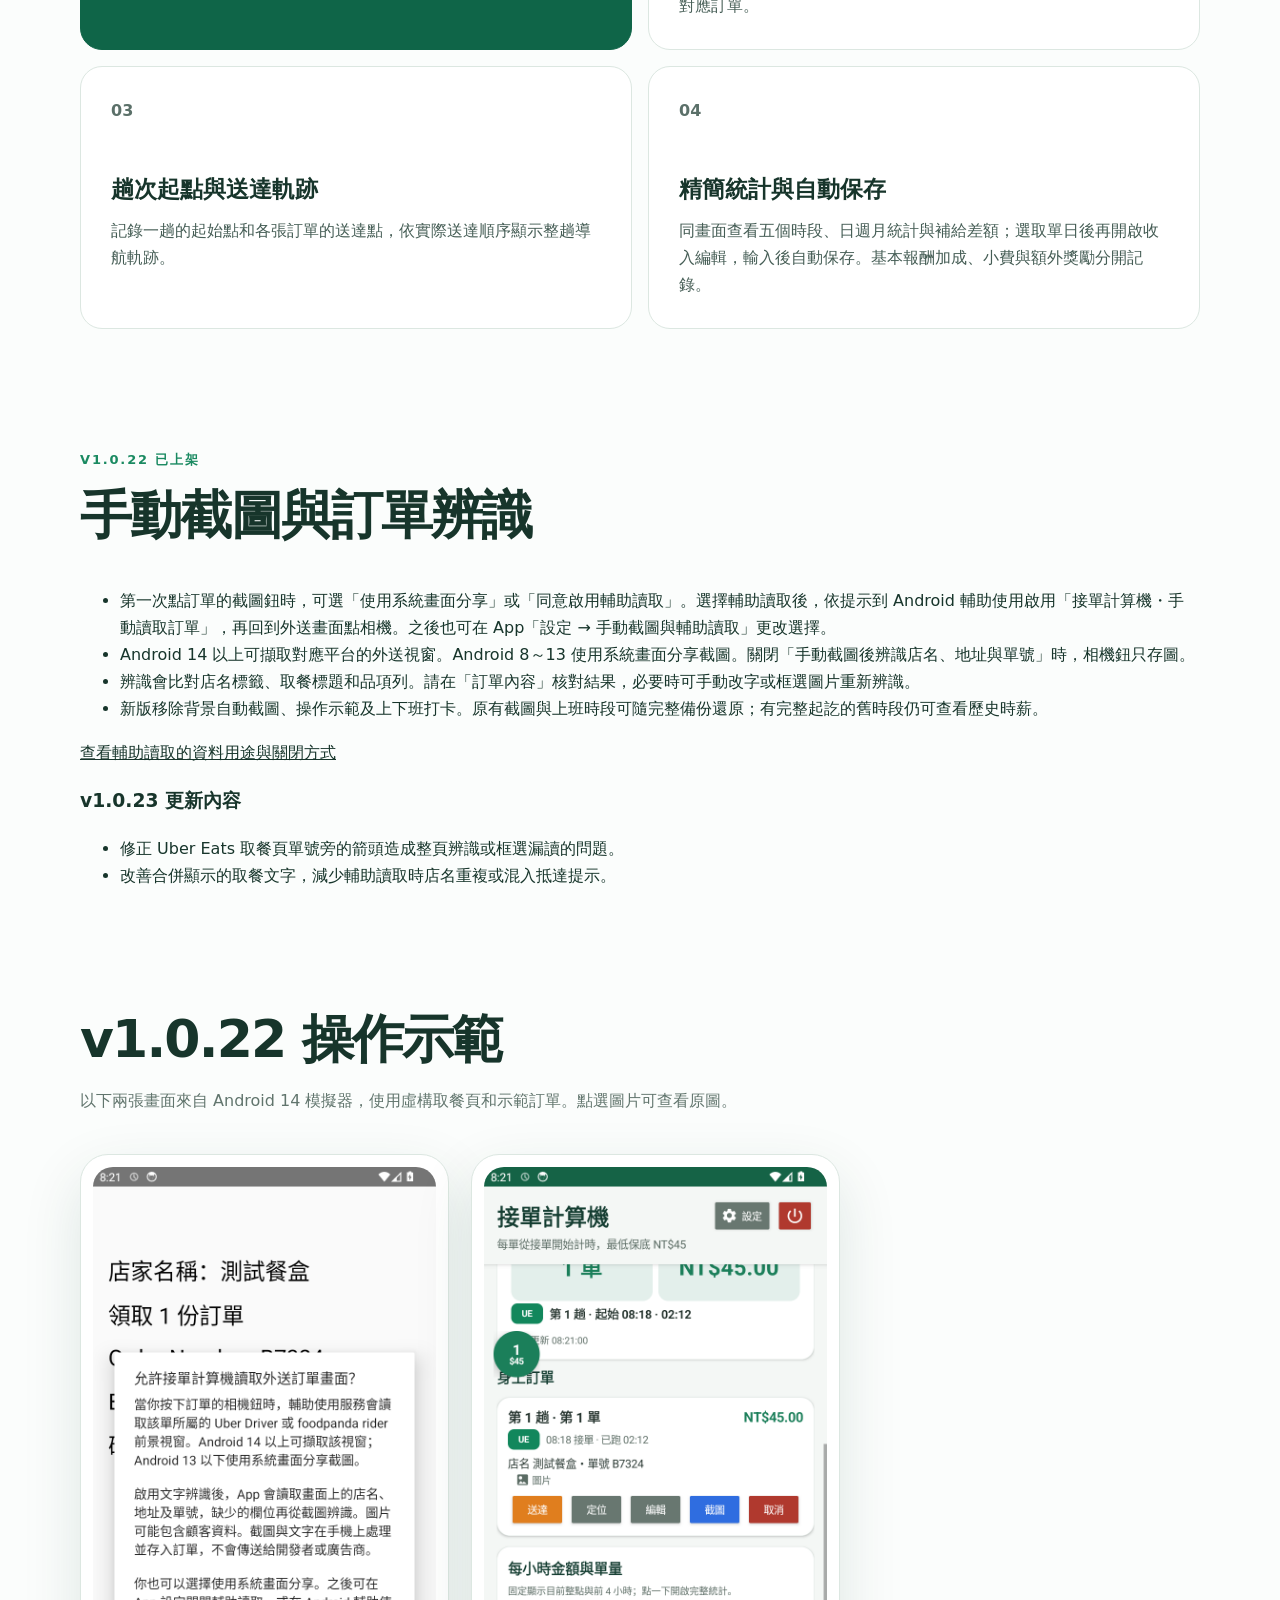
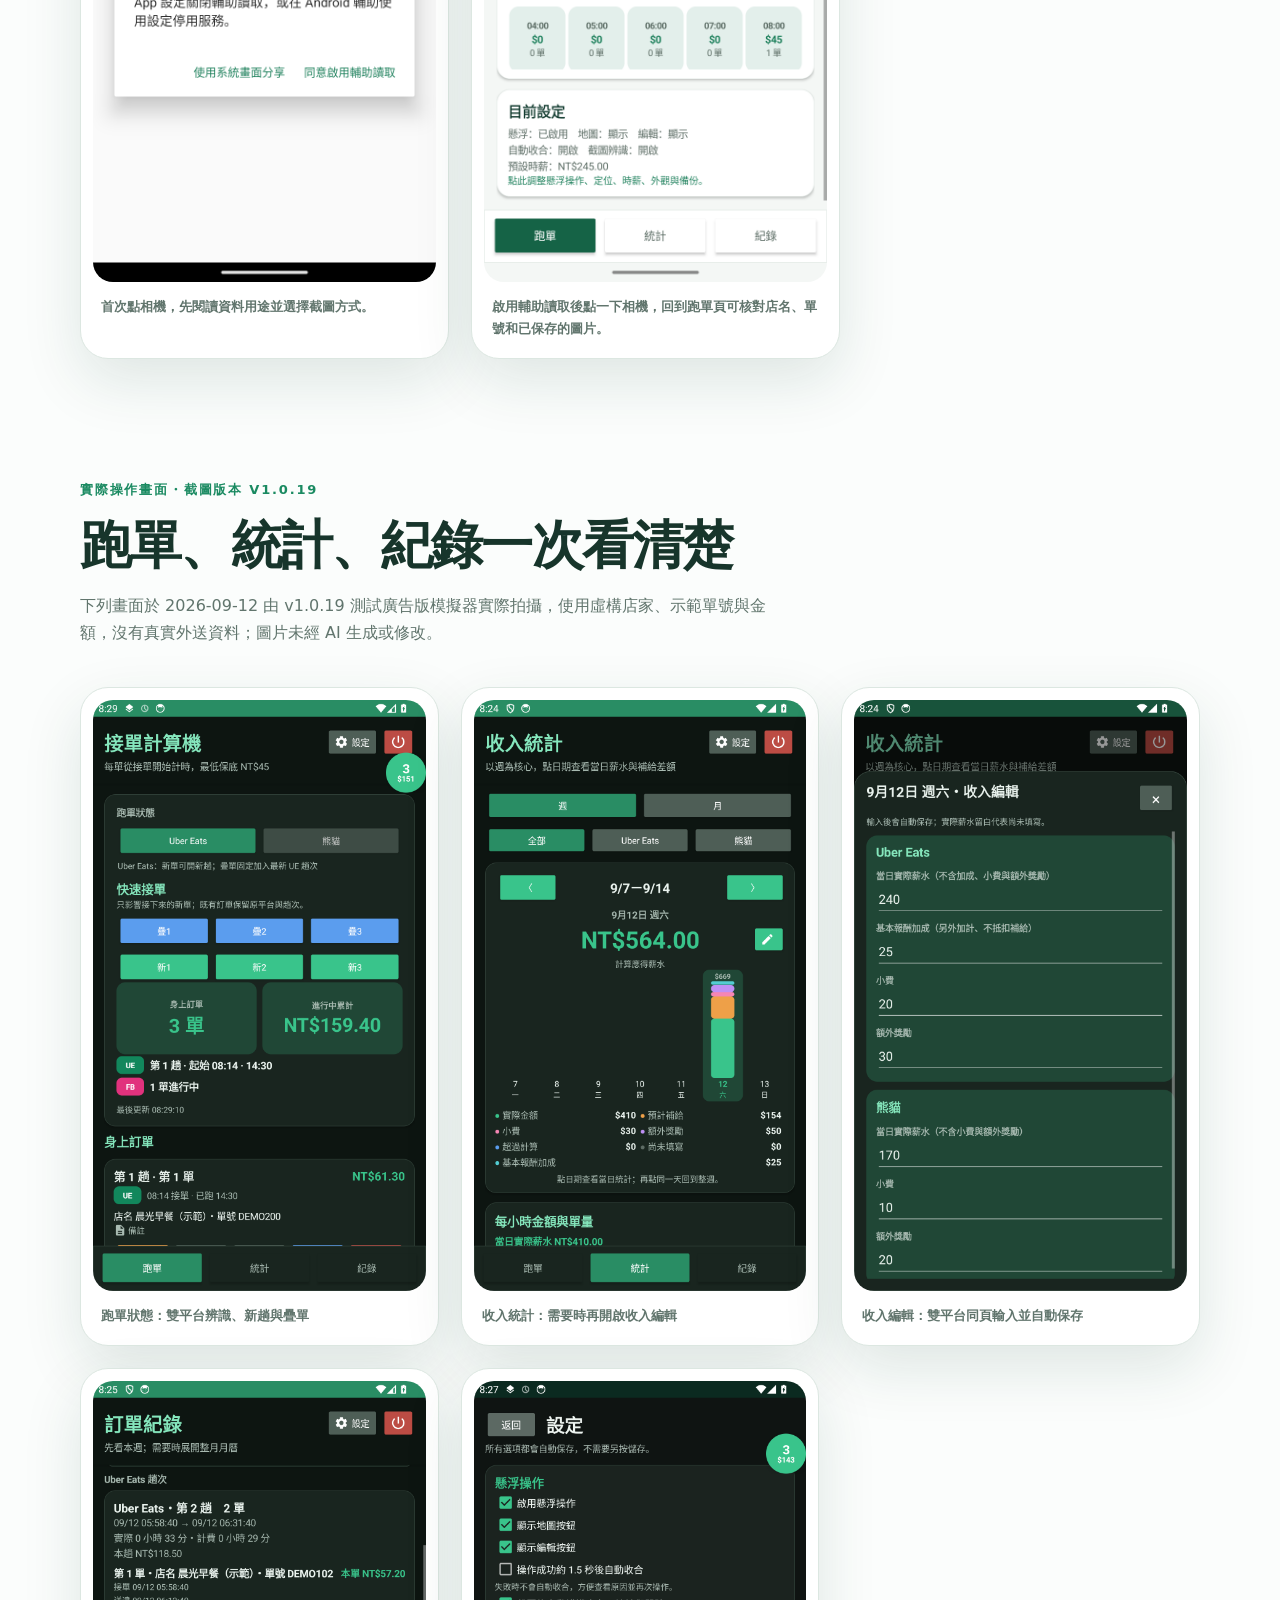
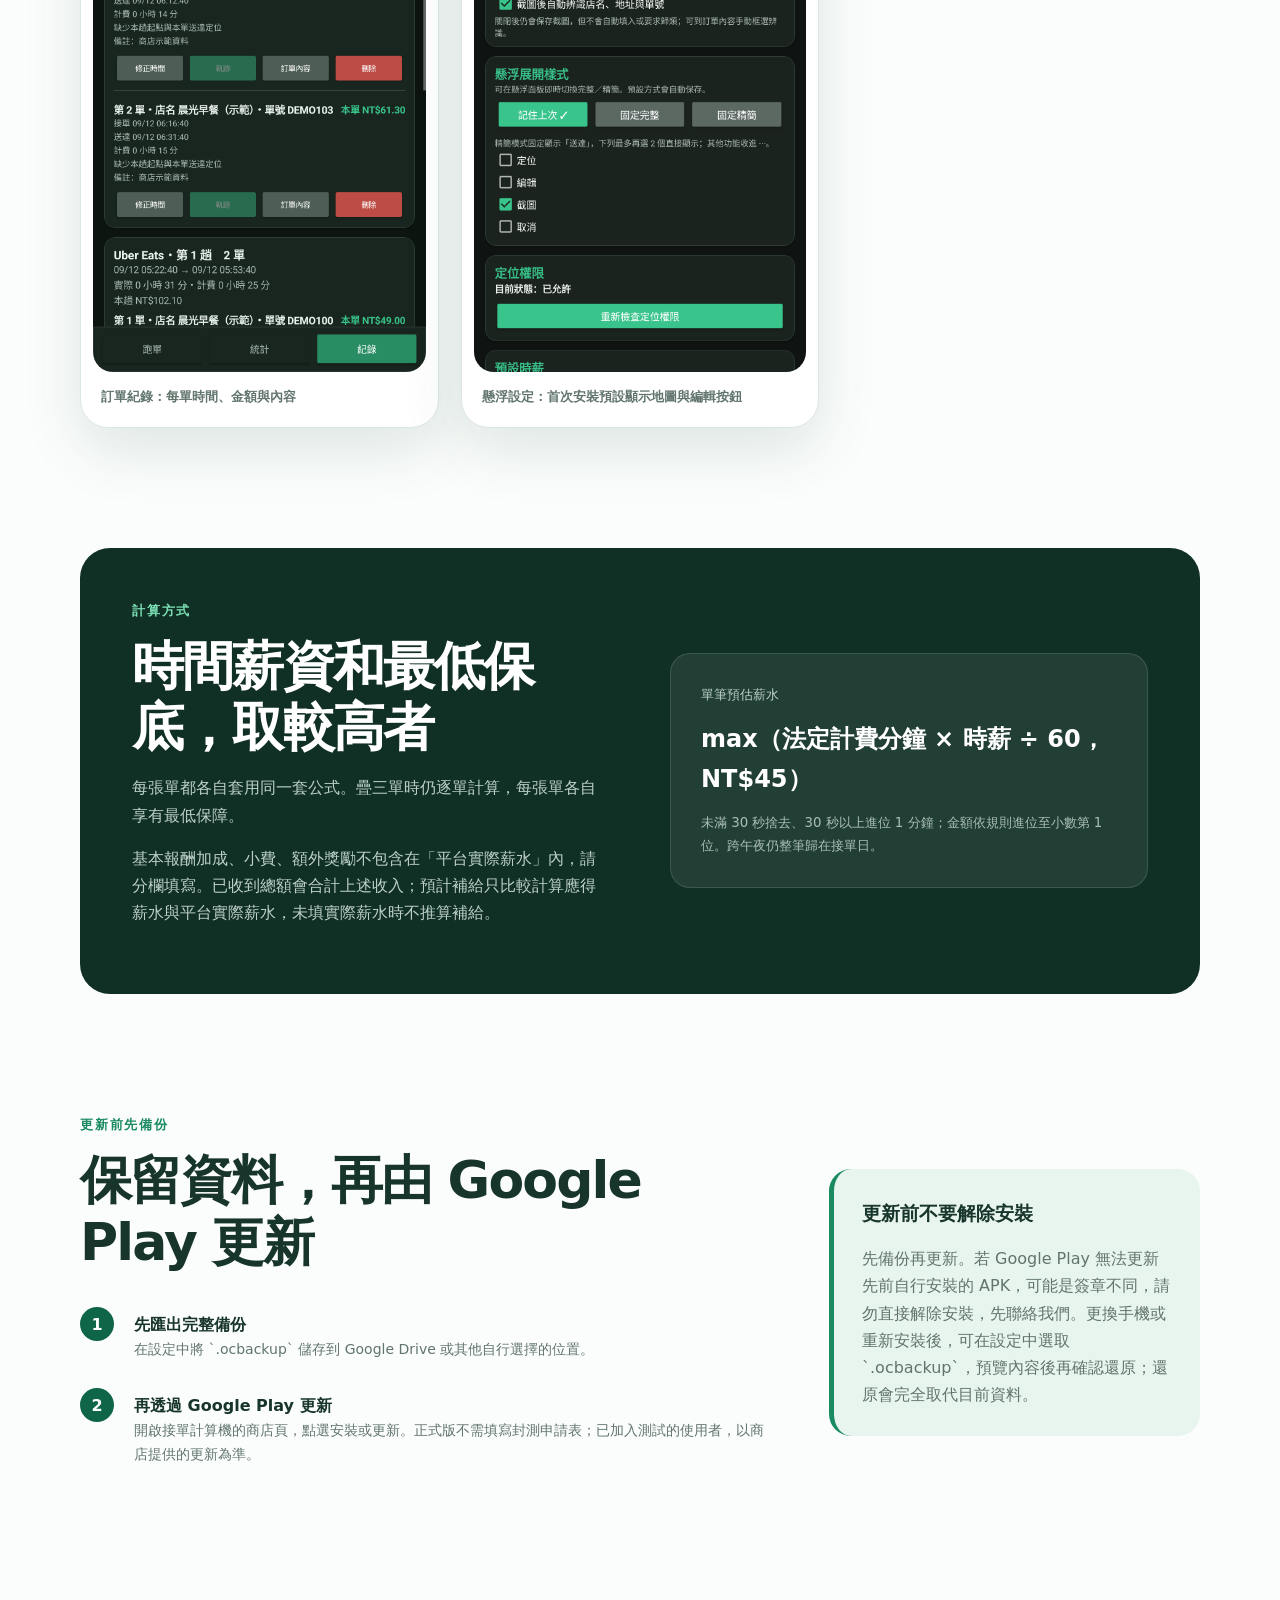
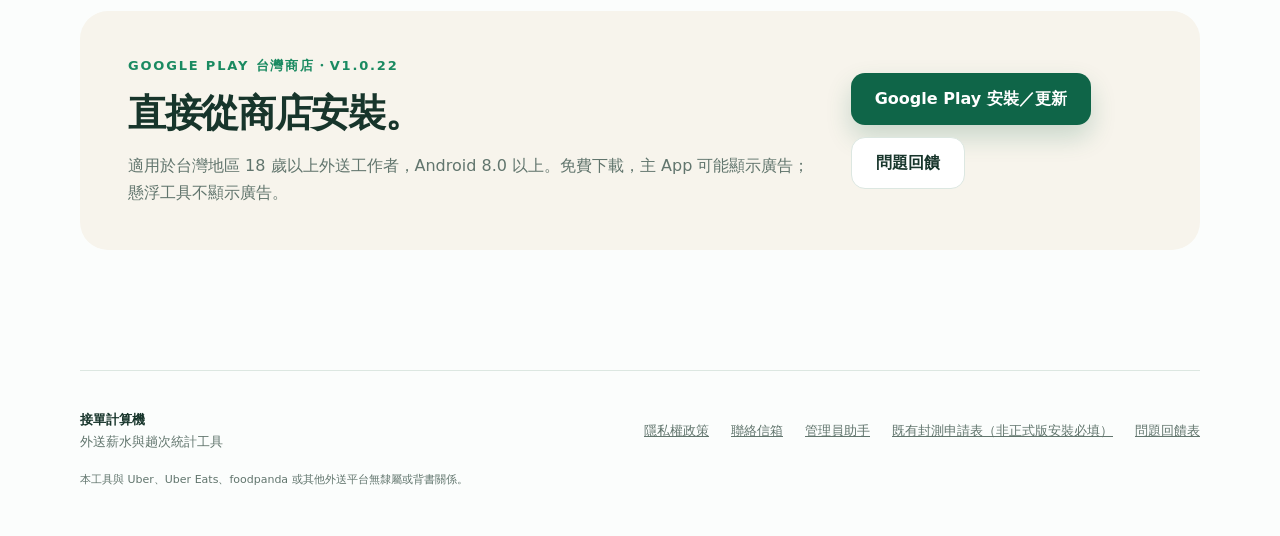
==== commit 2028c67a: "Update RiderCalc site for the 1.0.23 Play submission" ====
--- a/index.html
+++ b/index.html
@@ -36,7 +36,7 @@
           <a class="button primary" href="https://play.google.com/store/apps/details?id=com.xiaoc.ordercalculator">Google Play 安裝／更新</a>
           <a class="button secondary" href="https://docs.google.com/forms/d/e/1FAIpQLSfcZ2h7QMcfCdXkA_WD8o_FB3wdtGkZvESkRhy4cFeCzS8nsg/viewform">回報問題</a>
         </div>
-        <p class="release-note">目前 Google Play 台灣正式版為 v1.0.21。v1.0.22（versionCode 23）已於 2026-11-25 送審，等待 Google 核准。更新前請先匯出完整備份，再由 Google Play 更新。</p>
+        <p class="release-note">目前 Google Play 台灣正式版為 v1.0.22。v1.0.23 已於 2026-11-26 送審，等待 Google 核准。更新前可先匯出完整備份，再由 Google Play 更新。</p>
       </div>
       <div class="phone-wrap" aria-label="接單計算機 v1.0.22 跑單頁辨識結果，虛構訂單">
         <div class="phone">
@@ -84,7 +84,7 @@
 
     <section class="section" id="release-notes">
       <div class="section-heading">
-        <p class="eyebrow">v1.0.22 已送審</p>
+        <p class="eyebrow">v1.0.22 已上架</p>
         <h2>手動截圖與訂單辨識</h2>
       </div>
       <ul>
@@ -94,6 +94,11 @@
         <li>新版移除背景自動截圖、操作示範及上下班打卡。原有截圖與上班時段可隨完整備份還原；有完整起訖的舊時段仍可查看歷史時薪。</li>
       </ul>
       <p><a href="privacy.html#delivery-read">查看輔助讀取的資料用途與關閉方式</a></p>
+      <h3>v1.0.23 更新內容</h3>
+      <ul>
+        <li>修正 Uber Eats 取餐頁單號旁的箭頭造成整頁辨識或框選漏讀的問題。</li>
+        <li>改善合併顯示的取餐文字，減少輔助讀取時店名重複或混入抵達提示。</li>
+      </ul>
     </section>
 
     <section class="section" id="screenshots">
@@ -152,7 +157,7 @@
 
     <section class="section final-cta">
       <div>
-        <p class="eyebrow">Google Play 台灣商店・v1.0.21</p>
+        <p class="eyebrow">Google Play 台灣商店・v1.0.22</p>
         <h2>直接從商店安裝。</h2>
         <p>適用於台灣地區 18 歲以上外送工作者，Android 8.0 以上。免費下載，主 App 可能顯示廣告；懸浮工具不顯示廣告。</p>
       </div>
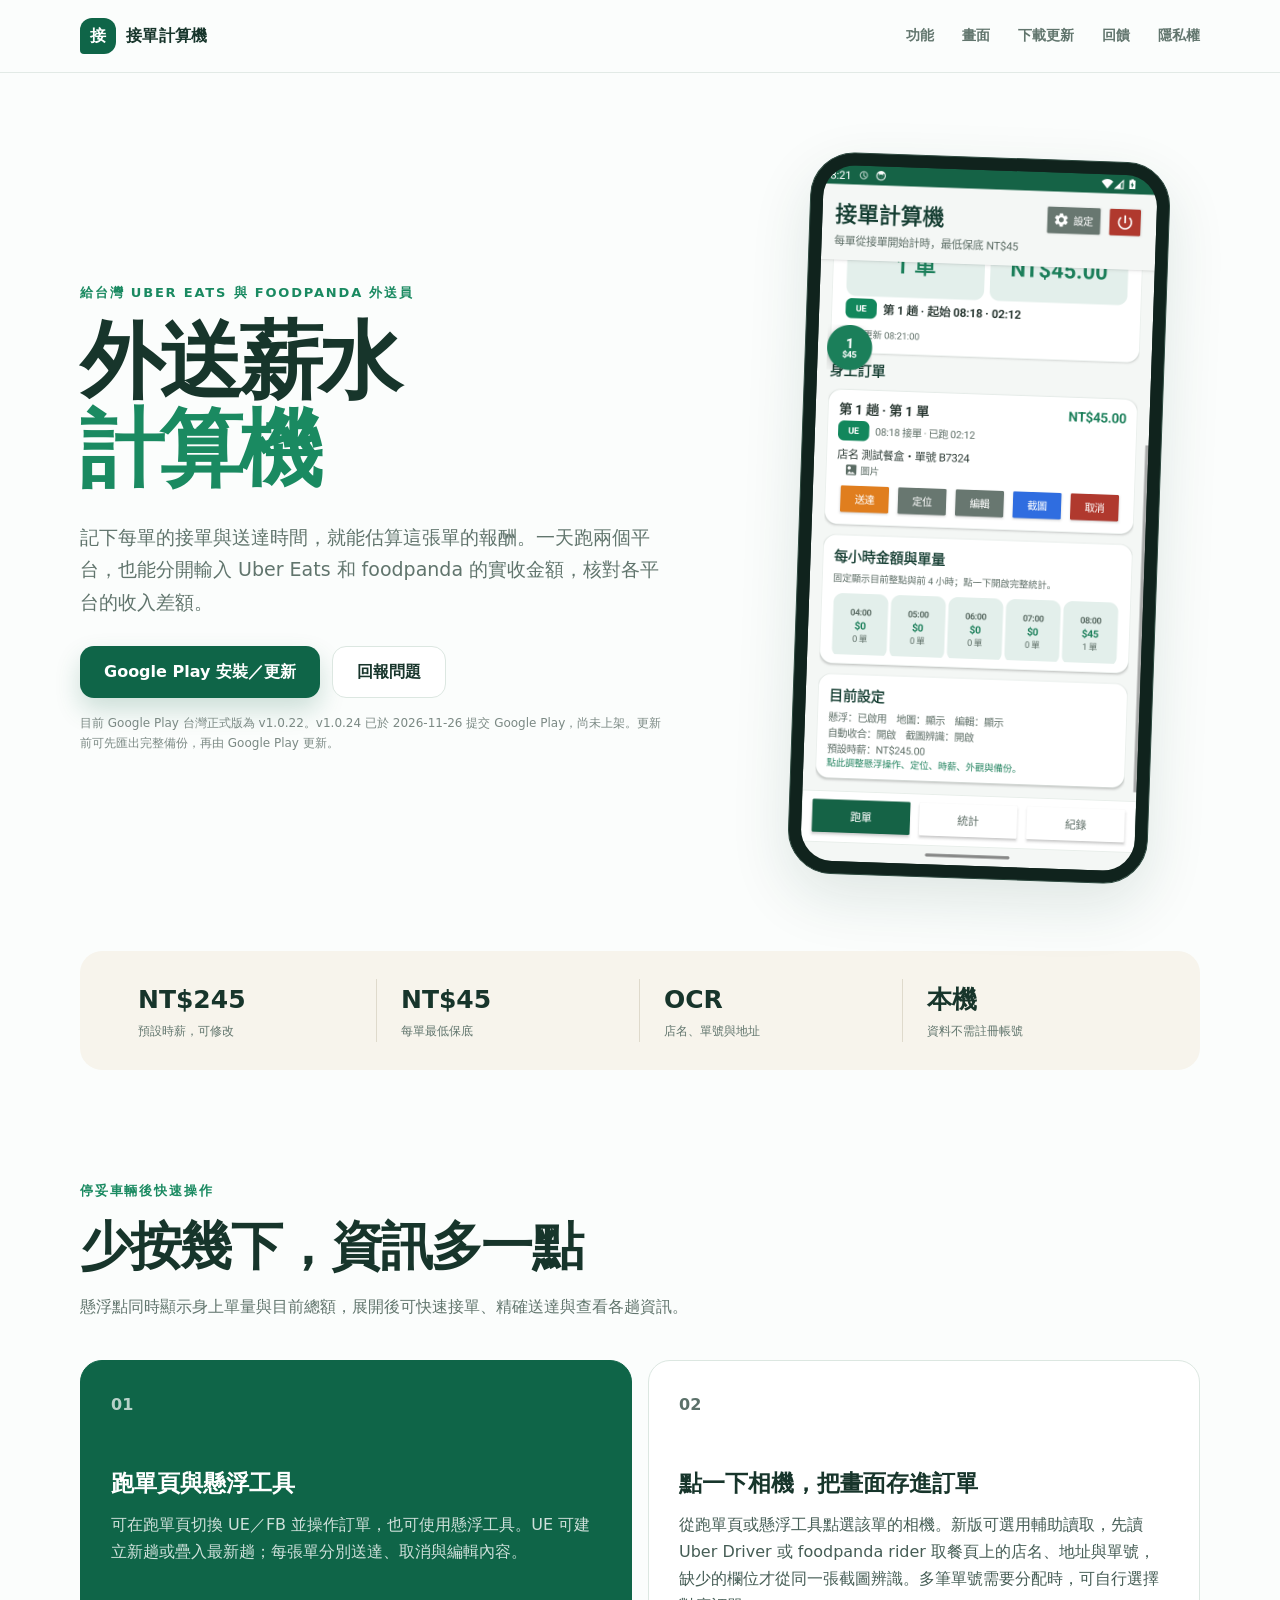
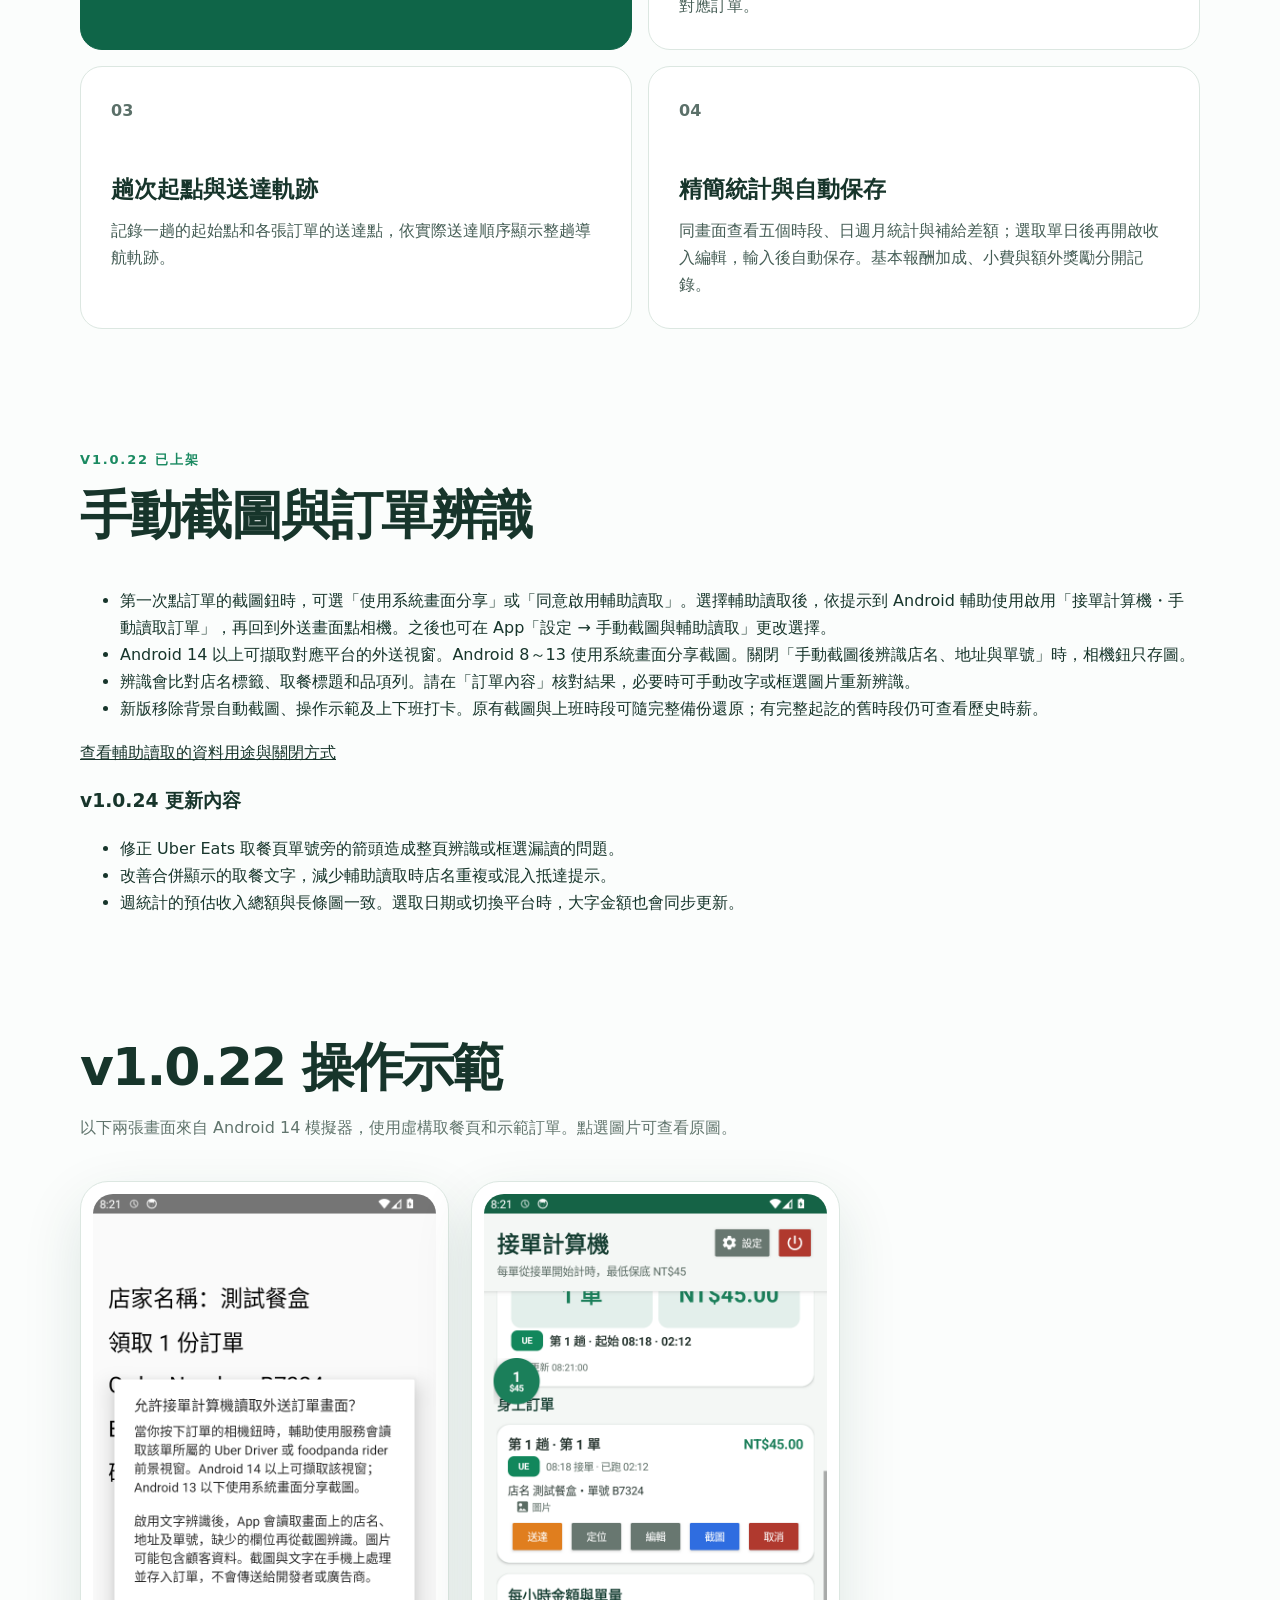
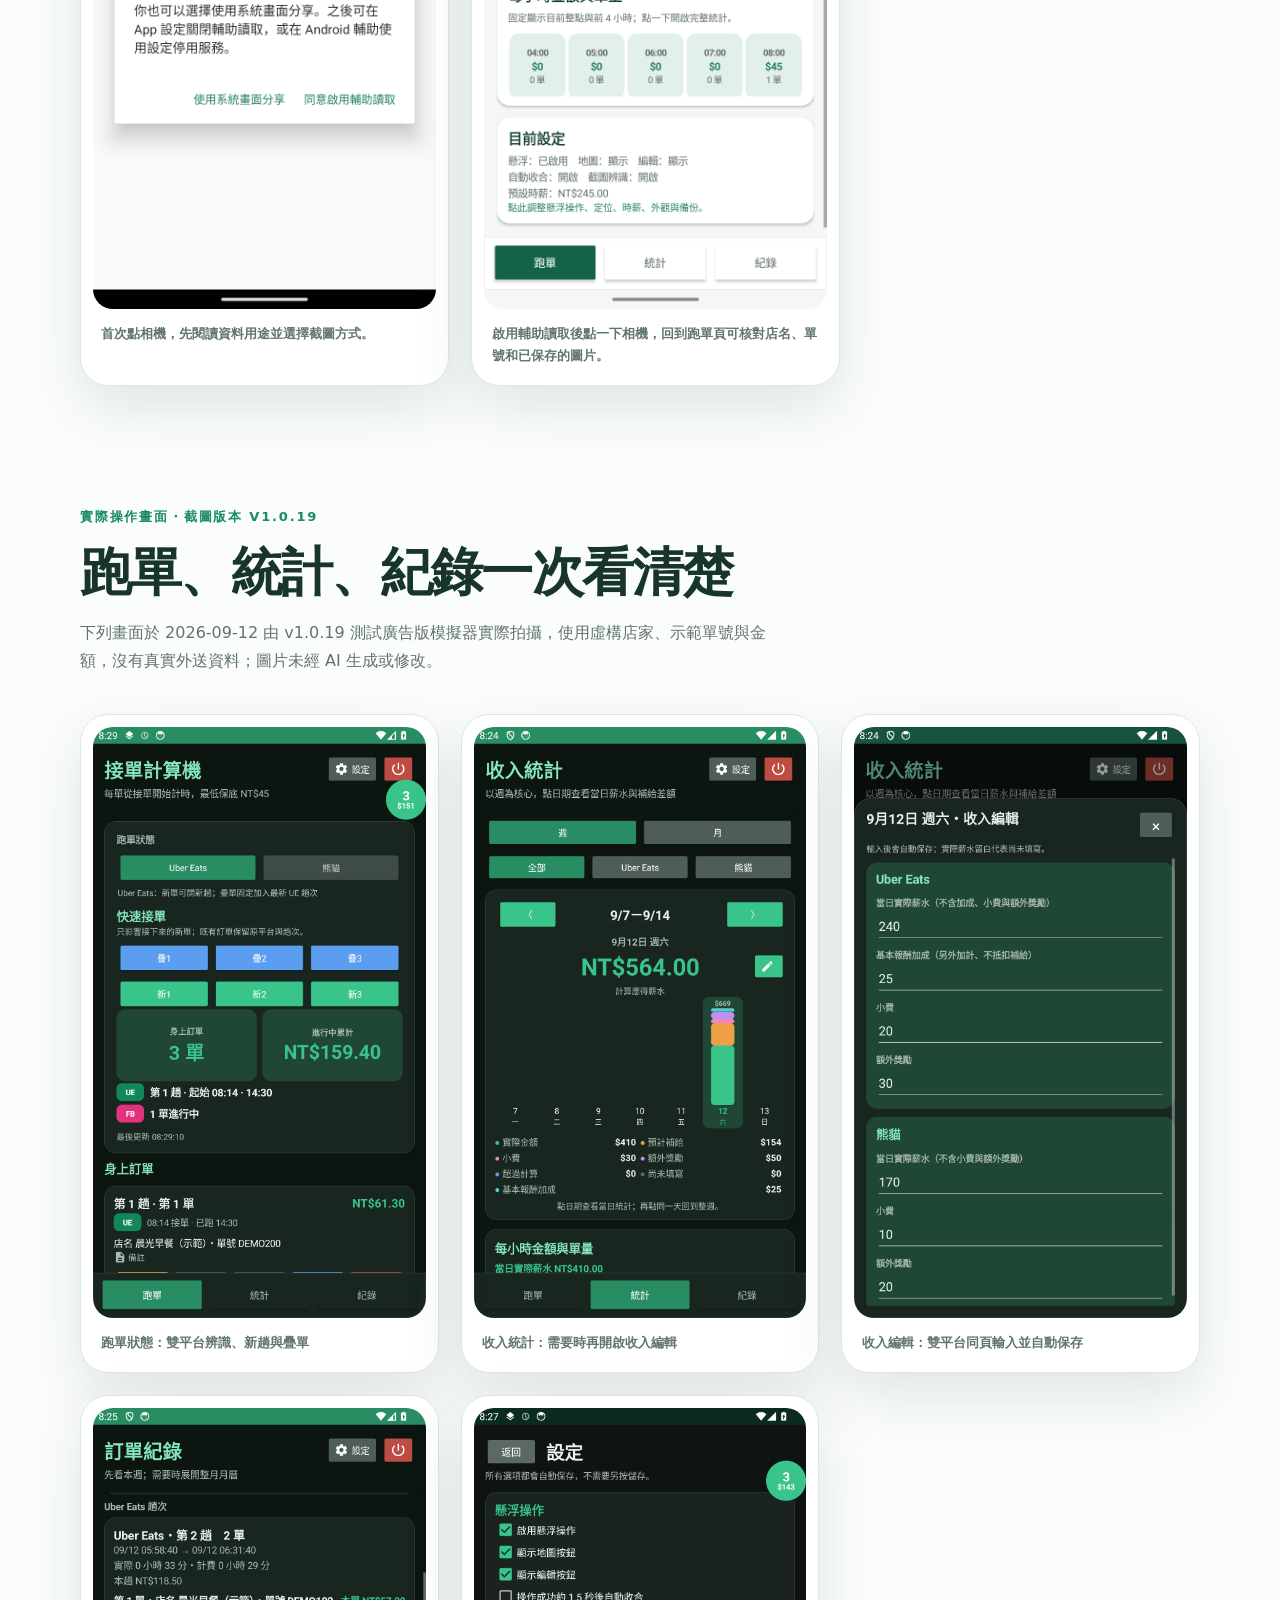
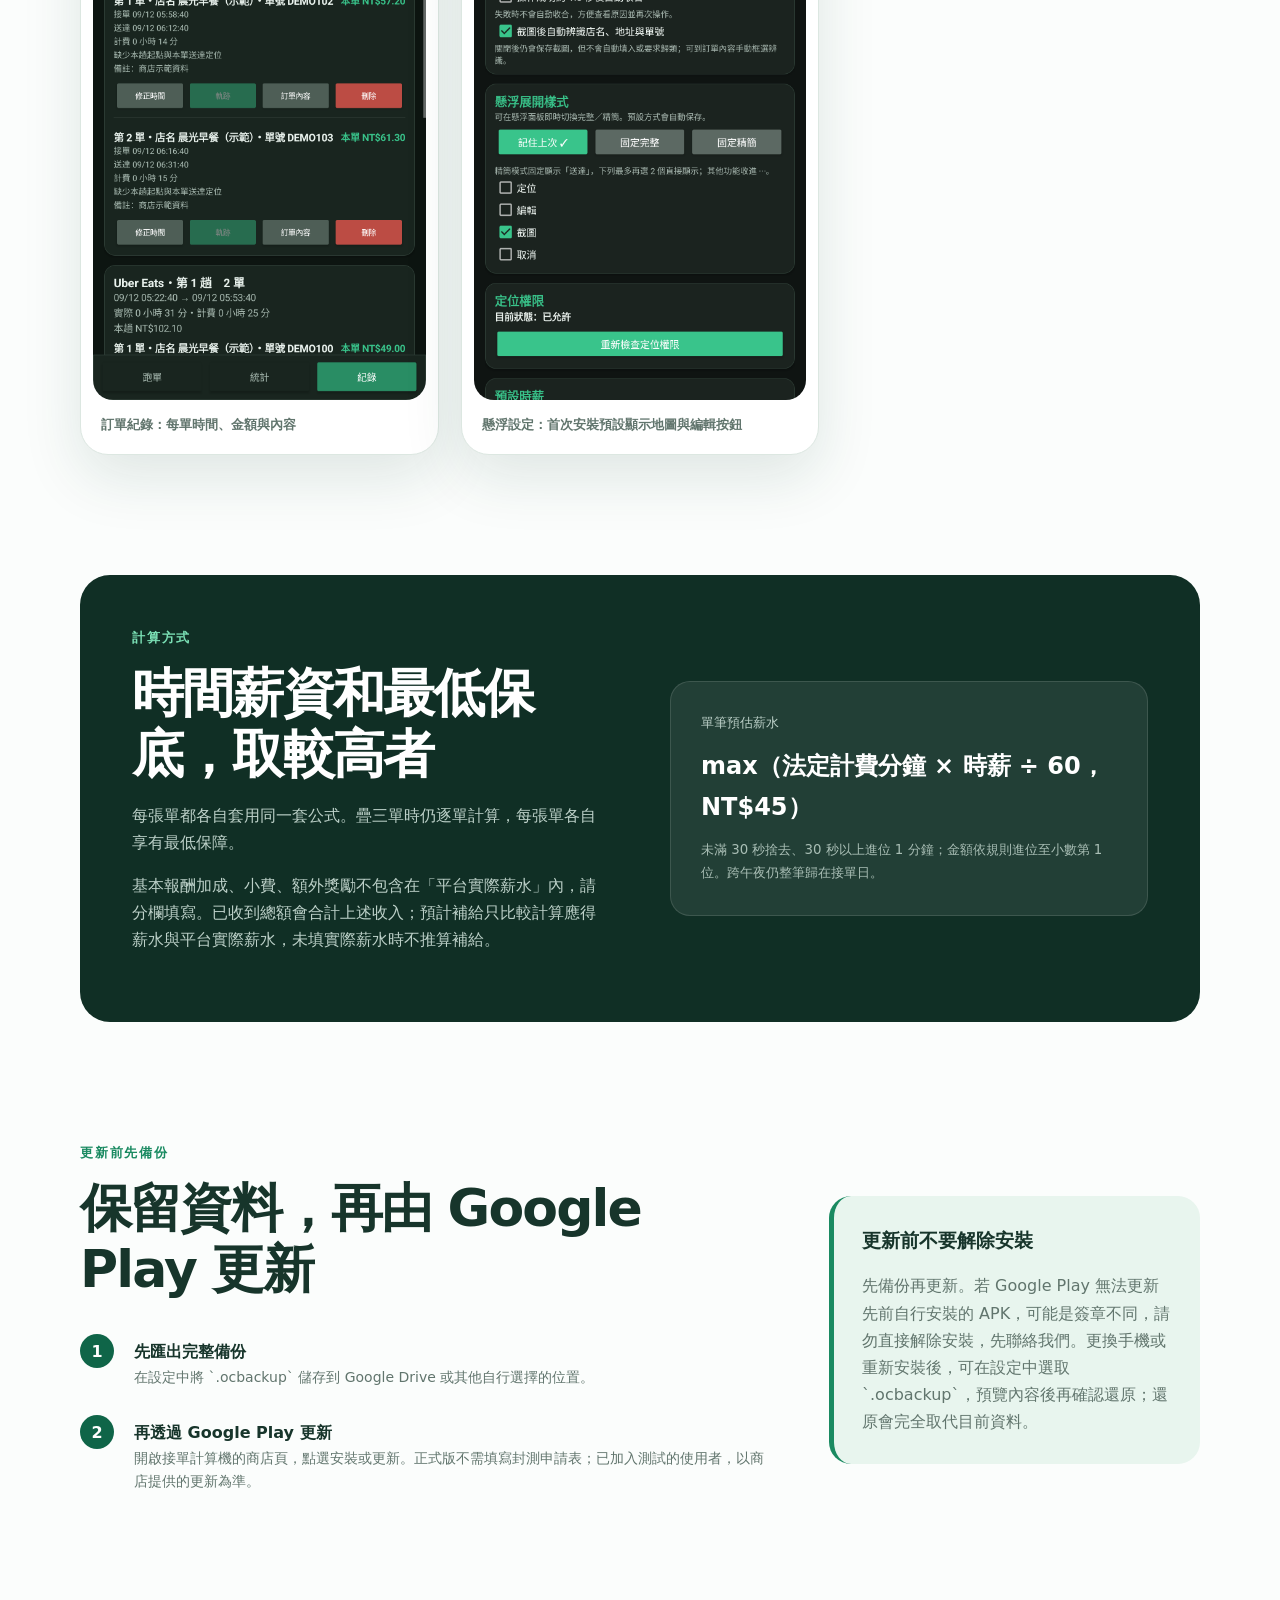
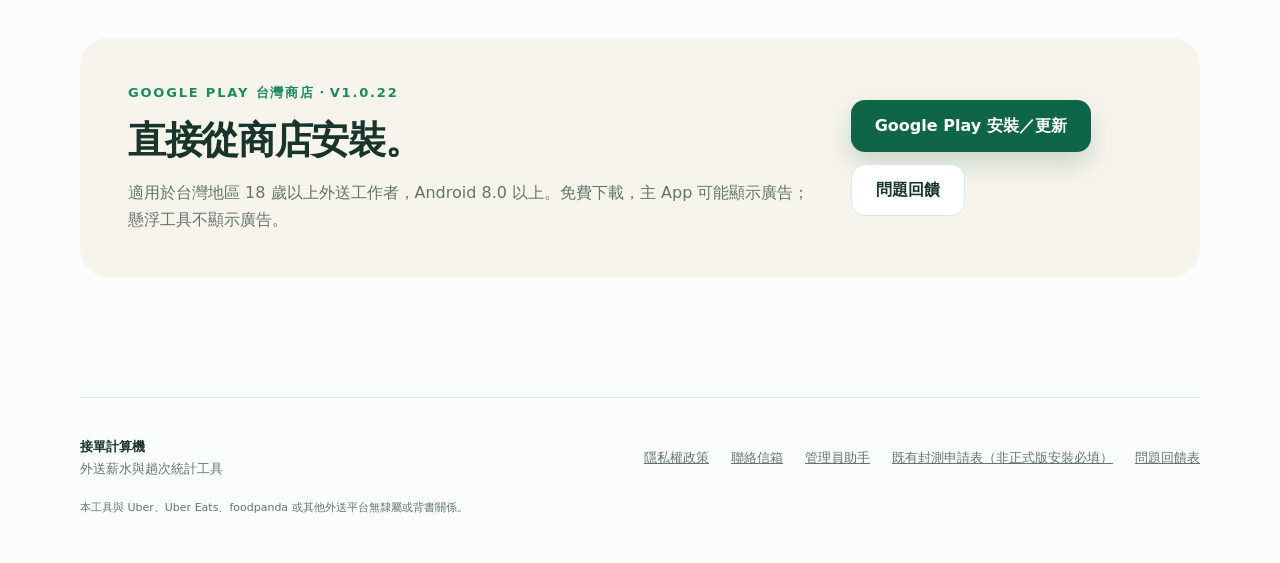
==== commit 7451870a: "Update RiderCalc 1.0.24 submission notice" ====
--- a/index.html
+++ b/index.html
@@ -36,7 +36,7 @@
           <a class="button primary" href="https://play.google.com/store/apps/details?id=com.xiaoc.ordercalculator">Google Play 安裝／更新</a>
           <a class="button secondary" href="https://docs.google.com/forms/d/e/1FAIpQLSfcZ2h7QMcfCdXkA_WD8o_FB3wdtGkZvESkRhy4cFeCzS8nsg/viewform">回報問題</a>
         </div>
-        <p class="release-note">目前 Google Play 台灣正式版為 v1.0.22。v1.0.23 已於 2026-11-26 送審，等待 Google 核准。更新前可先匯出完整備份，再由 Google Play 更新。</p>
+        <p class="release-note">目前 Google Play 台灣正式版為 v1.0.22。v1.0.24 已於 2026-11-26 提交 Google Play，尚未上架。更新前可先匯出完整備份，再由 Google Play 更新。</p>
       </div>
       <div class="phone-wrap" aria-label="接單計算機 v1.0.22 跑單頁辨識結果，虛構訂單">
         <div class="phone">
@@ -94,10 +94,11 @@
         <li>新版移除背景自動截圖、操作示範及上下班打卡。原有截圖與上班時段可隨完整備份還原；有完整起訖的舊時段仍可查看歷史時薪。</li>
       </ul>
       <p><a href="privacy.html#delivery-read">查看輔助讀取的資料用途與關閉方式</a></p>
-      <h3>v1.0.23 更新內容</h3>
+      <h3>v1.0.24 更新內容</h3>
       <ul>
         <li>修正 Uber Eats 取餐頁單號旁的箭頭造成整頁辨識或框選漏讀的問題。</li>
         <li>改善合併顯示的取餐文字，減少輔助讀取時店名重複或混入抵達提示。</li>
+        <li>週統計的預估收入總額與長條圖一致。選取日期或切換平台時，大字金額也會同步更新。</li>
       </ul>
     </section>
 
